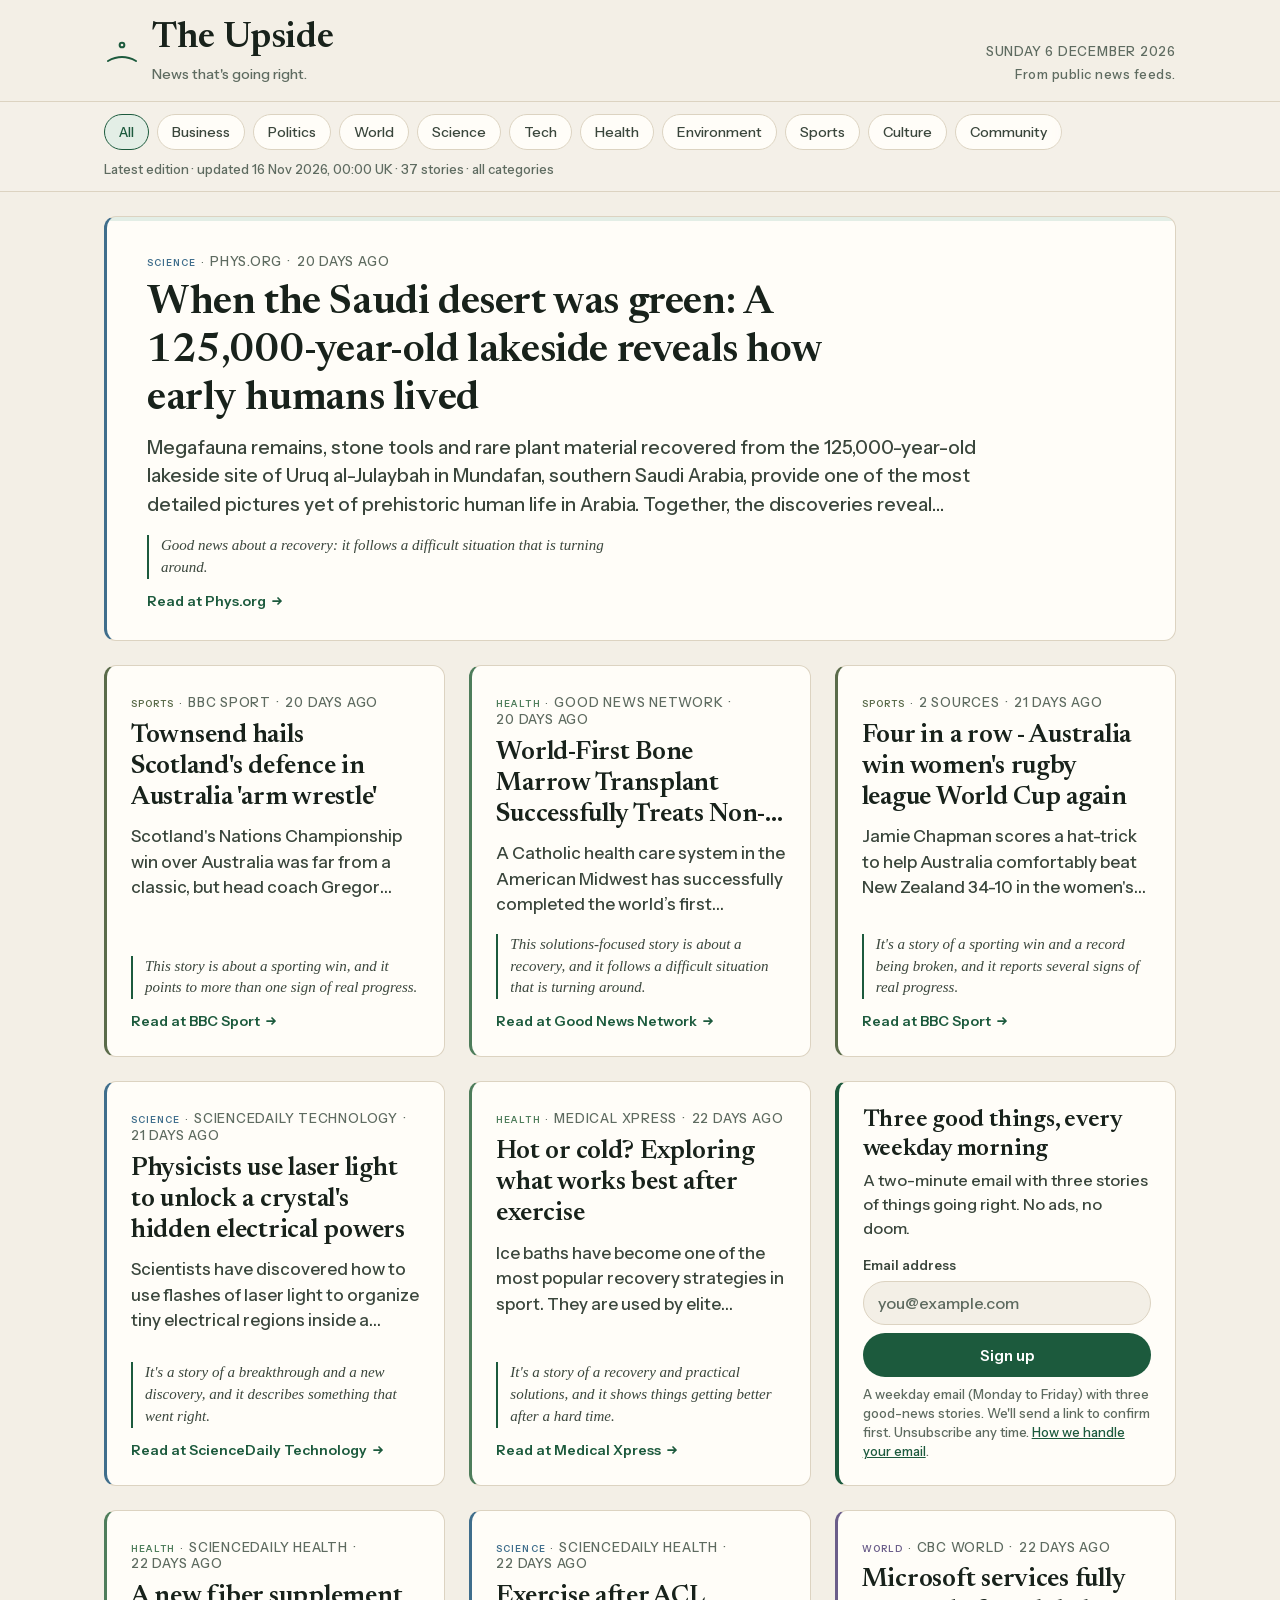
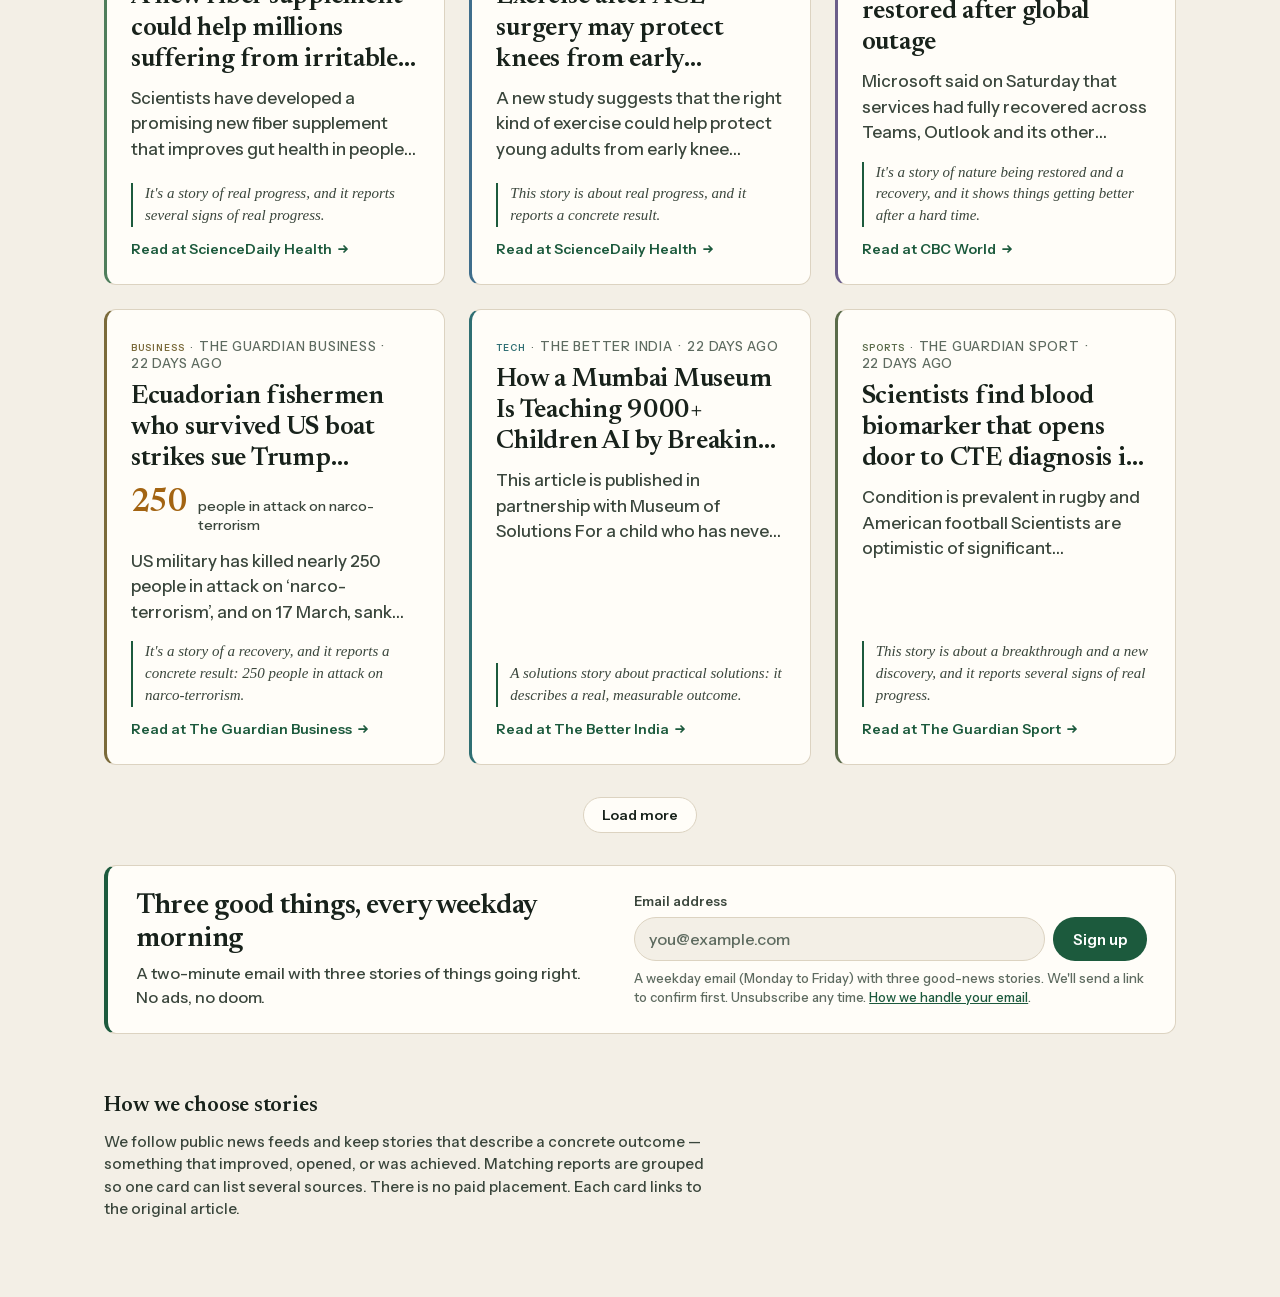
==== index.html @ 928930c7 "Update The Upside public feed" ====
<!DOCTYPE html>
<html lang="en">
<head>
  <meta charset="utf-8">
  <meta name="viewport" content="width=device-width, initial-scale=1">
  <meta name="description" content="The Upside is a good-news-only feed. Headlines, short summaries, and links to original reporting.">
  <title>The Upside - news that's going right</title>
  <link rel="stylesheet" href="fonts/fonts.css">
  <link rel="stylesheet" href="styles.css">
  <link rel="stylesheet" href="signup.css">
  <link rel="icon" href="data:image/svg+xml,%3Csvg xmlns='http://www.w3.org/2000/svg' viewBox='0 0 32 32' fill='none' stroke='%231C5A3D' stroke-width='2' stroke-linecap='round' stroke-linejoin='round'%3E%3Cpath d='M6 22c5-9 15-9 20 0'/%3E%3Ccircle cx='16' cy='11' r='2.25'/%3E%3C/svg%3E">
</head>
<body>
  <a class="skip" href="#feed">Skip to stories</a>

  <header class="masthead">
    <div class="masthead-inner">
      <div class="brand">
        <svg class="mark" width="36" height="36" viewBox="0 0 36 36" aria-hidden="true" focusable="false">
          <path d="M4 27c9-5 19-5 28 0" fill="none" stroke="currentColor" stroke-width="2" stroke-linecap="round"/>
          <circle cx="18" cy="11" r="2.35" fill="none" stroke="currentColor" stroke-width="2"/>
        </svg>
        <div>
          <p class="title"><a href="./">The Upside</a></p>
          <p class="tag">News that's going right.</p>
        </div>
      </div>
      <div class="masthead-meta">
        <p class="dateline" id="dateline"></p>
        <p class="edition" id="edition-label">From public news feeds.</p>
      </div>
    </div>
  </header>

  <div class="filter-bar">
    <div class="filter-bar-inner">
      <nav class="filters" aria-label="Categories" id="filters"></nav>
      <p class="status" id="status" aria-live="polite">Loading today's feed</p>
    </div>
  </div>

  <main>
    <p class="sample-banner" id="sample-banner" hidden>
      This is a <strong>sample</strong> feed. Live stories could not be loaded, so every card below is labelled Sample and is not real news.
    </p>

    <!-- Email signup. app.js places one copy after the 6th card and one at the
         end of the feed; __S__ becomes a per-copy id suffix so ids stay unique. -->
    <template id="signup-template">
      <section class="signup" data-slot="__SLOT__" id="signup__S__" aria-labelledby="signup-title__S__">
        <div class="signup-copy">
          <h2 id="signup-title__S__">Three good things, every weekday morning</h2>
          <p class="signup-lede">A two-minute email with three stories of things going right. No ads, no doom.</p>
        </div>
        <form class="signup-form" id="signup-form__S__" action="https://assets.mailerlite.com/jsonp/2798749/forms/204243387640972358/subscribe" method="post" novalidate>
          <label class="signup-label" for="signup-email__S__">Email address</label>
          <div class="signup-row">
            <input class="signup-input" id="signup-email__S__" name="fields[email]" type="email" autocomplete="email" inputmode="email" required placeholder="you@example.com" aria-describedby="signup-consent__S__ signup-msg__S__">
            <input type="hidden" name="ml-submit" value="1">
            <input type="hidden" name="anticsrf" value="true">
            <button class="signup-button" type="submit">Sign up</button>
          </div>
          <p class="signup-consent" id="signup-consent__S__">A weekday email (Monday to Friday) with three good-news stories. We'll send a link to confirm first. Unsubscribe any time. <a href="privacy.html">How we handle your email</a>.</p>
          <p class="signup-msg" id="signup-msg__S__" role="status" aria-live="polite"></p>
        </form>
      </section>
    </template>

    <section id="feed" class="feed" aria-label="Good news stories"></section>
    <p class="empty" id="empty" hidden></p>
    <div class="more-wrap" id="more-wrap" hidden>
      <button type="button" class="load-more" id="load-more">Load more</button>
    </div>
    <div class="feed-end" id="feed-end" hidden>
      <p class="feed-end-note" id="feed-end-note" hidden><span class="feed-end-mark" aria-hidden="true"></span>You're up to date. Next edition tomorrow.</p>
      <div id="signup-end-slot"></div>
    </div>
  </main>

  <footer class="method" id="method">
    <h2>How we choose stories</h2>
    <p>
      We follow public news feeds and keep stories that describe a concrete outcome — something that improved, opened, or was achieved.
      Matching reports are grouped so one card can list several sources. There is no paid placement. Each card links to the original article.
    </p>
  </footer>

  <script src="app.js"></script>
  <script src="signup.js" defer></script>
</body>
</html>
---- fonts/fonts.css ----
/* latin-ext */
@font-face {
  font-family: 'Instrument Sans';
  font-style: italic;
  font-weight: 500;
  font-stretch: 100%;
  font-display: swap;
  src: url(font-0.woff2) format('woff2');
  unicode-range: U+0100-02BA, U+02BD-02C5, U+02C7-02CC, U+02CE-02D7, U+02DD-02FF, U+0304, U+0308, U+0329, U+1D00-1DBF, U+1E00-1E9F, U+1EF2-1EFF, U+2020, U+20A0-20AB, U+20AD-20C4, U+2113, U+2C60-2C7F, U+A720-A7FF;
}
/* latin */
@font-face {
  font-family: 'Instrument Sans';
  font-style: italic;
  font-weight: 500;
  font-stretch: 100%;
  font-display: swap;
  src: url(font-1.woff2) format('woff2');
  unicode-range: U+0000-00FF, U+0131, U+0152-0153, U+02BB-02BC, U+02C6, U+02DA, U+02DC, U+0304, U+0308, U+0329, U+2000-206F, U+20AC, U+2122, U+2191, U+2193, U+2212, U+2215, U+FEFF, U+FFFD;
}
/* latin-ext */
@font-face {
  font-family: 'Instrument Sans';
  font-style: normal;
  font-weight: 500;
  font-stretch: 100%;
  font-display: swap;
  src: url(font-2.woff2) format('woff2');
  unicode-range: U+0100-02BA, U+02BD-02C5, U+02C7-02CC, U+02CE-02D7, U+02DD-02FF, U+0304, U+0308, U+0329, U+1D00-1DBF, U+1E00-1E9F, U+1EF2-1EFF, U+2020, U+20A0-20AB, U+20AD-20C4, U+2113, U+2C60-2C7F, U+A720-A7FF;
}
/* latin */
@font-face {
  font-family: 'Instrument Sans';
  font-style: normal;
  font-weight: 500;
  font-stretch: 100%;
  font-display: swap;
  src: url(font-3.woff2) format('woff2');
  unicode-range: U+0000-00FF, U+0131, U+0152-0153, U+02BB-02BC, U+02C6, U+02DA, U+02DC, U+0304, U+0308, U+0329, U+2000-206F, U+20AC, U+2122, U+2191, U+2193, U+2212, U+2215, U+FEFF, U+FFFD;
}
/* latin-ext */
@font-face {
  font-family: 'Instrument Sans';
  font-style: normal;
  font-weight: 600;
  font-stretch: 100%;
  font-display: swap;
  src: url(font-2.woff2) format('woff2');
  unicode-range: U+0100-02BA, U+02BD-02C5, U+02C7-02CC, U+02CE-02D7, U+02DD-02FF, U+0304, U+0308, U+0329, U+1D00-1DBF, U+1E00-1E9F, U+1EF2-1EFF, U+2020, U+20A0-20AB, U+20AD-20C4, U+2113, U+2C60-2C7F, U+A720-A7FF;
}
/* latin */
@font-face {
  font-family: 'Instrument Sans';
  font-style: normal;
  font-weight: 600;
  font-stretch: 100%;
  font-display: swap;
  src: url(font-3.woff2) format('woff2');
  unicode-range: U+0000-00FF, U+0131, U+0152-0153, U+02BB-02BC, U+02C6, U+02DA, U+02DC, U+0304, U+0308, U+0329, U+2000-206F, U+20AC, U+2122, U+2191, U+2193, U+2212, U+2215, U+FEFF, U+FFFD;
}
/* vietnamese */
@font-face {
  font-family: 'Newsreader';
  font-style: normal;
  font-weight: 400;
  font-display: swap;
  src: url(font-4.woff2) format('woff2');
  unicode-range: U+0102-0103, U+0110-0111, U+0128-0129, U+0168-0169, U+01A0-01A1, U+01AF-01B0, U+0300-0301, U+0303-0304, U+0308-0309, U+0323, U+0329, U+1EA0-1EF9, U+20AB;
}
/* latin-ext */
@font-face {
  font-family: 'Newsreader';
  font-style: normal;
  font-weight: 400;
  font-display: swap;
  src: url(font-5.woff2) format('woff2');
  unicode-range: U+0100-02BA, U+02BD-02C5, U+02C7-02CC, U+02CE-02D7, U+02DD-02FF, U+0304, U+0308, U+0329, U+1D00-1DBF, U+1E00-1E9F, U+1EF2-1EFF, U+2020, U+20A0-20AB, U+20AD-20C4, U+2113, U+2C60-2C7F, U+A720-A7FF;
}
/* latin */
@font-face {
  font-family: 'Newsreader';
  font-style: normal;
  font-weight: 400;
  font-display: swap;
  src: url(font-6.woff2) format('woff2');
  unicode-range: U+0000-00FF, U+0131, U+0152-0153, U+02BB-02BC, U+02C6, U+02DA, U+02DC, U+0304, U+0308, U+0329, U+2000-206F, U+20AC, U+2122, U+2191, U+2193, U+2212, U+2215, U+FEFF, U+FFFD;
}
/* vietnamese */
@font-face {
  font-family: 'Newsreader';
  font-style: normal;
  font-weight: 500;
  font-display: swap;
  src: url(font-4.woff2) format('woff2');
  unicode-range: U+0102-0103, U+0110-0111, U+0128-0129, U+0168-0169, U+01A0-01A1, U+01AF-01B0, U+0300-0301, U+0303-0304, U+0308-0309, U+0323, U+0329, U+1EA0-1EF9, U+20AB;
}
/* latin-ext */
@font-face {
  font-family: 'Newsreader';
  font-style: normal;
  font-weight: 500;
  font-display: swap;
  src: url(font-5.woff2) format('woff2');
  unicode-range: U+0100-02BA, U+02BD-02C5, U+02C7-02CC, U+02CE-02D7, U+02DD-02FF, U+0304, U+0308, U+0329, U+1D00-1DBF, U+1E00-1E9F, U+1EF2-1EFF, U+2020, U+20A0-20AB, U+20AD-20C4, U+2113, U+2C60-2C7F, U+A720-A7FF;
}
/* latin */
@font-face {
  font-family: 'Newsreader';
  font-style: normal;
  font-weight: 500;
  font-display: swap;
  src: url(font-6.woff2) format('woff2');
  unicode-range: U+0000-00FF, U+0131, U+0152-0153, U+02BB-02BC, U+02C6, U+02DA, U+02DC, U+0304, U+0308, U+0329, U+2000-206F, U+20AC, U+2122, U+2191, U+2193, U+2212, U+2215, U+FEFF, U+FFFD;
}
/* vietnamese */
@font-face {
  font-family: 'Newsreader';
  font-style: normal;
  font-weight: 600;
  font-display: swap;
  src: url(font-4.woff2) format('woff2');
  unicode-range: U+0102-0103, U+0110-0111, U+0128-0129, U+0168-0169, U+01A0-01A1, U+01AF-01B0, U+0300-0301, U+0303-0304, U+0308-0309, U+0323, U+0329, U+1EA0-1EF9, U+20AB;
}
/* latin-ext */
@font-face {
  font-family: 'Newsreader';
  font-style: normal;
  font-weight: 600;
  font-display: swap;
  src: url(font-5.woff2) format('woff2');
  unicode-range: U+0100-02BA, U+02BD-02C5, U+02C7-02CC, U+02CE-02D7, U+02DD-02FF, U+0304, U+0308, U+0329, U+1D00-1DBF, U+1E00-1E9F, U+1EF2-1EFF, U+2020, U+20A0-20AB, U+20AD-20C4, U+2113, U+2C60-2C7F, U+A720-A7FF;
}
/* latin */
@font-face {
  font-family: 'Newsreader';
  font-style: normal;
  font-weight: 600;
  font-display: swap;
  src: url(font-6.woff2) format('woff2');
  unicode-range: U+0000-00FF, U+0131, U+0152-0153, U+02BB-02BC, U+02C6, U+02DA, U+02DC, U+0304, U+0308, U+0329, U+2000-206F, U+20AC, U+2122, U+2191, U+2193, U+2212, U+2215, U+FEFF, U+FFFD;
}
/* vietnamese */
@font-face {
  font-family: 'Newsreader';
  font-style: normal;
  font-weight: 700;
  font-display: swap;
  src: url(font-4.woff2) format('woff2');
  unicode-range: U+0102-0103, U+0110-0111, U+0128-0129, U+0168-0169, U+01A0-01A1, U+01AF-01B0, U+0300-0301, U+0303-0304, U+0308-0309, U+0323, U+0329, U+1EA0-1EF9, U+20AB;
}
/* latin-ext */
@font-face {
  font-family: 'Newsreader';
  font-style: normal;
  font-weight: 700;
  font-display: swap;
  src: url(font-5.woff2) format('woff2');
  unicode-range: U+0100-02BA, U+02BD-02C5, U+02C7-02CC, U+02CE-02D7, U+02DD-02FF, U+0304, U+0308, U+0329, U+1D00-1DBF, U+1E00-1E9F, U+1EF2-1EFF, U+2020, U+20A0-20AB, U+20AD-20C4, U+2113, U+2C60-2C7F, U+A720-A7FF;
}
/* latin */
@font-face {
  font-family: 'Newsreader';
  font-style: normal;
  font-weight: 700;
  font-display: swap;
  src: url(font-6.woff2) format('woff2');
  unicode-range: U+0000-00FF, U+0131, U+0152-0153, U+02BB-02BC, U+02C6, U+02DA, U+02DC, U+0304, U+0308, U+0329, U+2000-206F, U+20AC, U+2122, U+2191, U+2193, U+2212, U+2215, U+FEFF, U+FFFD;
}

/* Newsreader italic 400 for the margin note */
@font-face {
  font-family: 'Newsreader';
  font-style: italic;
  font-weight: 400;
  font-display: swap;
  src: url(newsreader-italic-400-latin-ext.woff2) format('woff2');
  unicode-range: U+0100-02BA, U+02BD-02C5, U+02C7-02CC, U+02CE-02D7, U+02DD-02FF, U+0304, U+0308, U+0329, U+1D00-1DBF, U+1E00-1E9F, U+1EF2-1EFF, U+2020, U+20A0-20AB, U+20AD-20C4, U+2113, U+2C60-2C7F, U+A720-A7FF;
}
@font-face {
  font-family: 'Newsreader';
  font-style: italic;
  font-weight: 400;
  font-display: swap;
  src: url(newsreader-italic-400-latin.woff2) format('woff2');
  unicode-range: U+0000-00FF, U+0131, U+0152-0153, U+02BB-02BC, U+02C6, U+02DA, U+02DC, U+0304, U+0308, U+0329, U+2000-206F, U+20AC, U+2122, U+2191, U+2193, U+2212, U+2215, U+FEFF, U+FFFD;
}
---- styles.css ----
:root {
  --paper: #F3EFE6;
  --paper-raised: #FFFDF8;
  --ink: #18221B;
  --ink-soft: #3A463C;
  --muted: #5E6B60;
  --line: #DCD3C1;
  --accent: #1C5A3D;
  --accent-hover: #154A32;
  --accent-soft: #E3EEE6;
  --sunrise: #E8A33D;
  --sunrise-ink: #A36412;
  --cat-science: #3F6E8C;
  --cat-health: #4E7D5B;
  --cat-world: #6B5E8A;
  --cat-tech: #2F6F73;
  --cat-business: #7A6A3A;
  --cat-politics: #8A5A4A;
  --cat-environment: #4F7A3A;
  --cat-sports: #5A6B4A;
  --cat-culture: #7A5A6A;
  --cat-community: #5A6E5C;
  --radius: 12px;
  --gap: 24px;
  --pad-x: 20px;
  --pad-y: 20px;
  --serif: "Newsreader", "Iowan Old Style", Palatino, "Palatino Linotype", Georgia, serif;
  --sans: "Instrument Sans", "Avenir Next", "Segoe UI", system-ui, sans-serif;
  --ease-out: cubic-bezier(0.23, 1, 0.32, 1);
  --shadow-hover: 0 6px 18px rgba(24, 34, 27, 0.08);
  --measure: 680px;
}

*,
*::before,
*::after { box-sizing: border-box; }

html {
  color-scheme: light;
  scroll-padding-top: 4.5rem;
}

[hidden] { display: none !important; }

body {
  margin: 0;
  background: var(--paper);
  color: var(--ink);
  font-family: var(--sans);
  font-weight: 500;
  font-size: 16px;
  line-height: 1.5;
  min-height: 100vh;
  text-rendering: optimizeLegibility;
  -webkit-font-smoothing: antialiased;
}

::selection {
  background: var(--accent-soft);
  color: var(--ink);
}

:focus-visible {
  outline: 2px solid var(--accent);
  outline-offset: 3px;
}

.skip {
  position: absolute;
  left: 1rem;
  top: -3.5rem;
  background: var(--ink);
  color: var(--paper);
  padding: 0.4rem 0.7rem;
  z-index: 20;
  text-decoration: none;
  border-radius: 6px;
}
.skip:focus { top: 0.6rem; }

/* Masthead */
.masthead {
  background: var(--paper);
  border-bottom: 1px solid var(--line);
}

.masthead-inner {
  max-width: 1120px;
  margin: 0 auto;
  padding: 20px var(--gap) 16px;
  display: flex;
  align-items: flex-end;
  justify-content: space-between;
  gap: 16px;
}

.brand {
  display: flex;
  align-items: center;
  gap: 12px;
}

.mark {
  display: block;
  color: var(--accent);
  flex: none;
}

.title {
  margin: 0;
  font-family: var(--serif);
  font-weight: 600;
  font-size: 28px;
  line-height: 1.1;
  letter-spacing: -0.01em;
  font-optical-sizing: auto;
}

.title a {
  color: inherit;
  text-decoration: none;
}

.tag {
  margin: 4px 0 0;
  color: var(--muted);
  font-size: 14px;
  font-weight: 500;
}

.masthead-meta {
  text-align: right;
}

.dateline,
.edition {
  margin: 0;
  color: var(--muted);
  font-size: 13px;
  letter-spacing: 0.06em;
  text-transform: uppercase;
}

.edition { margin-top: 4px; letter-spacing: 0.04em; text-transform: none; }

/* Sticky filters */
.filter-bar {
  position: sticky;
  top: 0;
  z-index: 8;
  background: color-mix(in srgb, var(--paper) 92%, white);
  border-bottom: 1px solid var(--line);
  backdrop-filter: none;
}

.filter-bar-inner {
  max-width: 1120px;
  margin: 0 auto;
  padding: 12px var(--gap) 12px;
}

.filters {
  display: flex;
  flex-wrap: nowrap;
  gap: 8px;
  overflow-x: auto;
  scrollbar-width: thin;
  scrollbar-color: var(--line) transparent;
  padding-bottom: 2px;
  padding-right: 28px;
  mask-image: linear-gradient(to right, #000 88%, transparent);
}

.filters:focus-within,
.filters:hover {
  mask-image: none;
}

.filters button {
  appearance: none;
  flex: none;
  height: 36px;
  padding: 0 14px;
  border-radius: 999px;
  border: 1px solid var(--line);
  background: var(--paper-raised);
  color: var(--ink-soft);
  font-family: var(--sans);
  font-weight: 500;
  font-size: 14px;
  line-height: 1;
  cursor: pointer;
  transition: background-color 150ms ease, border-color 150ms ease, color 150ms ease, transform 150ms var(--ease-out);
}

.filters button[aria-pressed="true"] {
  background: var(--accent-soft);
  border-color: var(--accent);
  color: var(--accent);
}

/* Category with no published stories yet: greyed, not clickable. */
.filters button:disabled,
.filters button[aria-disabled="true"] {
  opacity: 0.45;
  cursor: not-allowed;
  background: transparent;
}

.status {
  margin: 8px 0 0;
  color: var(--muted);
  font-size: 13px;
}

main {
  max-width: var(--measure);
  margin: 0 auto;
  padding: 24px var(--gap) 48px;
}

@media (min-width: 720px) {
  :root { --pad-x: 24px; --pad-y: 24px; }
  .title { font-size: 36px; }
  main { max-width: 1120px; }
}

.sample-banner {
  background: color-mix(in srgb, var(--sunrise) 18%, var(--paper-raised));
  color: var(--ink);
  border: 1px solid var(--line);
  border-radius: var(--radius);
  padding: 12px 16px;
  margin: 0 0 24px;
  font-size: 15px;
}

/* Feed grid */
.feed {
  display: grid;
  grid-template-columns: 1fr;
  gap: var(--gap);
}

@media (min-width: 720px) {
  .feed { grid-template-columns: 1fr 1fr; }
}

@media (min-width: 1100px) {
  .feed { grid-template-columns: 1fr 1fr 1fr; }
}

.card.lead {
  grid-column: 1 / -1;
}


.thumb {
  position: relative;
  margin: 0 0 12px;
  aspect-ratio: 16 / 9;
  width: 100%;
  border-radius: 8px;
  overflow: hidden;
  background: color-mix(in srgb, var(--line) 70%, var(--paper));
  flex: 0 0 auto;
}

.card[data-category="Science"] .thumb { background: color-mix(in srgb, var(--cat-science) 18%, var(--paper)); }
.card[data-category="Health"] .thumb { background: color-mix(in srgb, var(--cat-health) 18%, var(--paper)); }
.card[data-category="World"] .thumb { background: color-mix(in srgb, var(--cat-world) 18%, var(--paper)); }
.card[data-category="Tech"] .thumb { background: color-mix(in srgb, var(--cat-tech) 18%, var(--paper)); }
.card[data-category="Business"] .thumb { background: color-mix(in srgb, var(--cat-business) 18%, var(--paper)); }
.card[data-category="Politics"] .thumb { background: color-mix(in srgb, var(--cat-politics) 18%, var(--paper)); }
.card[data-category="Environment"] .thumb { background: color-mix(in srgb, var(--cat-environment) 18%, var(--paper)); }
.card[data-category="Sports"] .thumb { background: color-mix(in srgb, var(--cat-sports) 18%, var(--paper)); }
.card[data-category="Culture"] .thumb { background: color-mix(in srgb, var(--cat-culture) 18%, var(--paper)); }
.card[data-category="Community"] .thumb { background: color-mix(in srgb, var(--cat-community) 18%, var(--paper)); }

.thumb img {
  display: block;
  width: 100%;
  height: 100%;
  object-fit: cover;
  filter: saturate(0.85);
}

.thumb.is-fallback img {
  display: none;
}


.card {
  position: relative;
  background: var(--paper-raised);
  border: 1px solid var(--line);
  border-radius: var(--radius);
  padding: var(--pad-y) var(--pad-x);
  border-left-width: 3px;
  border-left-color: var(--line);
  display: flex;
  flex-direction: column;
  min-width: 0;
  transition: box-shadow 150ms ease, transform 150ms var(--ease-out);
}

.card[data-category="Science"] { border-left-color: var(--cat-science); }
.card[data-category="Health"] { border-left-color: var(--cat-health); }
.card[data-category="World"] { border-left-color: var(--cat-world); }
.card[data-category="Tech"] { border-left-color: var(--cat-tech); }
.card[data-category="Business"] { border-left-color: var(--cat-business); }
.card[data-category="Politics"] { border-left-color: var(--cat-politics); }
.card[data-category="Environment"] { border-left-color: var(--cat-environment); }
.card[data-category="Sports"] { border-left-color: var(--cat-sports); }
.card[data-category="Culture"] { border-left-color: var(--cat-culture); }
.card[data-category="Community"] { border-left-color: var(--cat-community); }

.card .cat {
  color: var(--muted);
}
.card[data-category="Science"] .cat { color: var(--cat-science); }
.card[data-category="Health"] .cat { color: var(--cat-health); }
.card[data-category="World"] .cat { color: var(--cat-world); }
.card[data-category="Tech"] .cat { color: var(--cat-tech); }
.card[data-category="Business"] .cat { color: var(--cat-business); }
.card[data-category="Politics"] .cat { color: var(--cat-politics); }
.card[data-category="Environment"] .cat { color: var(--cat-environment); }
.card[data-category="Sports"] .cat { color: var(--cat-sports); }
.card[data-category="Culture"] .cat { color: var(--cat-culture); }
.card[data-category="Community"] .cat { color: var(--cat-community); }

.meta {
  display: flex;
  flex-wrap: wrap;
  align-items: center;
  gap: 0;
  margin: 0 0 8px;
  padding: 0;
  list-style: none;
  font-size: 13px;
  line-height: 1.3;
  letter-spacing: 0.06em;
  text-transform: uppercase;
  color: var(--muted);
  font-weight: 500;
}

.meta li { display: inline; }
.meta li:not(:last-child)::after {
  content: "·";
  margin: 0 0.45em;
  color: var(--muted);
}

.meta .cat {
  font-variant-caps: all-small-caps;
  letter-spacing: 0.08em;
  font-weight: 600;
}

.new-dot {
  display: inline-block;
  width: 8px;
  height: 8px;
  margin-left: 8px;
  border-radius: 50%;
  background: var(--sunrise);
  vertical-align: middle;
}

.card h2 {
  margin: 0 0 12px;
  font-family: var(--serif);
  font-weight: 600;
  font-size: 22px;
  line-height: 1.2;
  letter-spacing: -0.01em;
  font-optical-sizing: auto;
  display: -webkit-box;
  -webkit-box-orient: vertical;
  -webkit-line-clamp: 3;
  line-clamp: 3;
  overflow: hidden;
}

.card.lead h2 {
  font-size: 32px;
  -webkit-line-clamp: 6;
  line-clamp: 6;
}

.card h2 a {
  color: inherit;
  text-decoration: none;
}

.impact {
  display: flex;
  align-items: baseline;
  gap: 12px;
  margin: 0 0 12px;
}

.impact-value {
  font-family: var(--serif);
  font-weight: 600;
  font-size: 32px;
  line-height: 1;
  letter-spacing: -0.02em;
  font-variant-numeric: tabular-nums;
  font-feature-settings: "tnum" 1, "lnum" 1;
  color: var(--sunrise-ink);
  font-optical-sizing: auto;
}

.card.lead .impact-value { font-size: 48px; }

.impact-label {
  color: var(--ink-soft);
  font-size: 15px;
  line-height: 1.35;
  max-width: 22ch;
}

.summary {
  margin: 0 0 16px;
  color: var(--ink-soft);
  font-size: 16px;
  line-height: 1.5;
  display: -webkit-box;
  -webkit-box-orient: vertical;
  -webkit-line-clamp: 3;
  line-clamp: 3;
  overflow: hidden;
  flex: 1;
}

.card.lead .summary { -webkit-line-clamp: 4; }

.card-foot {
  display: flex;
  flex-wrap: wrap;
  align-items: baseline;
  gap: 8px 16px;
  margin-top: auto;
}

.card-foot a.read {
  color: var(--accent);
  font-weight: 600;
  font-size: 14px;
  text-decoration: none;
}

.card-foot a.read:hover,
.card h2 a:hover {
  color: var(--accent-hover);
  text-decoration: underline;
  text-underline-offset: 3px;
}

.why {
  appearance: none;
  border: 0;
  background: none;
  padding: 8px 0;
  min-height: 36px;
  color: var(--muted);
  font: inherit;
  font-size: 14px;
  font-weight: 500;
  cursor: pointer;
  text-decoration: underline;
  text-underline-offset: 3px;
  text-decoration-color: var(--line);
}

.why:hover { color: var(--ink-soft); }

.reason {
  margin: 10px 0 0;
  color: var(--muted);
  font-size: 14px;
  line-height: 1.45;
}

.reason[hidden] { display: none; }

.pill-sample {
  display: inline-block;
  margin-left: 6px;
  font-size: 11px;
  letter-spacing: 0.08em;
  text-transform: uppercase;
  font-weight: 600;
  color: var(--ink-soft);
}

.pace {
  grid-column: 1 / -1;
  margin: 0;
  padding: 8px 0;
  text-align: center;
  color: var(--muted);
  font-size: 13px;
  letter-spacing: 0.06em;
  text-transform: uppercase;
  border-top: 1px solid var(--line);
  border-bottom: 1px solid var(--line);
}

.empty {
  margin: 48px 0;
  color: var(--ink-soft);
  font-size: 17px;
  max-width: 36ch;
}

.more-wrap {
  display: flex;
  justify-content: center;
  margin: 32px 0 8px;
}

.load-more {
  appearance: none;
  height: 36px;
  padding: 0 18px;
  border-radius: 999px;
  border: 1px solid var(--line);
  background: var(--paper-raised);
  color: var(--ink);
  font-family: var(--sans);
  font-weight: 600;
  font-size: 14px;
  cursor: pointer;
  transition: background-color 150ms ease, transform 150ms var(--ease-out);
}

/* Skeletons */
.card.skeleton {
  min-height: 180px;
  border-left-color: var(--line);
  background:
    linear-gradient(90deg, transparent, color-mix(in srgb, var(--line) 40%, transparent), transparent) 0 0 / 200% 100%,
    var(--paper-raised);
  animation: shimmer 1.2s linear infinite;
}

.card.skeleton.lead { min-height: 220px; }

@keyframes shimmer {
  to { background-position: -200% 0; }
}

/* Footer */
.method {
  max-width: 1120px;
  margin: 0 auto;
  padding: 0 var(--gap) 64px;
  color: var(--ink-soft);
  font-size: 15px;
}

.method h2 {
  font-family: var(--serif);
  font-weight: 600;
  font-size: 22px;
  letter-spacing: -0.01em;
  color: var(--ink);
  margin: 0 0 8px;
}

.method p { margin: 0 0 12px; max-width: 62ch; }
.method a { color: var(--accent); }

@media (min-width: 720px) {
  .card h2 { font-size: 26px; }
  .card.lead h2 { font-size: 40px; }
  .summary { font-size: 17px; }
}

@media (max-width: 619px) {
  .masthead-inner {
    flex-direction: column;
    align-items: flex-start;
  }
  .masthead-meta { text-align: left; }
}

@media (hover: hover) and (pointer: fine) {
  .filters button:not(:disabled):hover {
    border-color: var(--accent);
    color: var(--accent);
  }
  .filters button:not(:disabled):active,
  .load-more:active {
    transform: scale(0.97);
  }
  .card:hover {
    box-shadow: var(--shadow-hover);
  }
  .load-more:hover {
    background: var(--accent-soft);
  }
}

@media (prefers-reduced-motion: reduce) {
  *,
  *::before,
  *::after {
    animation: none !important;
    transition: none !important;
    scroll-behavior: auto !important;
  }
}

@media (min-width: 720px) and (max-width: 1099px) {
  /* Two-column reading; lead stays full width */
}

.read-arrow {
  display: inline-block;
  width: 12px;
  height: 12px;
  margin-left: 2px;
  vertical-align: -1px;
  stroke: currentColor;
  fill: none;
  stroke-width: 1.75;
  stroke-linecap: round;
  stroke-linejoin: round;
}


/* Editor's margin note for the "why it's good" sentence. Always visible,
   between the summary and the footer. */
.why-note {
  margin: 0 0 12px;
  padding-left: 12px;
  border-left: 2px solid var(--accent);
  font-family: var(--serif);
  font-style: italic;
  font-weight: 400;
  font-size: 16px;
  line-height: 1.45;
  color: var(--ink-soft);
}

@media (min-width: 720px) {
  .why-note { font-size: 15px; }
}

.visually-hidden {
  position: absolute !important;
  width: 1px;
  height: 1px;
  padding: 0;
  margin: -1px;
  overflow: hidden;
  clip: rect(0 0 0 0);
  clip-path: inset(50%);
  white-space: nowrap;
  border: 0;
}

/* Stop the clamped summary stretching to fill equal-height cards
   (it showed a half-cut extra line right above the note). The note and
   footer sit at the bottom of the card instead. */
.card .summary { flex: 0 0 auto; }
.card .why-note { margin-top: auto; }
.card .why-note + .card-foot { margin-top: 0; }

/* ---- Display fixes, 15 Nov 2026: text-only cards, figure slot, feed ending ---- */

/* Text-only cards (images off by default). A thin category rule on top gives
   each card a quiet anchor where the photo used to be. */
.card[data-image="false"] {
  padding-top: calc(var(--pad-y) + 4px);
}
.card[data-image="false"] .meta { margin-bottom: 10px; }
.card[data-image="false"] h2 { margin-bottom: 10px; }

/* Lead card without a photo: bigger type, readable measure, more air. */
.card.lead[data-image="false"] {
  padding: 28px var(--pad-x) 24px;
  background:
    linear-gradient(to bottom, var(--accent-soft), var(--accent-soft)) top / 100% 4px no-repeat,
    var(--paper-raised);
}
.card.lead[data-image="false"] h2 { max-width: 28ch; }
.card.lead[data-image="false"] .summary {
  max-width: 64ch;
  font-size: 18px;
  -webkit-line-clamp: 4;
  line-clamp: 4;
}
.card.lead[data-image="false"] .why-note { max-width: 64ch; }
@media (min-width: 720px) {
  .card.lead[data-image="false"] { padding: 36px 40px 28px; }
  .card.lead[data-image="false"] .summary { font-size: 19px; }
}

/* Fixed figure slot: always directly under the headline, same spacing on
   every card. Cards without a stated figure simply have no slot. */
.card .figure-slot {
  margin: 2px 0 14px;
  padding: 0;
  min-height: 32px;
  align-items: baseline;
}
.card .figure-slot .impact-label {
  font-size: 14px;
  color: var(--ink-soft);
}
.card.lead .figure-slot { min-height: 48px; }

/* "New today" tag (only when ingest sends new_today: true). */
.meta .tag-new {
  display: inline-block;
  padding: 2px 8px;
  border-radius: 999px;
  background: var(--accent-soft);
  color: var(--accent);
  font-size: 11px;
  font-weight: 600;
  letter-spacing: 0.06em;
  line-height: 1.4;
}

/* End of the feed: a calm full stop, then the second signup. */
.feed-end {
  margin: 40px 0 8px;
  display: grid;
  gap: 24px;
}
.feed-end-note {
  margin: 0;
  display: flex;
  align-items: center;
  justify-content: center;
  gap: 10px;
  text-align: center;
  font-family: var(--serif);
  font-style: italic;
  font-weight: 400;
  font-size: 19px;
  color: var(--ink-soft);
}
.feed-end-mark {
  display: inline-block;
  width: 22px;
  height: 11px;
  border: 2px solid var(--accent);
  border-bottom: 0;
  border-radius: 22px 22px 0 0;
  flex: none;
}
.more-wrap + .feed-end { margin-top: 32px; }
---- signup.css ----
/* "Three good things" email signup (MailerLite). Uses variables from styles.css. */
.signup {
  background: var(--paper-raised);
  border: 1px solid var(--line);
  border-left: 4px solid var(--accent);
  border-radius: var(--radius);
  padding: 20px 24px;
  margin: 0 0 32px;
  display: grid;
  gap: 12px 32px;
}
.signup h2 {
  font-family: var(--serif);
  font-weight: 600;
  font-size: 24px;
  line-height: 1.2;
  letter-spacing: -0.01em;
  color: var(--ink);
  margin: 0 0 4px;
}
.signup-lede { margin: 0; color: var(--ink-soft); font-size: 16px; }
.signup-form { margin: 0; }
.signup-label {
  display: block;
  font-size: 13px;
  font-weight: 600;
  color: var(--ink-soft);
  margin: 0 0 6px;
}
.signup-row { display: flex; gap: 8px; }
.signup-input {
  flex: 1 1 auto;
  min-width: 0;
  height: 44px;
  padding: 0 14px;
  border: 1px solid var(--line);
  border-radius: 999px;
  background: var(--paper);
  color: var(--ink);
  font: 500 16px/1 var(--sans);
}
.signup-input::placeholder { color: var(--muted); }
.signup-input:focus-visible { outline: 2px solid var(--accent); outline-offset: 2px; border-color: var(--accent); }
.signup-input[aria-invalid="true"] { border-color: #A3412F; }
.signup-button {
  flex: none;
  appearance: none;
  height: 44px;
  padding: 0 20px;
  border: 0;
  border-radius: 999px;
  background: var(--accent);
  color: #fff;
  font: 600 15px/1 var(--sans);
  cursor: pointer;
  transition: background-color 160ms var(--ease-out), transform 160ms var(--ease-out);
}
.signup-button:hover { background: var(--accent-hover); }
.signup-button:active { transform: scale(0.97); }
.signup-button[disabled] { opacity: 0.6; cursor: progress; }
.signup-consent { margin: 8px 0 0; color: var(--muted); font-size: 13px; line-height: 1.45; }
.signup-consent a { color: var(--accent); }
.signup-msg { margin: 8px 0 0; font-size: 14px; font-weight: 600; min-height: 0; }
.signup-msg:empty { display: none; }
.signup-msg.is-ok { color: var(--accent); }
.signup-msg.is-error { color: #A3412F; }
.signup.is-done .signup-row,
.signup.is-done .signup-label { display: none; }

@media (min-width: 900px) {
  .signup { grid-template-columns: 1fr 1.1fr; align-items: center; padding: 24px 28px; }
  .signup h2 { font-size: 28px; }
}

/* Compact on phones: smaller heading, stacked button */
@media (max-width: 519px) {
  .signup { padding: 16px; margin-bottom: 24px; gap: 8px; }
  .signup h2 { font-size: 20px; }
  .signup-lede { font-size: 15px; }
  .signup-row { flex-direction: column; }
  .signup-button { width: 100%; }
}

@media (prefers-reduced-motion: reduce) {
  .signup-button { transition: none; }
}

/* Placement: one copy sits in the feed after the 6th card, one closes the feed.
   Lead + 5 cards leaves exactly one empty cell in both the 2- and 3-column
   grids, so on wider screens the mid copy fills that cell as a stacked card. */
.feed > .signup { margin: 0; }
.feed-end .signup { margin: 0; }
@media (min-width: 720px) {
  .feed > .signup {
    grid-template-columns: 1fr;
    align-content: center;
    gap: 16px;
    padding: var(--pad-y) var(--pad-x);
  }
  .feed > .signup h2 { font-size: 24px; }
  .feed > .signup .signup-row { flex-direction: column; }
  .feed > .signup .signup-button { width: 100%; }
}
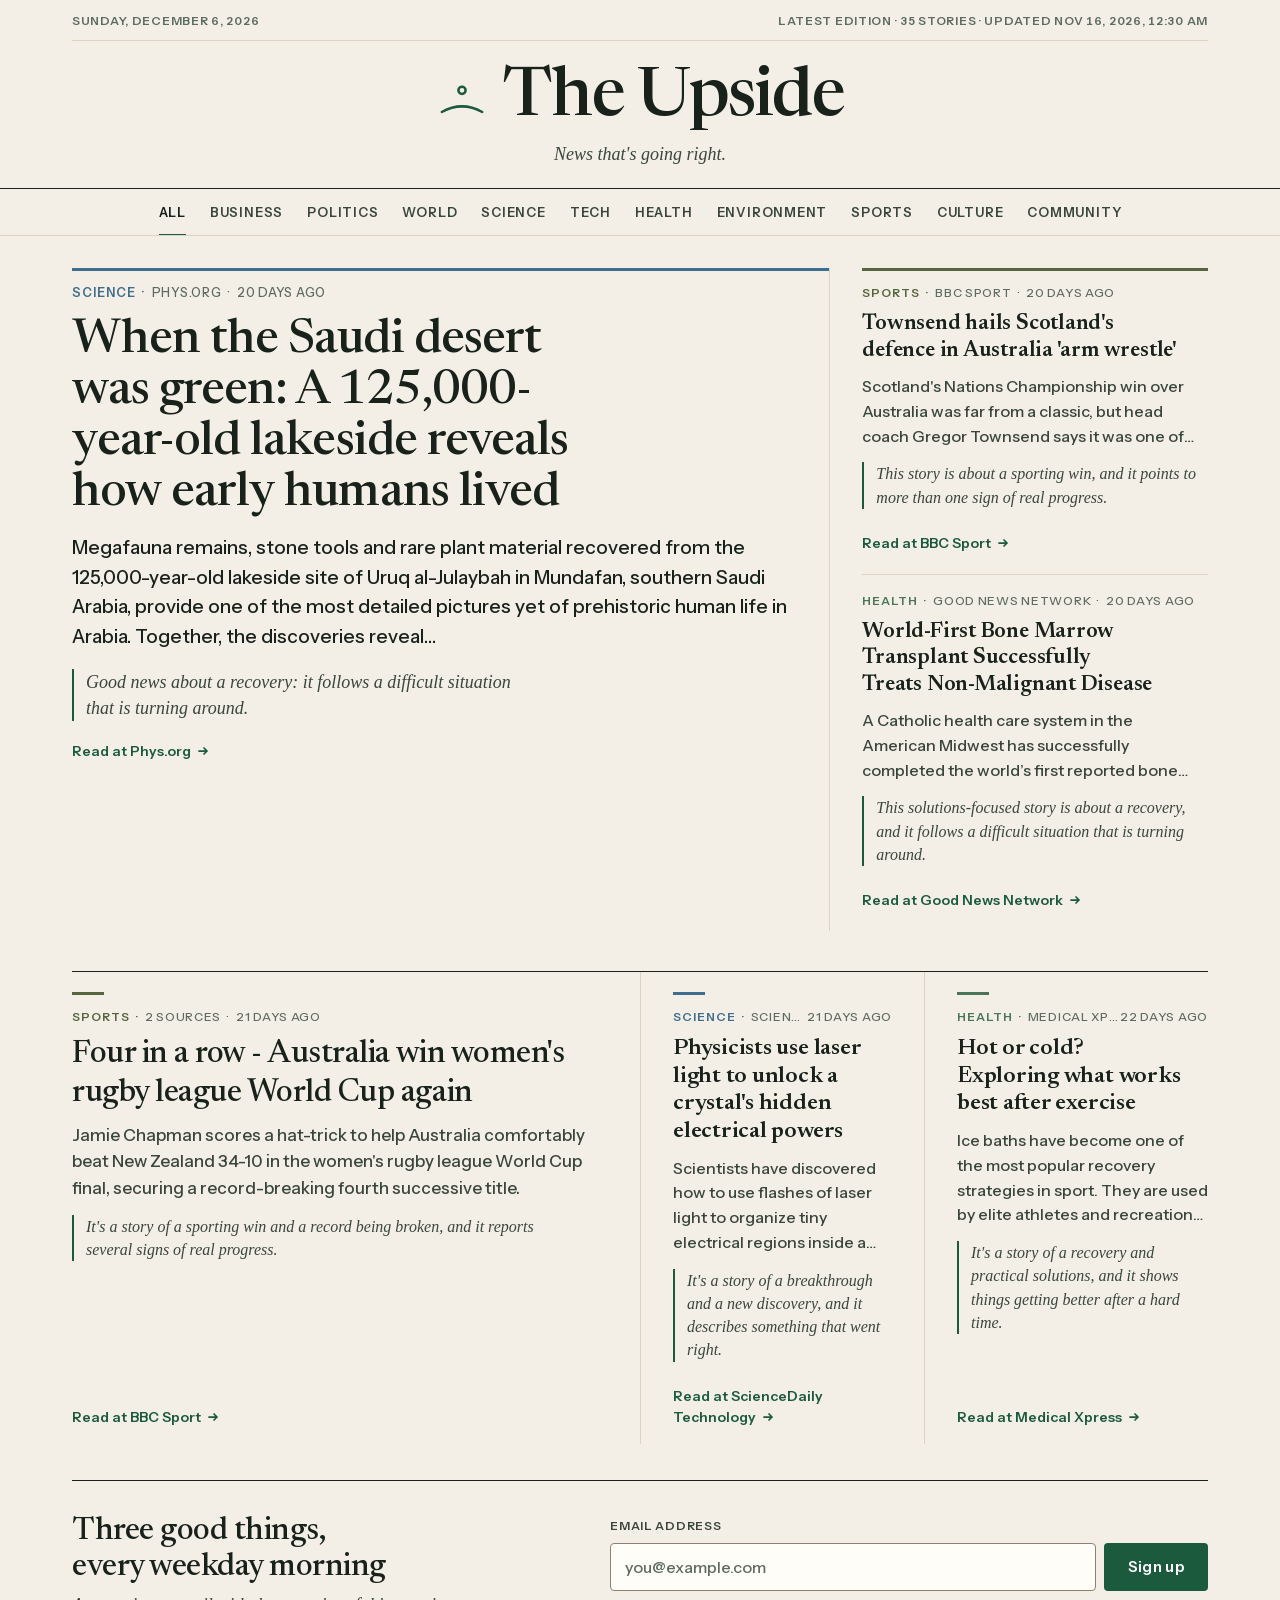
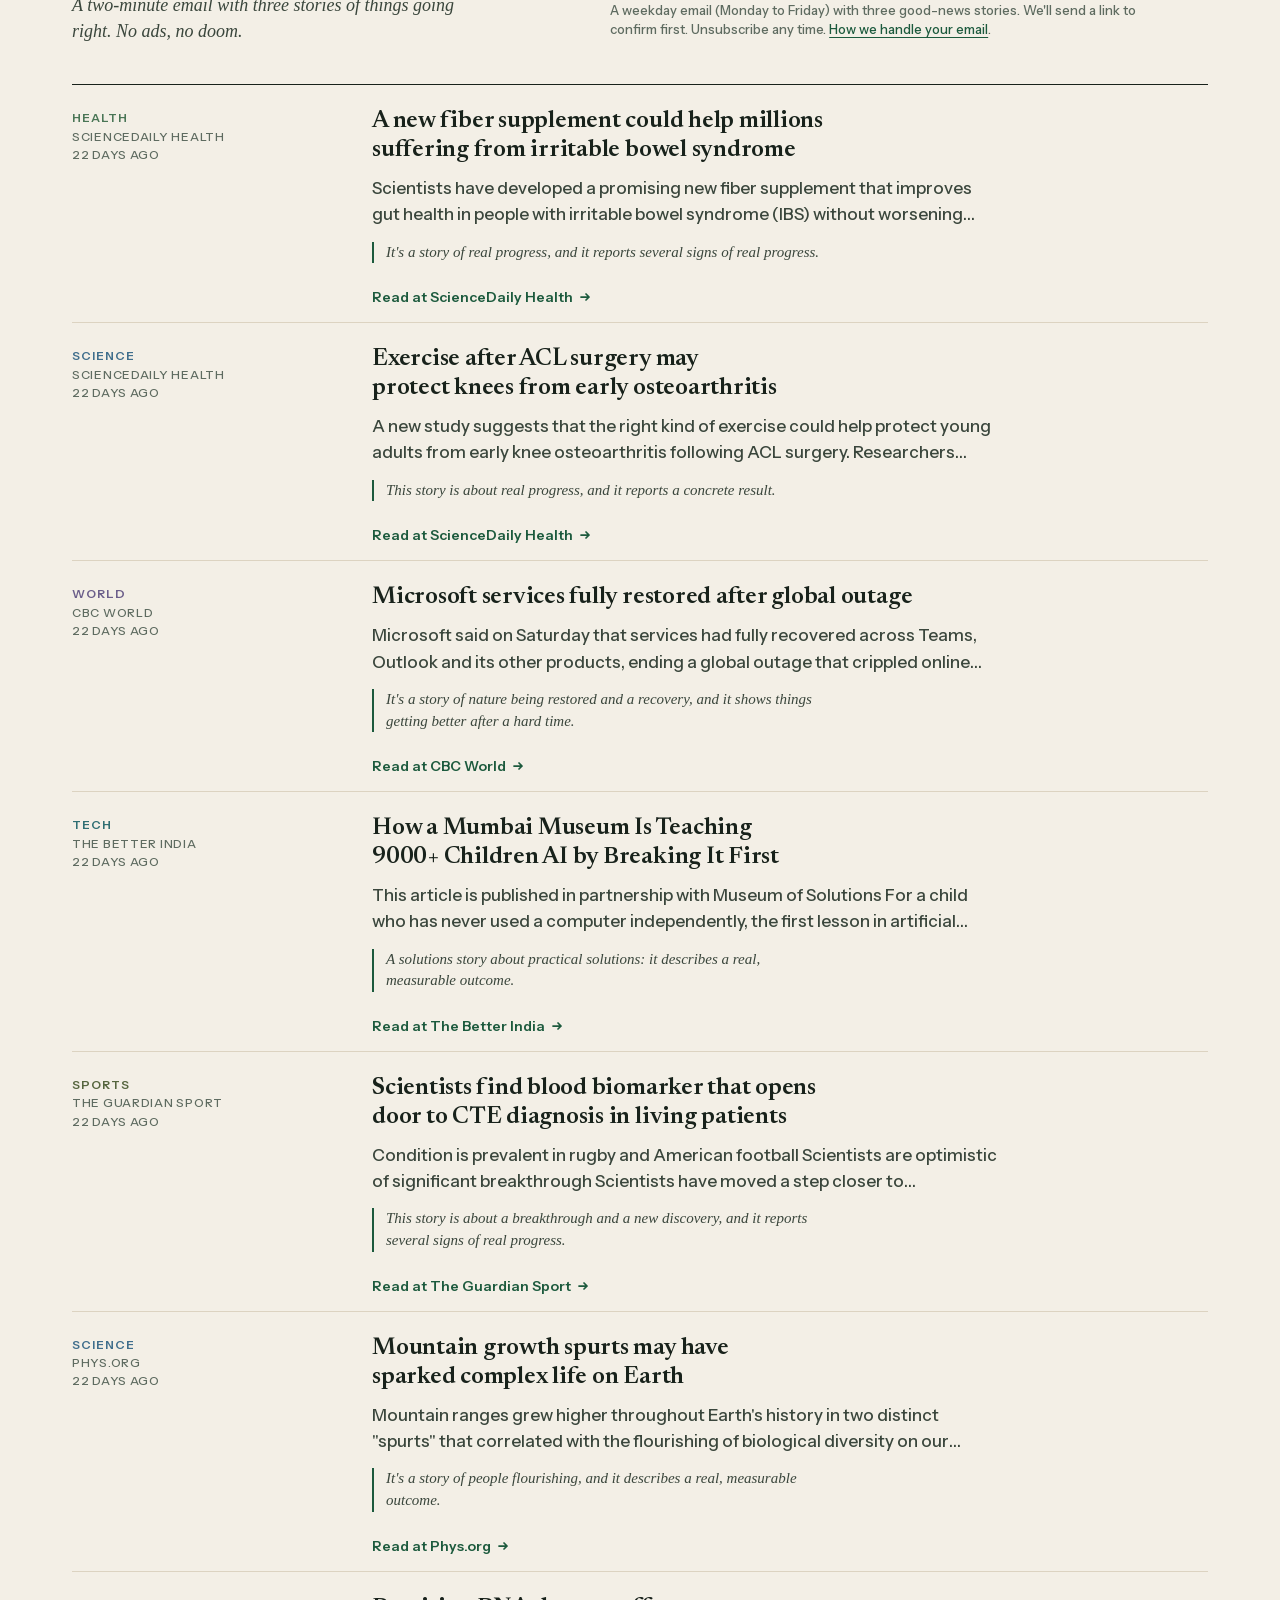
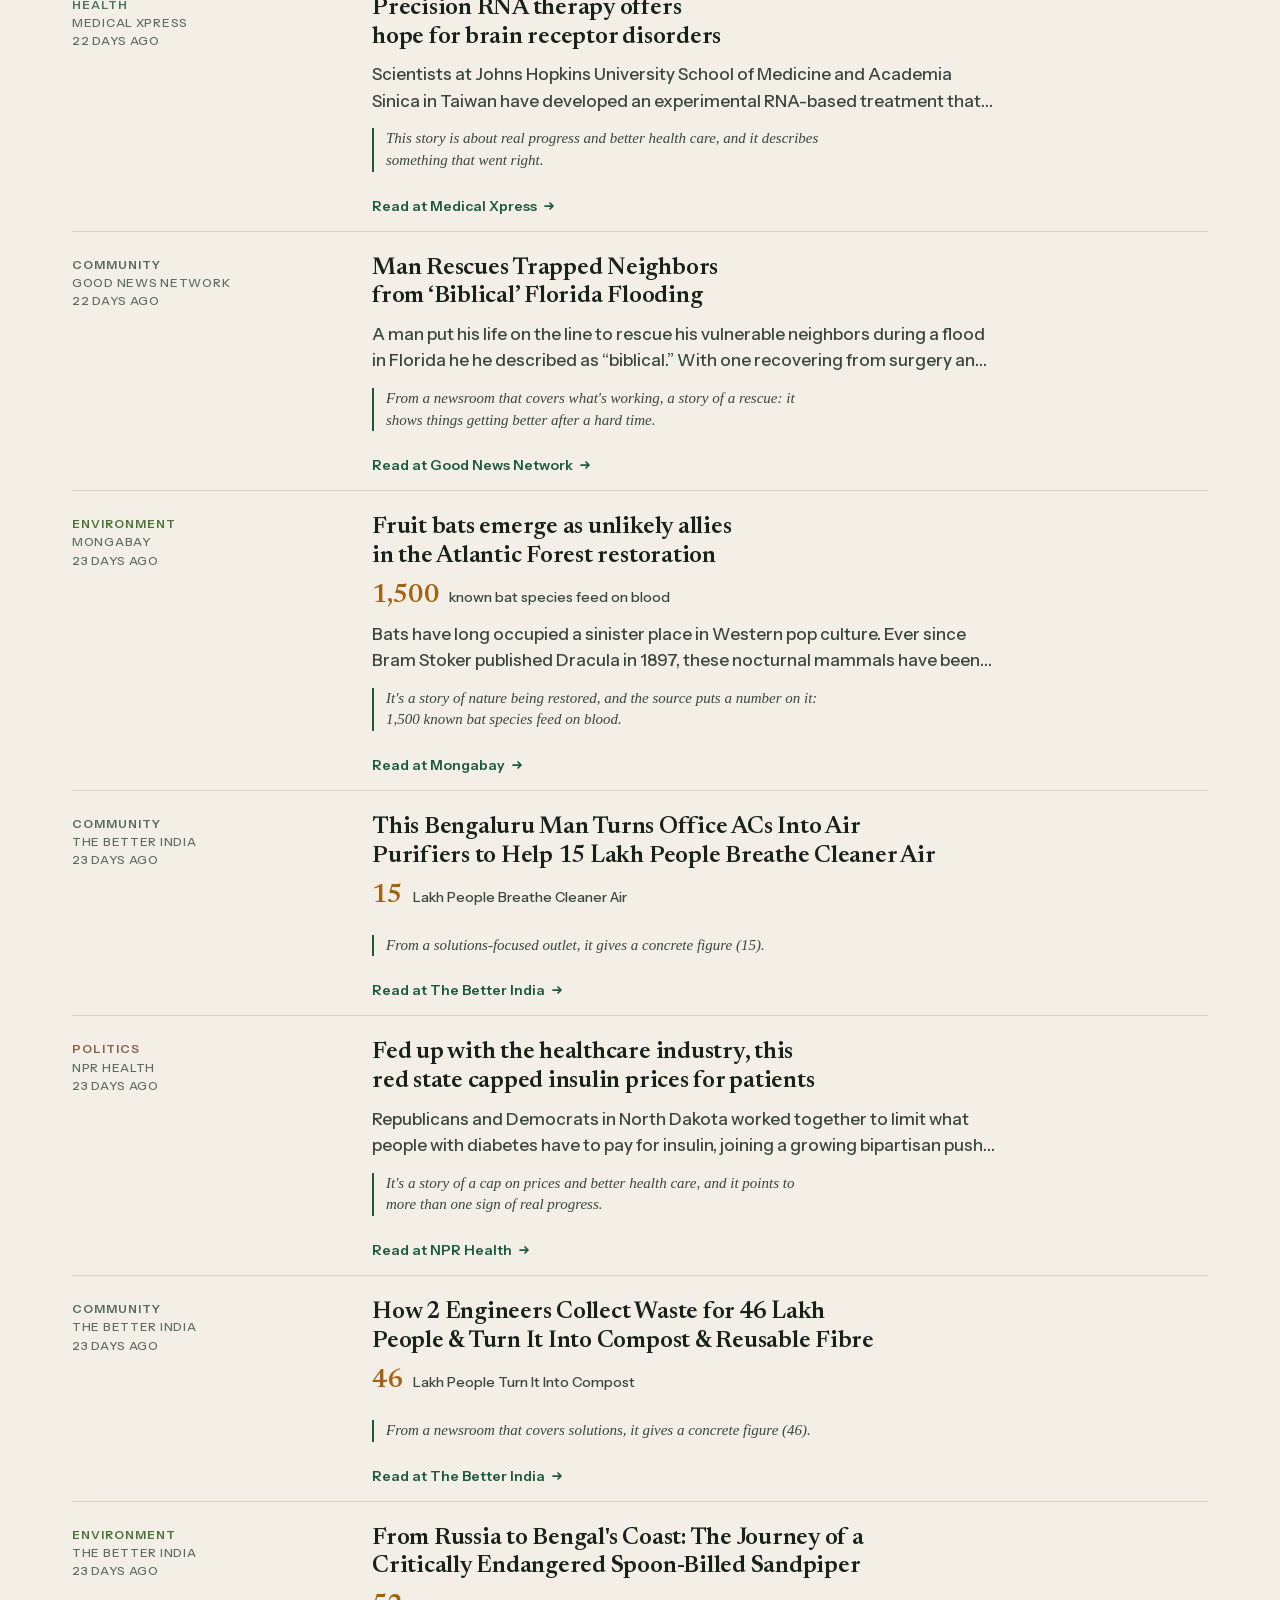
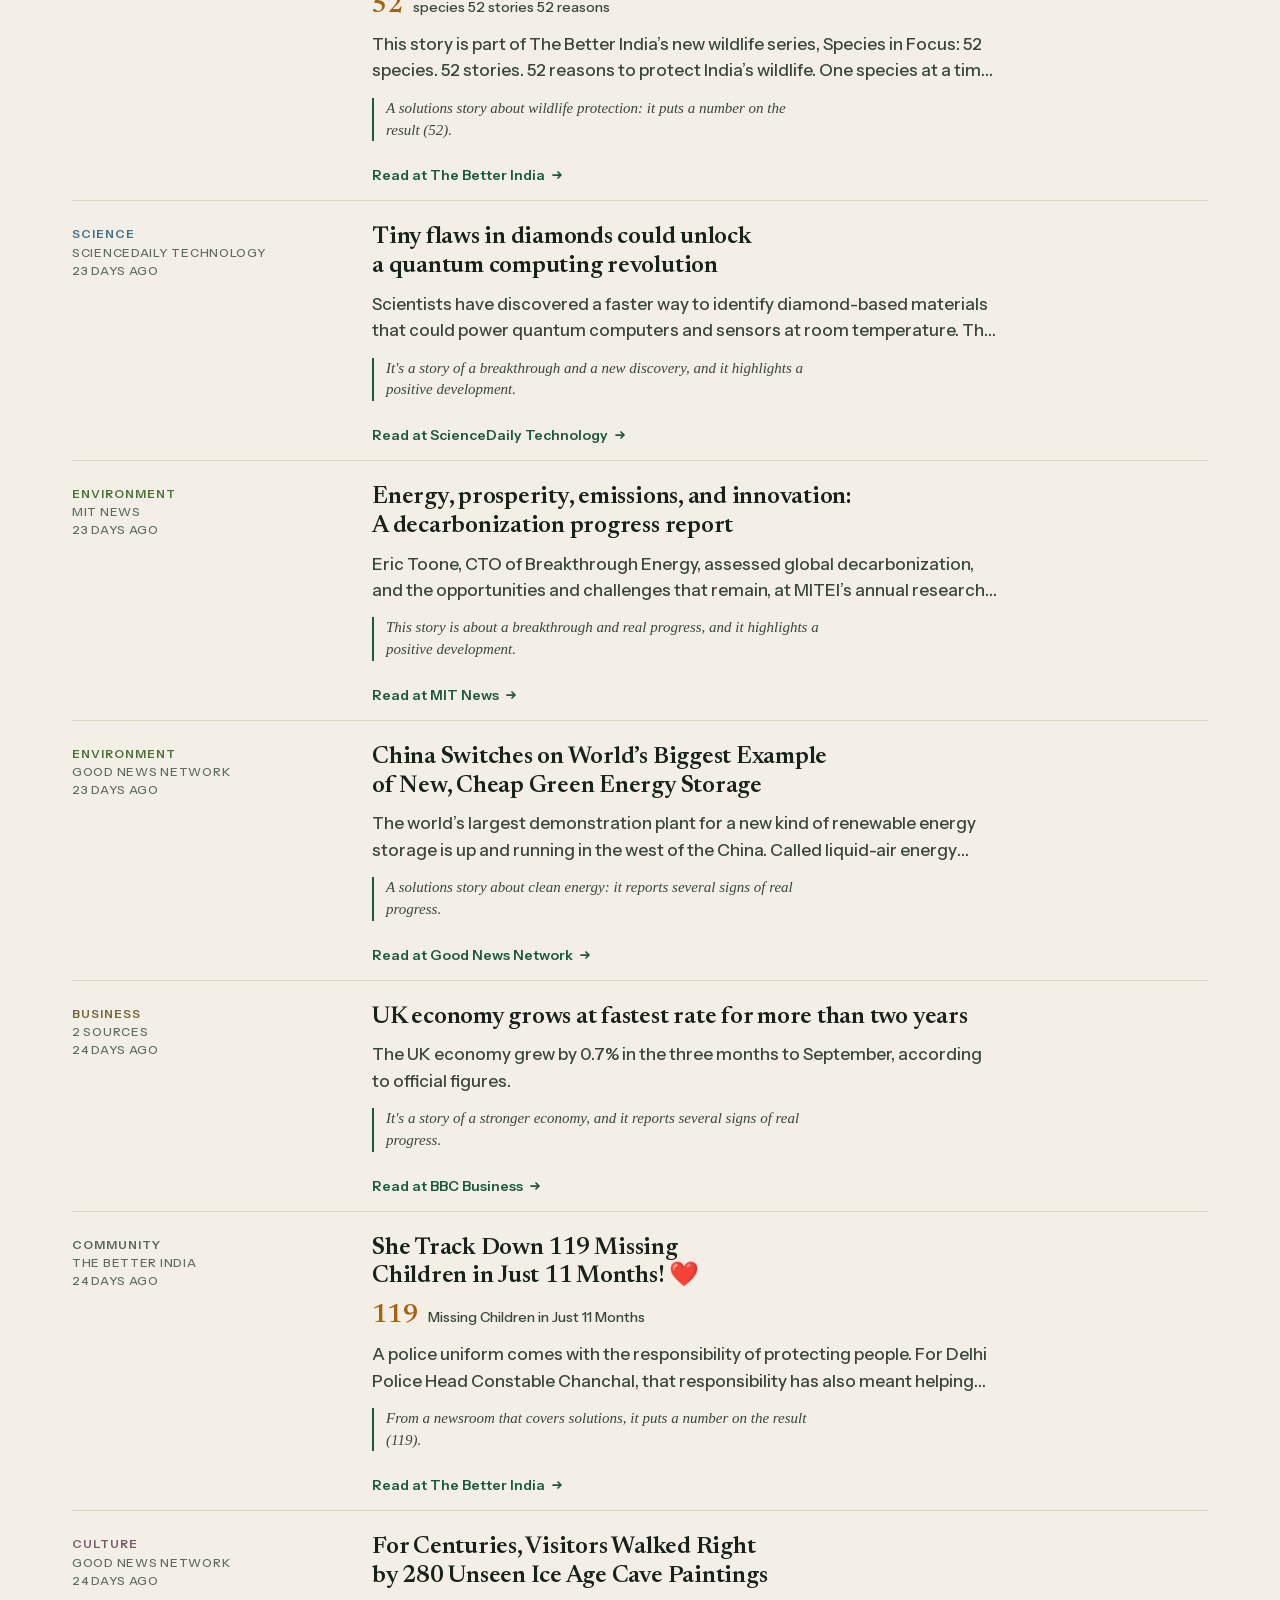
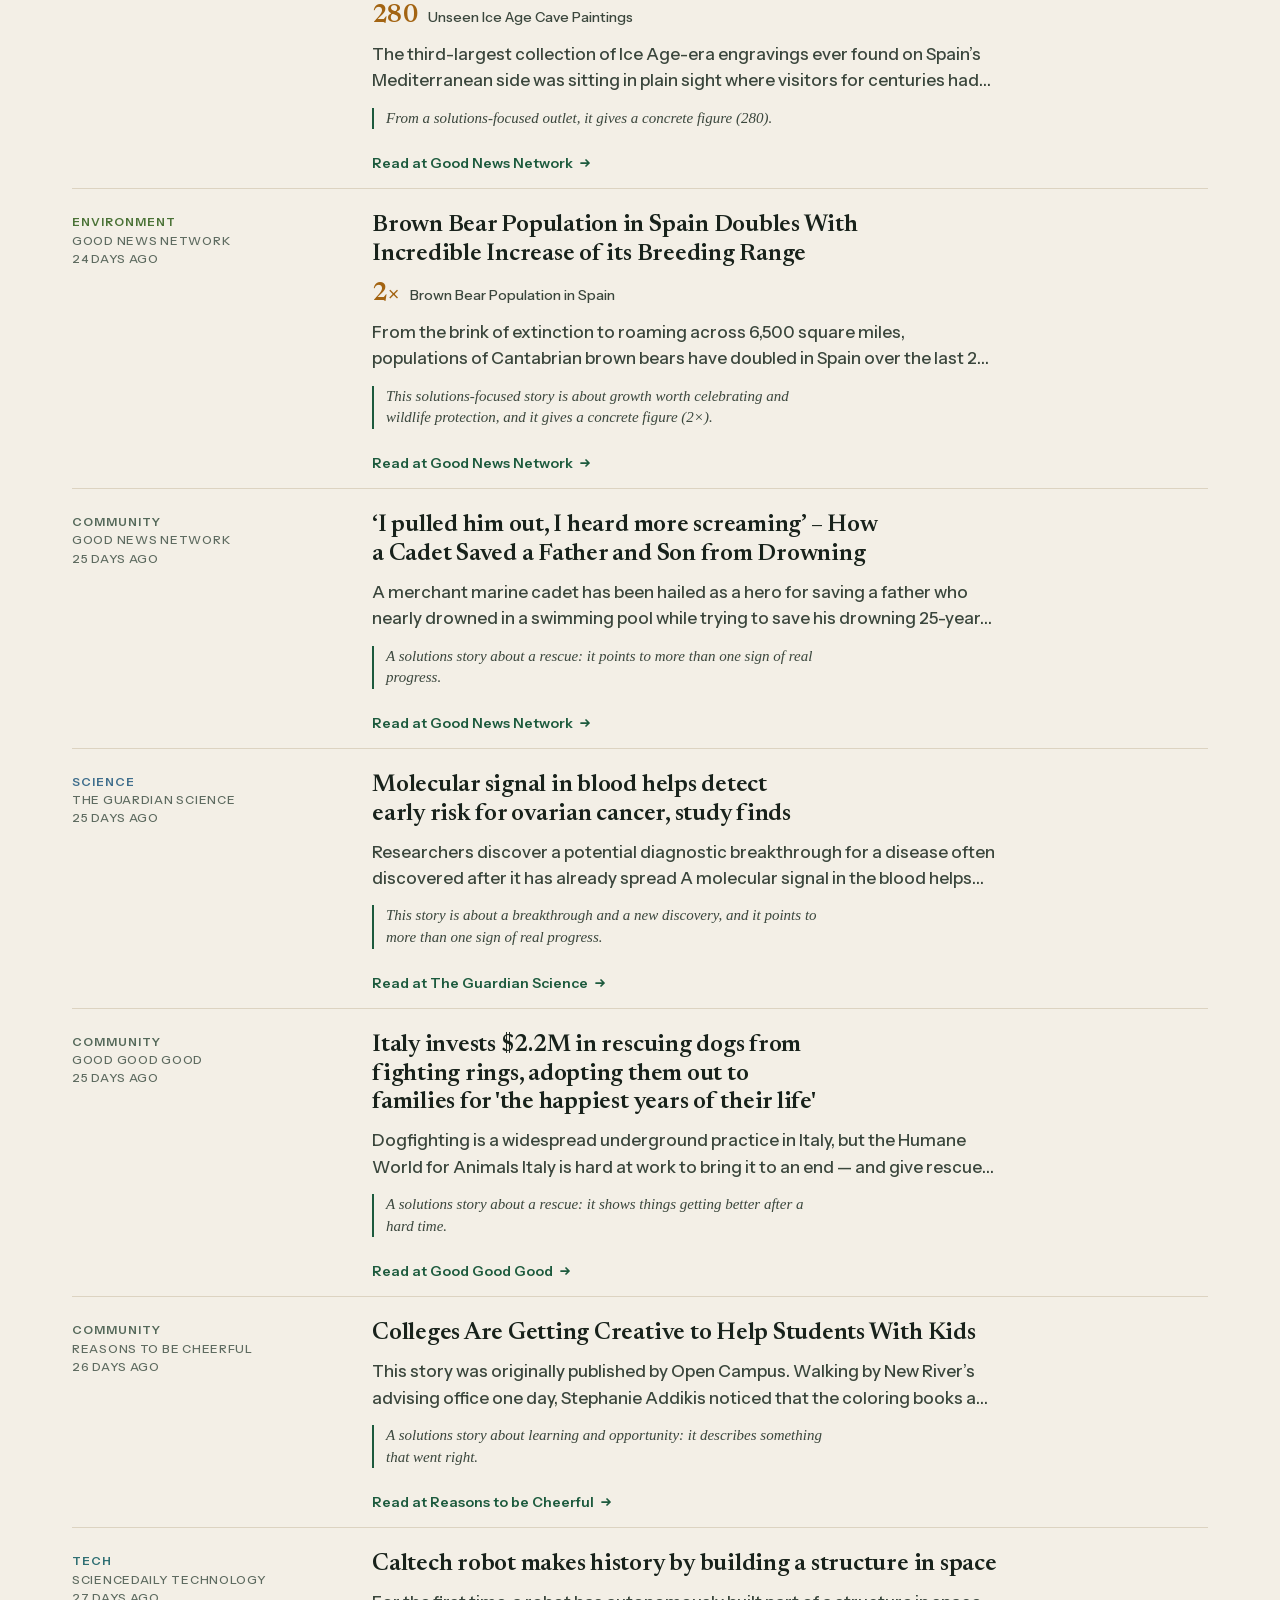
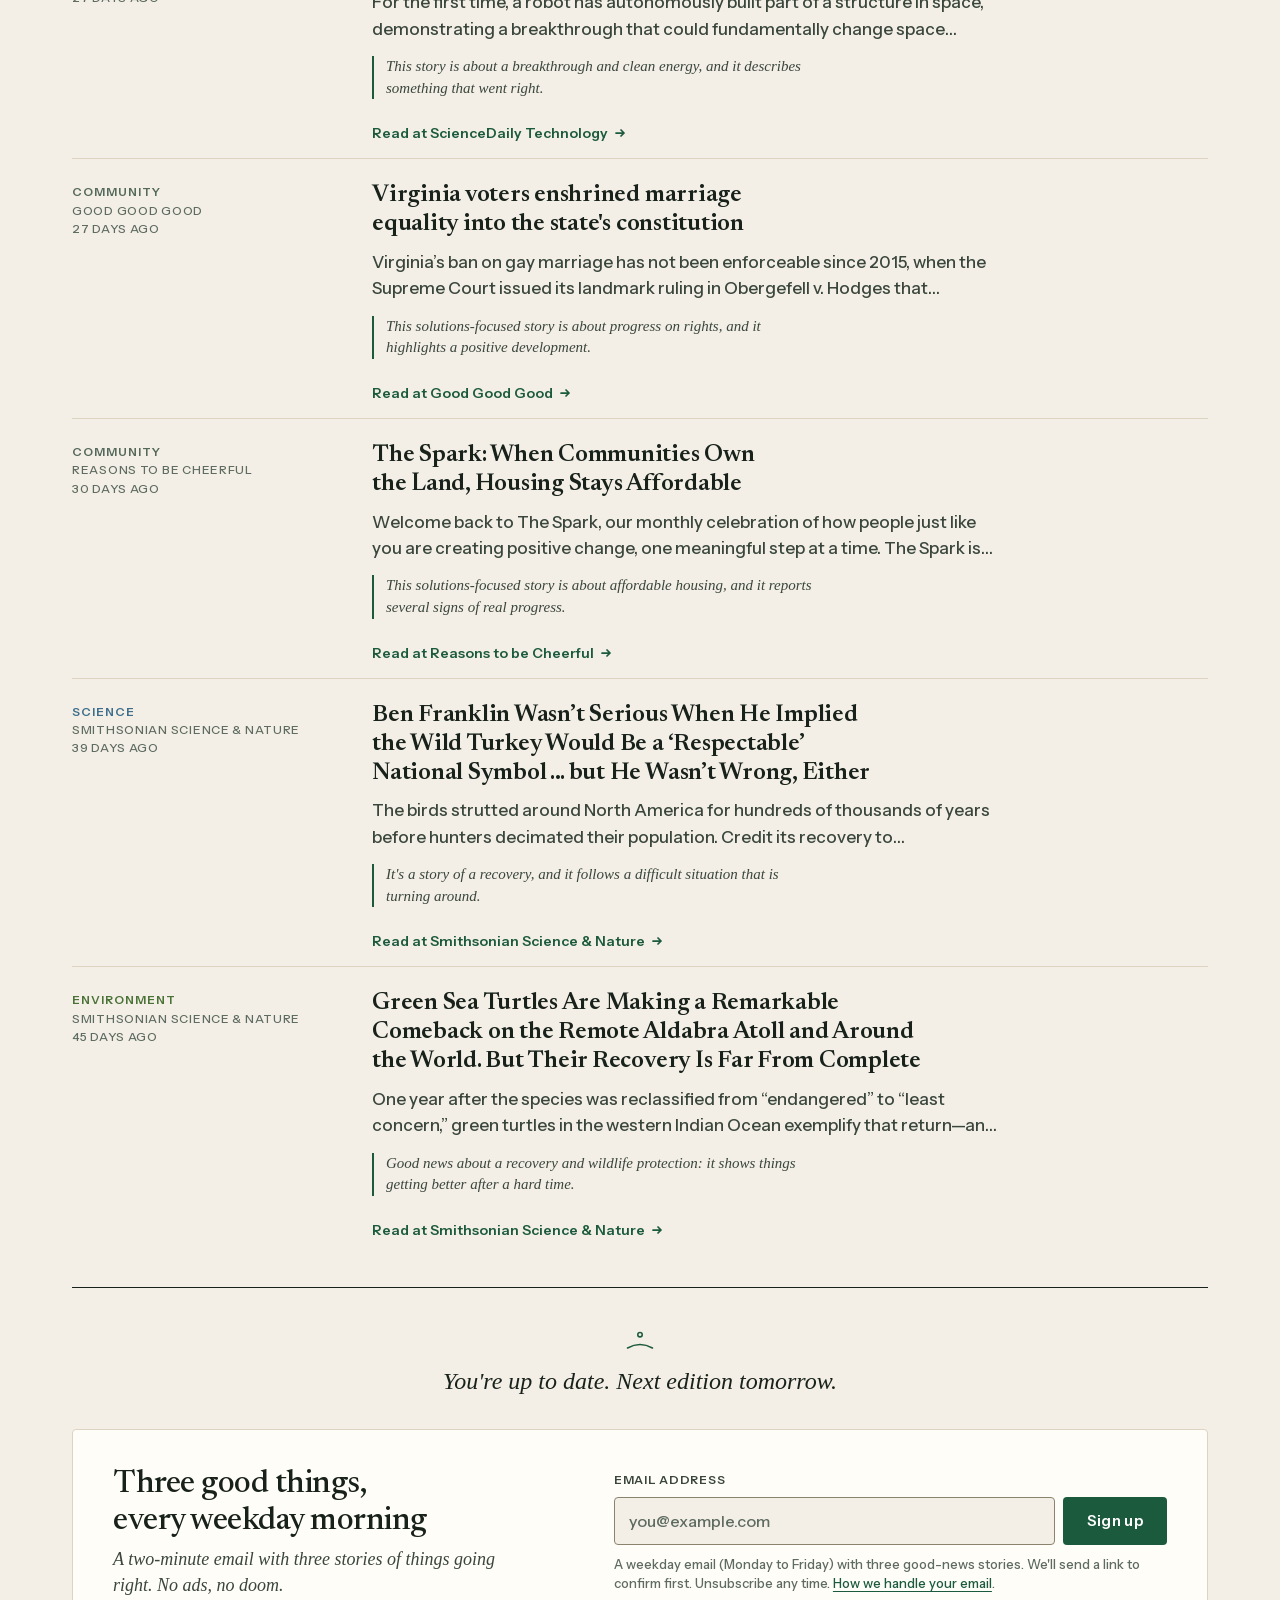
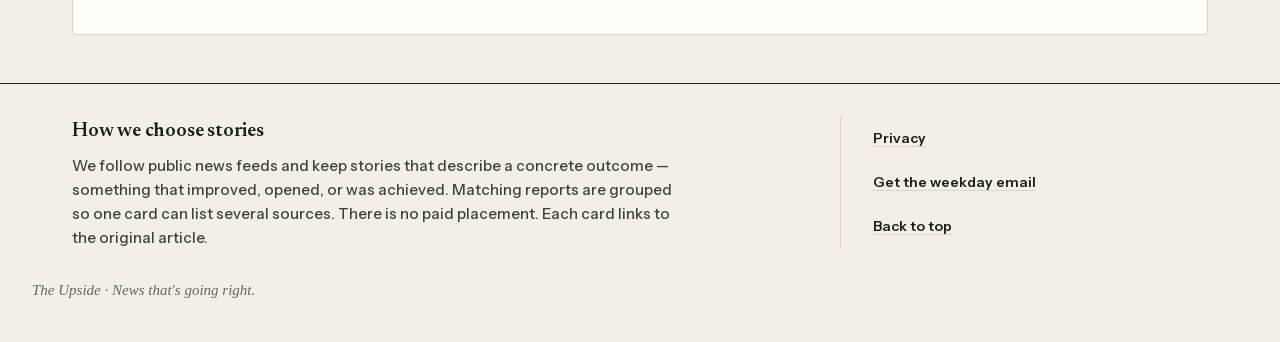
==== commit ab1fae60: "Update The Upside public feed" ====
--- a/index.html
+++ b/index.html
@@ -4,38 +4,38 @@
   <meta charset="utf-8">
   <meta name="viewport" content="width=device-width, initial-scale=1">
   <meta name="description" content="The Upside is a good-news-only feed. Headlines, short summaries, and links to original reporting.">
+  <meta name="theme-color" content="#F3EFE6">
   <title>The Upside - news that's going right</title>
+  <link rel="preload" href="fonts/font-6.woff2" as="font" type="font/woff2" crossorigin>
   <link rel="stylesheet" href="fonts/fonts.css">
   <link rel="stylesheet" href="styles.css">
   <link rel="stylesheet" href="signup.css">
   <link rel="icon" href="data:image/svg+xml,%3Csvg xmlns='http://www.w3.org/2000/svg' viewBox='0 0 32 32' fill='none' stroke='%231C5A3D' stroke-width='2' stroke-linecap='round' stroke-linejoin='round'%3E%3Cpath d='M6 22c5-9 15-9 20 0'/%3E%3Ccircle cx='16' cy='11' r='2.25'/%3E%3C/svg%3E">
 </head>
-<body>
+<body id="top">
   <a class="skip" href="#feed">Skip to stories</a>
 
   <header class="masthead">
     <div class="masthead-inner">
-      <div class="brand">
-        <svg class="mark" width="36" height="36" viewBox="0 0 36 36" aria-hidden="true" focusable="false">
-          <path d="M4 27c9-5 19-5 28 0" fill="none" stroke="currentColor" stroke-width="2" stroke-linecap="round"/>
-          <circle cx="18" cy="11" r="2.35" fill="none" stroke="currentColor" stroke-width="2"/>
-        </svg>
-        <div>
-          <p class="title"><a href="./">The Upside</a></p>
-          <p class="tag">News that's going right.</p>
-        </div>
-      </div>
       <div class="masthead-meta">
         <p class="dateline" id="dateline"></p>
         <p class="edition" id="edition-label">From public news feeds.</p>
       </div>
+      <div class="brand">
+        <svg class="mark" width="36" height="36" viewBox="0 0 36 36" aria-hidden="true" focusable="false">
+          <path d="M4 27c9-5 19-5 28 0" fill="none" stroke="currentColor" stroke-width="1.75" stroke-linecap="round"/>
+          <circle cx="18" cy="12" r="2.5" fill="none" stroke="currentColor" stroke-width="1.75"/>
+        </svg>
+        <p class="title"><a href="./">The Upside</a></p>
+      </div>
+      <p class="tag">News that's going right.</p>
     </div>
   </header>
 
   <div class="filter-bar">
     <div class="filter-bar-inner">
       <nav class="filters" aria-label="Categories" id="filters"></nav>
-      <p class="status" id="status" aria-live="polite">Loading today's feed</p>
+      <p class="status visually-hidden" id="status" aria-live="polite">Loading today's feed</p>
     </div>
   </div>
 
@@ -72,17 +72,27 @@
       <button type="button" class="load-more" id="load-more">Load more</button>
     </div>
     <div class="feed-end" id="feed-end" hidden>
-      <p class="feed-end-note" id="feed-end-note" hidden><span class="feed-end-mark" aria-hidden="true"></span>You're up to date. Next edition tomorrow.</p>
+      <p class="feed-end-note" id="feed-end-note" hidden><svg class="feed-end-mark" width="32" height="32" viewBox="0 0 36 36" aria-hidden="true" focusable="false"><path d="M4 27c9-5 19-5 28 0" fill="none" stroke="currentColor" stroke-width="1.75" stroke-linecap="round"/><circle cx="18" cy="12" r="2.5" fill="none" stroke="currentColor" stroke-width="1.75"/></svg>You're up to date. Next edition tomorrow.</p>
       <div id="signup-end-slot"></div>
     </div>
   </main>
 
   <footer class="method" id="method">
-    <h2>How we choose stories</h2>
-    <p>
-      We follow public news feeds and keep stories that describe a concrete outcome — something that improved, opened, or was achieved.
-      Matching reports are grouped so one card can list several sources. There is no paid placement. Each card links to the original article.
-    </p>
+    <div class="method-inner">
+      <div class="method-note">
+        <h2>How we choose stories</h2>
+        <p>
+          We follow public news feeds and keep stories that describe a concrete outcome — something that improved, opened, or was achieved.
+          Matching reports are grouped so one card can list several sources. There is no paid placement. Each card links to the original article.
+        </p>
+      </div>
+      <ul class="method-links">
+        <li><a href="privacy.html">Privacy</a></li>
+        <li><a href="#signup-end">Get the weekday email</a></li>
+        <li><a href="#top" class="to-top">Back to top</a></li>
+      </ul>
+    </div>
+    <p class="colophon">The Upside · News that's going right.</p>
   </footer>
 
   <script src="app.js"></script>
--- a/styles.css
+++ b/styles.css
@@ -1,3 +1,6 @@
+/* The Upside: front-page layout (SA Design redesign, 15 Nov 2026).
+   Text-only stories are the designed default; images are an optional add-on.
+   One accent (forest), one radius (--radius), rules and whitespace over boxes. */
 :root {
   --paper: #F3EFE6;
   --paper-raised: #FFFDF8;
@@ -5,30 +8,38 @@
   --ink-soft: #3A463C;
   --muted: #5E6B60;
   --line: #DCD3C1;
+  --rule: #18221B;
   --accent: #1C5A3D;
   --accent-hover: #154A32;
   --accent-soft: #E3EEE6;
   --sunrise: #E8A33D;
   --sunrise-ink: #A36412;
   --cat-science: #3F6E8C;
-  --cat-health: #4E7D5B;
+  --cat-health: #4A7656;
   --cat-world: #6B5E8A;
   --cat-tech: #2F6F73;
-  --cat-business: #7A6A3A;
+  --cat-business: #75653A;
   --cat-politics: #8A5A4A;
-  --cat-environment: #4F7A3A;
-  --cat-sports: #5A6B4A;
+  --cat-environment: #4A7236;
+  --cat-sports: #56663F;
   --cat-culture: #7A5A6A;
-  --cat-community: #5A6E5C;
-  --radius: 12px;
-  --gap: 24px;
-  --pad-x: 20px;
-  --pad-y: 20px;
+  --cat-community: #55695A;
+  --radius: 4px;
+  --gutter: 20px;
+  --col-gap: 32px;
+  --max: 1200px;
+  --measure: 680px;
   --serif: "Newsreader", "Iowan Old Style", Palatino, "Palatino Linotype", Georgia, serif;
   --sans: "Instrument Sans", "Avenir Next", "Segoe UI", system-ui, sans-serif;
   --ease-out: cubic-bezier(0.23, 1, 0.32, 1);
-  --shadow-hover: 0 6px 18px rgba(24, 34, 27, 0.08);
-  --measure: 680px;
+  /* Kept for go.html and older selectors */
+  --gap: var(--gutter);
+  --pad-x: 0px;
+  --pad-y: 0px;
+}
+
+@media (min-width: 720px) {
+  :root { --gutter: 32px; }
 }
 
 *,
@@ -37,7 +48,8 @@
 
 html {
   color-scheme: light;
-  scroll-padding-top: 4.5rem;
+  scroll-padding-top: 64px;
+  -webkit-text-size-adjust: 100%;
 }
 
 [hidden] { display: none !important; }
@@ -53,17 +65,20 @@
   min-height: 100vh;
   text-rendering: optimizeLegibility;
   -webkit-font-smoothing: antialiased;
-}
-
-::selection {
-  background: var(--accent-soft);
-  color: var(--ink);
-}
+  font-kerning: normal;
+}
+
+::selection { background: var(--accent-soft); color: var(--ink); }
 
 :focus-visible {
   outline: 2px solid var(--accent);
   outline-offset: 3px;
-}
+  border-radius: 2px;
+}
+
+a { color: var(--accent); text-underline-offset: 3px; text-decoration-thickness: 1px; }
+
+html { scrollbar-color: var(--line) var(--paper); }
 
 .skip {
   position: absolute;
@@ -71,585 +86,13 @@
   top: -3.5rem;
   background: var(--ink);
   color: var(--paper);
-  padding: 0.4rem 0.7rem;
+  padding: 10px 14px;
   z-index: 20;
   text-decoration: none;
-  border-radius: 6px;
+  border-radius: var(--radius);
+  font-weight: 600;
 }
 .skip:focus { top: 0.6rem; }
-
-/* Masthead */
-.masthead {
-  background: var(--paper);
-  border-bottom: 1px solid var(--line);
-}
-
-.masthead-inner {
-  max-width: 1120px;
-  margin: 0 auto;
-  padding: 20px var(--gap) 16px;
-  display: flex;
-  align-items: flex-end;
-  justify-content: space-between;
-  gap: 16px;
-}
-
-.brand {
-  display: flex;
-  align-items: center;
-  gap: 12px;
-}
-
-.mark {
-  display: block;
-  color: var(--accent);
-  flex: none;
-}
-
-.title {
-  margin: 0;
-  font-family: var(--serif);
-  font-weight: 600;
-  font-size: 28px;
-  line-height: 1.1;
-  letter-spacing: -0.01em;
-  font-optical-sizing: auto;
-}
-
-.title a {
-  color: inherit;
-  text-decoration: none;
-}
-
-.tag {
-  margin: 4px 0 0;
-  color: var(--muted);
-  font-size: 14px;
-  font-weight: 500;
-}
-
-.masthead-meta {
-  text-align: right;
-}
-
-.dateline,
-.edition {
-  margin: 0;
-  color: var(--muted);
-  font-size: 13px;
-  letter-spacing: 0.06em;
-  text-transform: uppercase;
-}
-
-.edition { margin-top: 4px; letter-spacing: 0.04em; text-transform: none; }
-
-/* Sticky filters */
-.filter-bar {
-  position: sticky;
-  top: 0;
-  z-index: 8;
-  background: color-mix(in srgb, var(--paper) 92%, white);
-  border-bottom: 1px solid var(--line);
-  backdrop-filter: none;
-}
-
-.filter-bar-inner {
-  max-width: 1120px;
-  margin: 0 auto;
-  padding: 12px var(--gap) 12px;
-}
-
-.filters {
-  display: flex;
-  flex-wrap: nowrap;
-  gap: 8px;
-  overflow-x: auto;
-  scrollbar-width: thin;
-  scrollbar-color: var(--line) transparent;
-  padding-bottom: 2px;
-  padding-right: 28px;
-  mask-image: linear-gradient(to right, #000 88%, transparent);
-}
-
-.filters:focus-within,
-.filters:hover {
-  mask-image: none;
-}
-
-.filters button {
-  appearance: none;
-  flex: none;
-  height: 36px;
-  padding: 0 14px;
-  border-radius: 999px;
-  border: 1px solid var(--line);
-  background: var(--paper-raised);
-  color: var(--ink-soft);
-  font-family: var(--sans);
-  font-weight: 500;
-  font-size: 14px;
-  line-height: 1;
-  cursor: pointer;
-  transition: background-color 150ms ease, border-color 150ms ease, color 150ms ease, transform 150ms var(--ease-out);
-}
-
-.filters button[aria-pressed="true"] {
-  background: var(--accent-soft);
-  border-color: var(--accent);
-  color: var(--accent);
-}
-
-/* Category with no published stories yet: greyed, not clickable. */
-.filters button:disabled,
-.filters button[aria-disabled="true"] {
-  opacity: 0.45;
-  cursor: not-allowed;
-  background: transparent;
-}
-
-.status {
-  margin: 8px 0 0;
-  color: var(--muted);
-  font-size: 13px;
-}
-
-main {
-  max-width: var(--measure);
-  margin: 0 auto;
-  padding: 24px var(--gap) 48px;
-}
-
-@media (min-width: 720px) {
-  :root { --pad-x: 24px; --pad-y: 24px; }
-  .title { font-size: 36px; }
-  main { max-width: 1120px; }
-}
-
-.sample-banner {
-  background: color-mix(in srgb, var(--sunrise) 18%, var(--paper-raised));
-  color: var(--ink);
-  border: 1px solid var(--line);
-  border-radius: var(--radius);
-  padding: 12px 16px;
-  margin: 0 0 24px;
-  font-size: 15px;
-}
-
-/* Feed grid */
-.feed {
-  display: grid;
-  grid-template-columns: 1fr;
-  gap: var(--gap);
-}
-
-@media (min-width: 720px) {
-  .feed { grid-template-columns: 1fr 1fr; }
-}
-
-@media (min-width: 1100px) {
-  .feed { grid-template-columns: 1fr 1fr 1fr; }
-}
-
-.card.lead {
-  grid-column: 1 / -1;
-}
-
-
-.thumb {
-  position: relative;
-  margin: 0 0 12px;
-  aspect-ratio: 16 / 9;
-  width: 100%;
-  border-radius: 8px;
-  overflow: hidden;
-  background: color-mix(in srgb, var(--line) 70%, var(--paper));
-  flex: 0 0 auto;
-}
-
-.card[data-category="Science"] .thumb { background: color-mix(in srgb, var(--cat-science) 18%, var(--paper)); }
-.card[data-category="Health"] .thumb { background: color-mix(in srgb, var(--cat-health) 18%, var(--paper)); }
-.card[data-category="World"] .thumb { background: color-mix(in srgb, var(--cat-world) 18%, var(--paper)); }
-.card[data-category="Tech"] .thumb { background: color-mix(in srgb, var(--cat-tech) 18%, var(--paper)); }
-.card[data-category="Business"] .thumb { background: color-mix(in srgb, var(--cat-business) 18%, var(--paper)); }
-.card[data-category="Politics"] .thumb { background: color-mix(in srgb, var(--cat-politics) 18%, var(--paper)); }
-.card[data-category="Environment"] .thumb { background: color-mix(in srgb, var(--cat-environment) 18%, var(--paper)); }
-.card[data-category="Sports"] .thumb { background: color-mix(in srgb, var(--cat-sports) 18%, var(--paper)); }
-.card[data-category="Culture"] .thumb { background: color-mix(in srgb, var(--cat-culture) 18%, var(--paper)); }
-.card[data-category="Community"] .thumb { background: color-mix(in srgb, var(--cat-community) 18%, var(--paper)); }
-
-.thumb img {
-  display: block;
-  width: 100%;
-  height: 100%;
-  object-fit: cover;
-  filter: saturate(0.85);
-}
-
-.thumb.is-fallback img {
-  display: none;
-}
-
-
-.card {
-  position: relative;
-  background: var(--paper-raised);
-  border: 1px solid var(--line);
-  border-radius: var(--radius);
-  padding: var(--pad-y) var(--pad-x);
-  border-left-width: 3px;
-  border-left-color: var(--line);
-  display: flex;
-  flex-direction: column;
-  min-width: 0;
-  transition: box-shadow 150ms ease, transform 150ms var(--ease-out);
-}
-
-.card[data-category="Science"] { border-left-color: var(--cat-science); }
-.card[data-category="Health"] { border-left-color: var(--cat-health); }
-.card[data-category="World"] { border-left-color: var(--cat-world); }
-.card[data-category="Tech"] { border-left-color: var(--cat-tech); }
-.card[data-category="Business"] { border-left-color: var(--cat-business); }
-.card[data-category="Politics"] { border-left-color: var(--cat-politics); }
-.card[data-category="Environment"] { border-left-color: var(--cat-environment); }
-.card[data-category="Sports"] { border-left-color: var(--cat-sports); }
-.card[data-category="Culture"] { border-left-color: var(--cat-culture); }
-.card[data-category="Community"] { border-left-color: var(--cat-community); }
-
-.card .cat {
-  color: var(--muted);
-}
-.card[data-category="Science"] .cat { color: var(--cat-science); }
-.card[data-category="Health"] .cat { color: var(--cat-health); }
-.card[data-category="World"] .cat { color: var(--cat-world); }
-.card[data-category="Tech"] .cat { color: var(--cat-tech); }
-.card[data-category="Business"] .cat { color: var(--cat-business); }
-.card[data-category="Politics"] .cat { color: var(--cat-politics); }
-.card[data-category="Environment"] .cat { color: var(--cat-environment); }
-.card[data-category="Sports"] .cat { color: var(--cat-sports); }
-.card[data-category="Culture"] .cat { color: var(--cat-culture); }
-.card[data-category="Community"] .cat { color: var(--cat-community); }
-
-.meta {
-  display: flex;
-  flex-wrap: wrap;
-  align-items: center;
-  gap: 0;
-  margin: 0 0 8px;
-  padding: 0;
-  list-style: none;
-  font-size: 13px;
-  line-height: 1.3;
-  letter-spacing: 0.06em;
-  text-transform: uppercase;
-  color: var(--muted);
-  font-weight: 500;
-}
-
-.meta li { display: inline; }
-.meta li:not(:last-child)::after {
-  content: "·";
-  margin: 0 0.45em;
-  color: var(--muted);
-}
-
-.meta .cat {
-  font-variant-caps: all-small-caps;
-  letter-spacing: 0.08em;
-  font-weight: 600;
-}
-
-.new-dot {
-  display: inline-block;
-  width: 8px;
-  height: 8px;
-  margin-left: 8px;
-  border-radius: 50%;
-  background: var(--sunrise);
-  vertical-align: middle;
-}
-
-.card h2 {
-  margin: 0 0 12px;
-  font-family: var(--serif);
-  font-weight: 600;
-  font-size: 22px;
-  line-height: 1.2;
-  letter-spacing: -0.01em;
-  font-optical-sizing: auto;
-  display: -webkit-box;
-  -webkit-box-orient: vertical;
-  -webkit-line-clamp: 3;
-  line-clamp: 3;
-  overflow: hidden;
-}
-
-.card.lead h2 {
-  font-size: 32px;
-  -webkit-line-clamp: 6;
-  line-clamp: 6;
-}
-
-.card h2 a {
-  color: inherit;
-  text-decoration: none;
-}
-
-.impact {
-  display: flex;
-  align-items: baseline;
-  gap: 12px;
-  margin: 0 0 12px;
-}
-
-.impact-value {
-  font-family: var(--serif);
-  font-weight: 600;
-  font-size: 32px;
-  line-height: 1;
-  letter-spacing: -0.02em;
-  font-variant-numeric: tabular-nums;
-  font-feature-settings: "tnum" 1, "lnum" 1;
-  color: var(--sunrise-ink);
-  font-optical-sizing: auto;
-}
-
-.card.lead .impact-value { font-size: 48px; }
-
-.impact-label {
-  color: var(--ink-soft);
-  font-size: 15px;
-  line-height: 1.35;
-  max-width: 22ch;
-}
-
-.summary {
-  margin: 0 0 16px;
-  color: var(--ink-soft);
-  font-size: 16px;
-  line-height: 1.5;
-  display: -webkit-box;
-  -webkit-box-orient: vertical;
-  -webkit-line-clamp: 3;
-  line-clamp: 3;
-  overflow: hidden;
-  flex: 1;
-}
-
-.card.lead .summary { -webkit-line-clamp: 4; }
-
-.card-foot {
-  display: flex;
-  flex-wrap: wrap;
-  align-items: baseline;
-  gap: 8px 16px;
-  margin-top: auto;
-}
-
-.card-foot a.read {
-  color: var(--accent);
-  font-weight: 600;
-  font-size: 14px;
-  text-decoration: none;
-}
-
-.card-foot a.read:hover,
-.card h2 a:hover {
-  color: var(--accent-hover);
-  text-decoration: underline;
-  text-underline-offset: 3px;
-}
-
-.why {
-  appearance: none;
-  border: 0;
-  background: none;
-  padding: 8px 0;
-  min-height: 36px;
-  color: var(--muted);
-  font: inherit;
-  font-size: 14px;
-  font-weight: 500;
-  cursor: pointer;
-  text-decoration: underline;
-  text-underline-offset: 3px;
-  text-decoration-color: var(--line);
-}
-
-.why:hover { color: var(--ink-soft); }
-
-.reason {
-  margin: 10px 0 0;
-  color: var(--muted);
-  font-size: 14px;
-  line-height: 1.45;
-}
-
-.reason[hidden] { display: none; }
-
-.pill-sample {
-  display: inline-block;
-  margin-left: 6px;
-  font-size: 11px;
-  letter-spacing: 0.08em;
-  text-transform: uppercase;
-  font-weight: 600;
-  color: var(--ink-soft);
-}
-
-.pace {
-  grid-column: 1 / -1;
-  margin: 0;
-  padding: 8px 0;
-  text-align: center;
-  color: var(--muted);
-  font-size: 13px;
-  letter-spacing: 0.06em;
-  text-transform: uppercase;
-  border-top: 1px solid var(--line);
-  border-bottom: 1px solid var(--line);
-}
-
-.empty {
-  margin: 48px 0;
-  color: var(--ink-soft);
-  font-size: 17px;
-  max-width: 36ch;
-}
-
-.more-wrap {
-  display: flex;
-  justify-content: center;
-  margin: 32px 0 8px;
-}
-
-.load-more {
-  appearance: none;
-  height: 36px;
-  padding: 0 18px;
-  border-radius: 999px;
-  border: 1px solid var(--line);
-  background: var(--paper-raised);
-  color: var(--ink);
-  font-family: var(--sans);
-  font-weight: 600;
-  font-size: 14px;
-  cursor: pointer;
-  transition: background-color 150ms ease, transform 150ms var(--ease-out);
-}
-
-/* Skeletons */
-.card.skeleton {
-  min-height: 180px;
-  border-left-color: var(--line);
-  background:
-    linear-gradient(90deg, transparent, color-mix(in srgb, var(--line) 40%, transparent), transparent) 0 0 / 200% 100%,
-    var(--paper-raised);
-  animation: shimmer 1.2s linear infinite;
-}
-
-.card.skeleton.lead { min-height: 220px; }
-
-@keyframes shimmer {
-  to { background-position: -200% 0; }
-}
-
-/* Footer */
-.method {
-  max-width: 1120px;
-  margin: 0 auto;
-  padding: 0 var(--gap) 64px;
-  color: var(--ink-soft);
-  font-size: 15px;
-}
-
-.method h2 {
-  font-family: var(--serif);
-  font-weight: 600;
-  font-size: 22px;
-  letter-spacing: -0.01em;
-  color: var(--ink);
-  margin: 0 0 8px;
-}
-
-.method p { margin: 0 0 12px; max-width: 62ch; }
-.method a { color: var(--accent); }
-
-@media (min-width: 720px) {
-  .card h2 { font-size: 26px; }
-  .card.lead h2 { font-size: 40px; }
-  .summary { font-size: 17px; }
-}
-
-@media (max-width: 619px) {
-  .masthead-inner {
-    flex-direction: column;
-    align-items: flex-start;
-  }
-  .masthead-meta { text-align: left; }
-}
-
-@media (hover: hover) and (pointer: fine) {
-  .filters button:not(:disabled):hover {
-    border-color: var(--accent);
-    color: var(--accent);
-  }
-  .filters button:not(:disabled):active,
-  .load-more:active {
-    transform: scale(0.97);
-  }
-  .card:hover {
-    box-shadow: var(--shadow-hover);
-  }
-  .load-more:hover {
-    background: var(--accent-soft);
-  }
-}
-
-@media (prefers-reduced-motion: reduce) {
-  *,
-  *::before,
-  *::after {
-    animation: none !important;
-    transition: none !important;
-    scroll-behavior: auto !important;
-  }
-}
-
-@media (min-width: 720px) and (max-width: 1099px) {
-  /* Two-column reading; lead stays full width */
-}
-
-.read-arrow {
-  display: inline-block;
-  width: 12px;
-  height: 12px;
-  margin-left: 2px;
-  vertical-align: -1px;
-  stroke: currentColor;
-  fill: none;
-  stroke-width: 1.75;
-  stroke-linecap: round;
-  stroke-linejoin: round;
-}
-
-
-/* Editor's margin note for the "why it's good" sentence. Always visible,
-   between the summary and the footer. */
-.why-note {
-  margin: 0 0 12px;
-  padding-left: 12px;
-  border-left: 2px solid var(--accent);
-  font-family: var(--serif);
-  font-style: italic;
-  font-weight: 400;
-  font-size: 16px;
-  line-height: 1.45;
-  color: var(--ink-soft);
-}
-
-@media (min-width: 720px) {
-  .why-note { font-size: 15px; }
-}
 
 .visually-hidden {
   position: absolute !important;
@@ -664,96 +107,727 @@
   border: 0;
 }
 
-/* Stop the clamped summary stretching to fill equal-height cards
-   (it showed a half-cut extra line right above the note). The note and
-   footer sit at the bottom of the card instead. */
-.card .summary { flex: 0 0 auto; }
-.card .why-note { margin-top: auto; }
-.card .why-note + .card-foot { margin-top: 0; }
-
-/* ---- Display fixes, 15 Nov 2026: text-only cards, figure slot, feed ending ---- */
-
-/* Text-only cards (images off by default). A thin category rule on top gives
-   each card a quiet anchor where the photo used to be. */
-.card[data-image="false"] {
-  padding-top: calc(var(--pad-y) + 4px);
-}
-.card[data-image="false"] .meta { margin-bottom: 10px; }
-.card[data-image="false"] h2 { margin-bottom: 10px; }
-
-/* Lead card without a photo: bigger type, readable measure, more air. */
-.card.lead[data-image="false"] {
-  padding: 28px var(--pad-x) 24px;
-  background:
-    linear-gradient(to bottom, var(--accent-soft), var(--accent-soft)) top / 100% 4px no-repeat,
-    var(--paper-raised);
-}
-.card.lead[data-image="false"] h2 { max-width: 28ch; }
-.card.lead[data-image="false"] .summary {
-  max-width: 64ch;
-  font-size: 18px;
-  -webkit-line-clamp: 4;
-  line-clamp: 4;
-}
-.card.lead[data-image="false"] .why-note { max-width: 64ch; }
-@media (min-width: 720px) {
-  .card.lead[data-image="false"] { padding: 36px 40px 28px; }
-  .card.lead[data-image="false"] .summary { font-size: 19px; }
-}
-
-/* Fixed figure slot: always directly under the headline, same spacing on
-   every card. Cards without a stated figure simply have no slot. */
-.card .figure-slot {
-  margin: 2px 0 14px;
-  padding: 0;
-  min-height: 32px;
-  align-items: baseline;
-}
-.card .figure-slot .impact-label {
-  font-size: 14px;
+/* ---------- Masthead ---------- */
+.masthead { background: var(--paper); }
+
+.masthead-inner {
+  max-width: var(--max);
+  margin: 0 auto;
+  padding: 14px var(--gutter) 12px;
+  display: grid;
+  grid-template-columns: 1fr;
+  gap: 2px;
+}
+
+.brand {
+  display: flex;
+  align-items: center;
+  gap: 10px;
+  order: 1;
+}
+
+.mark { display: block; color: var(--accent); flex: none; }
+.brand .mark { width: 30px; height: 30px; }
+
+.title {
+  margin: 0;
+  font-family: var(--serif);
+  font-weight: 500;
+  font-size: 32px;
+  line-height: 1;
+  letter-spacing: -0.02em;
+  font-optical-sizing: auto;
+}
+.title a { color: var(--ink); text-decoration: none; }
+
+.tag {
+  order: 2;
+  margin: 0;
+  font-family: var(--serif);
+  font-style: italic;
+  font-weight: 400;
+  font-size: 16px;
   color: var(--ink-soft);
 }
-.card.lead .figure-slot { min-height: 48px; }
-
-/* "New today" tag (only when ingest sends new_today: true). */
-.meta .tag-new {
-  display: inline-block;
-  padding: 2px 8px;
-  border-radius: 999px;
-  background: var(--accent-soft);
-  color: var(--accent);
-  font-size: 11px;
+
+.masthead-meta {
+  order: 3;
+  display: flex;
+  flex-wrap: wrap;
+  gap: 0 6px;
+  margin-top: 6px;
+}
+
+.dateline,
+.edition {
+  margin: 0;
+  color: var(--muted);
+  font-size: 12px;
   font-weight: 600;
   letter-spacing: 0.06em;
+  text-transform: uppercase;
+  font-variant-numeric: tabular-nums;
+}
+.dateline:not(:empty)::after { content: "·"; margin-left: 6px; }
+
+@media (min-width: 720px) {
+  .masthead-inner {
+    padding-top: 0;
+    padding-bottom: 20px;
+    justify-items: center;
+    text-align: center;
+    gap: 0;
+  }
+  .masthead-meta {
+    order: 0;
+    justify-self: stretch;
+    justify-content: space-between;
+    margin: 0 0 24px;
+    padding: 12px 0 10px;
+    border-bottom: 1px solid var(--line);
+  }
+  .dateline:not(:empty)::after { content: none; }
+  .brand { gap: 14px; }
+  .brand .mark { width: 44px; height: 44px; }
+  .title { font-size: 56px; }
+  .tag { margin-top: 8px; font-size: 18px; }
+}
+
+@media (min-width: 1024px) {
+  .title { font-size: 68px; letter-spacing: -0.025em; }
+  .brand .mark { width: 52px; height: 52px; }
+}
+
+/* ---------- Category tabs (sticky) ---------- */
+.filter-bar {
+  position: sticky;
+  top: 0;
+  z-index: 8;
+  background: var(--paper);
+  border-top: 1px solid var(--rule);
+  border-bottom: 1px solid var(--line);
+}
+
+.filter-bar-inner {
+  max-width: var(--max);
+  margin: 0 auto;
+  padding: 0 calc(var(--gutter) - 12px);
+}
+
+.filters {
+  display: flex;
+  flex-wrap: nowrap;
+  justify-content: flex-start;
+  overflow-x: auto;
+  scrollbar-width: none;
+  mask-image: linear-gradient(to right, #000 calc(100% - 32px), transparent);
+}
+.filters::-webkit-scrollbar { display: none; }
+
+@media (min-width: 1024px) {
+  .filters { justify-content: safe center; mask-image: none; }
+}
+
+.filters button {
+  appearance: none;
+  position: relative;
+  flex: none;
+  height: 46px;
+  padding: 0 12px;
+  border: 0;
+  border-radius: 0;
+  background: transparent;
+  color: var(--ink-soft);
+  font-family: var(--sans);
+  font-weight: 600;
+  font-size: 13px;
+  letter-spacing: 0.06em;
+  text-transform: uppercase;
+  line-height: 1;
+  cursor: pointer;
+  transition: color 150ms ease;
+}
+
+.filters button::after {
+  content: "";
+  position: absolute;
+  left: 12px;
+  right: 12px;
+  bottom: -1px;
+  height: 2px;
+  background: var(--accent);
+  transform: scaleX(0);
+  transition: transform 200ms var(--ease-out);
+}
+
+.filters button[aria-pressed="true"] { color: var(--ink); }
+.filters button[aria-pressed="true"]::after { transform: scaleX(1); }
+.filters button:focus-visible { outline-offset: -4px; }
+
+/* A category with no stories this edition is kept in the DOM (disabled, for
+   tests and old links) but not shown, so the bar never looks broken. */
+.filters button[data-empty="true"] { display: none; }
+
+.status { margin: 0; color: var(--muted); font-size: 13px; }
+
+/* ---------- Page ---------- */
+main {
+  max-width: var(--max);
+  margin: 0 auto;
+  padding: 20px var(--gutter) 48px;
+}
+
+@media (min-width: 720px) {
+  main { padding-top: 32px; }
+}
+
+.feed:focus { outline: none; }
+
+.sample-banner {
+  background: color-mix(in srgb, var(--sunrise) 16%, var(--paper-raised));
+  color: var(--ink);
+  border: 1px solid var(--line);
+  border-radius: var(--radius);
+  padding: 12px 16px;
+  margin: 0 0 24px;
+  font-size: 15px;
+}
+
+/* ---------- Story: shared anatomy ---------- */
+.card {
+  position: relative;
+  min-width: 0;
+  display: flex;
+  flex-direction: column;
+}
+
+.body {
+  display: flex;
+  flex-direction: column;
+  flex: 1 1 auto;
+  min-width: 0;
+}
+
+.meta {
+  display: flex;
+  flex-wrap: nowrap;
+  min-width: 0;
+  white-space: nowrap;
+  align-items: center;
+  margin: 0 0 10px;
+  padding: 0;
+  list-style: none;
+  font-size: 12px;
+  line-height: 1.35;
+  letter-spacing: 0.06em;
+  text-transform: uppercase;
+  color: var(--muted);
+  font-weight: 500;
+}
+.meta li { flex: none; }
+/* Fix 3: the source gives way (ellipsis) so category and time stay on one line. */
+.meta .src {
+  flex: 0 1 auto;
+  min-width: 0;
+  overflow: hidden;
+  text-overflow: ellipsis;
+}
+.meta li:not(:last-child)::after { content: "·"; margin: 0 0.5em; }
+.meta .cat { font-weight: 700; letter-spacing: 0.08em; color: var(--cat, var(--ink-soft)); }
+
+.card[data-category="Science"] { --cat: var(--cat-science); }
+.card[data-category="Health"] { --cat: var(--cat-health); }
+.card[data-category="World"] { --cat: var(--cat-world); }
+.card[data-category="Tech"] { --cat: var(--cat-tech); }
+.card[data-category="Business"] { --cat: var(--cat-business); }
+.card[data-category="Politics"] { --cat: var(--cat-politics); }
+.card[data-category="Environment"] { --cat: var(--cat-environment); }
+.card[data-category="Sports"] { --cat: var(--cat-sports); }
+.card[data-category="Culture"] { --cat: var(--cat-culture); }
+.card[data-category="Community"] { --cat: var(--cat-community); }
+
+.new-dot {
+  display: inline-block;
+  width: 7px;
+  height: 7px;
+  margin-left: 7px;
+  border-radius: 50%;
+  background: var(--accent);
+  vertical-align: 1px;
+}
+
+/* "New today" tag (when ingest sends new_today: true). Green, never the
+   amber reserved for figures. */
+.meta .tag-new { color: var(--accent); font-weight: 700; }
+
+.pill-sample {
+  display: inline-block;
+  margin-left: 8px;
+  padding: 1px 6px;
+  border: 1px solid currentColor;
+  border-radius: var(--radius);
+  font-size: 10px;
+  letter-spacing: 0.08em;
+  color: var(--ink-soft);
+}
+
+.card h2 {
+  margin: 0 0 10px;
+  font-family: var(--serif);
+  font-weight: 600;
+  font-size: 21px;
+  line-height: 1.2;
+  letter-spacing: -0.01em;
+  font-optical-sizing: auto;
+  text-wrap: balance;
+  overflow-wrap: anywhere;
+}
+.card h2 a { color: var(--ink); text-decoration: none; }
+
+/* Figure slot: always directly under the headline, only when the source states
+   it. Fix 4: no reserved height, so a card without a figure has no gap. */
+.card .figure-slot { min-height: 0; }
+.impact {
+  display: flex;
+  align-items: baseline;
+  gap: 10px;
+  margin: 2px 0 12px;
+}
+.impact-value {
+  font-family: var(--serif);
+  font-weight: 600;
+  font-size: 30px;
+  line-height: 1;
+  letter-spacing: -0.02em;
+  font-variant-numeric: tabular-nums lining-nums;
+  font-feature-settings: "tnum" 1, "lnum" 1;
+  color: var(--sunrise-ink);
+  font-optical-sizing: auto;
+  white-space: nowrap;
+}
+.impact-label {
+  color: var(--ink-soft);
+  font-size: 14px;
+  font-weight: 500;
+  line-height: 1.35;
+  max-width: 26ch;
+}
+
+.summary {
+  margin: 0 0 14px;
+  color: var(--ink-soft);
+  font-size: 16px;
+  line-height: 1.55;
+  display: -webkit-box;
+  -webkit-box-orient: vertical;
+  -webkit-line-clamp: 3;
+  line-clamp: 3;
+  overflow: hidden;
+  max-width: 68ch;
+}
+
+/* Editor's margin note: the reason a story is good. */
+.why-note {
+  margin: 0 0 12px;
+  padding-left: 12px;
+  border-left: 2px solid var(--accent);
+  font-family: var(--serif);
+  font-style: italic;
+  font-weight: 400;
+  font-size: 16px;
+  line-height: 1.45;
+  color: var(--ink-soft);
+  max-width: 60ch;
+}
+
+.card-foot { margin-top: auto; }
+
+.card-foot a.read {
+  display: inline-block;
+  padding: 12px 0;
+  color: var(--accent);
+  font-weight: 600;
+  font-size: 14px;
+  text-decoration: none;
+}
+
+.read-arrow {
+  display: inline-block;
+  vertical-align: -1px;
+  margin-left: 3px;
+  width: 12px;
+  height: 12px;
+  stroke: currentColor;
+  fill: none;
+  stroke-width: 1.75;
+  stroke-linecap: round;
+  stroke-linejoin: round;
+  transition: transform 160ms var(--ease-out);
+}
+
+/* Images (SHOW_IMAGES in app.js). One treatment everywhere: fixed aspect
+   box (no layout shift), cover crop, slight desaturation, 1px hairline. */
+.thumb {
+  position: relative;
+  margin: 0 0 14px;
+  aspect-ratio: 16 / 9;
+  width: 100%;
+  overflow: hidden;
+  border-radius: var(--radius);
+  background: color-mix(in srgb, var(--cat, var(--line)) 12%, var(--paper));
+}
+.thumb::after {
+  content: "";
+  position: absolute;
+  inset: 0;
+  border: 1px solid rgba(24, 34, 27, 0.08);
+  border-radius: inherit;
+  pointer-events: none;
+}
+.thumb img {
+  display: block;
+  width: 100%;
+  height: 100%;
+  object-fit: cover;
+  object-position: center 30%;
+  filter: saturate(0.8) contrast(0.95);
+}
+/* A failed or missing image drops out: the text layout is the fallback. */
+.thumb.is-fallback { display: none; }
+.card.is-lead .thumb { margin-bottom: 16px; }
+
+/* Licence credit under every image. Static text rendered with the card, so it
+   never shifts layout; muted #5E6B60 on paper is 4.9:1 (AA). */
+.credit {
+  margin: -8px 0 14px;
+  font-size: 11.5px;
   line-height: 1.4;
-}
-
-/* End of the feed: a calm full stop, then the second signup. */
-.feed-end {
-  margin: 40px 0 8px;
+  font-weight: 500;
+  color: var(--muted);
+  overflow-wrap: anywhere;
+}
+.credit a { color: inherit; text-decoration: underline; text-decoration-color: var(--line); }
+.card.is-lead .credit { margin-top: -10px; }
+
+/* ---------- Front: lead + rail ---------- */
+.front {
   display: grid;
-  gap: 24px;
-}
+  grid-template-columns: minmax(0, 1fr);
+}
+
+.card.is-lead {
+  padding-top: 14px;
+  border-top: 3px solid var(--cat, var(--ink));
+}
+.card.is-lead .meta { font-size: 12.5px; margin-bottom: 14px; }
+.card.is-lead h2 {
+  font-weight: 500;
+  font-size: 34px;
+  line-height: 1.08;
+  letter-spacing: -0.02em;
+  margin-bottom: 14px;
+  max-width: 22ch;
+}
+.card.is-lead .impact-value { font-size: 52px; }
+.card.is-lead .impact-label { font-size: 16px; }
+.card.is-lead .summary {
+  font-size: 18px;
+  line-height: 1.55;
+  color: var(--ink);
+  -webkit-line-clamp: 5;
+  line-clamp: 5;
+  margin-bottom: 18px;
+  max-width: 60ch;
+}
+.card.is-lead .why-note { font-size: 18px; max-width: 52ch; margin-bottom: 8px; }
+
+.rail .card {
+  padding: 18px 0 4px;
+  border-top: 1px solid var(--line);
+}
+.rail .card h2 { font-size: 22px; }
+
+/* ---------- Second row ---------- */
+.second {
+  display: grid;
+  grid-template-columns: minmax(0, 1fr);
+  margin-top: 28px;
+  border-top: 1px solid var(--rule);
+}
+.second .card {
+  padding: 16px 0 4px;
+  border-top: 1px solid var(--line);
+}
+.second .card:first-child { border-top: 0; }
+.second .card[data-image="true"]::before { display: none; }
+.second .card::before {
+  content: "";
+  display: block;
+  width: 32px;
+  height: 3px;
+  margin: 0 0 14px;
+  background: var(--cat, var(--ink));
+}
+.second .card h2 { font-size: 23px; }
+
+/* ---------- River ---------- */
+.river {
+  margin-top: 8px;
+  border-top: 1px solid var(--rule);
+}
+.river .card {
+  padding: 18px 0 2px;
+  border-bottom: 1px solid var(--line);
+}
+.river .card[data-image="true"] {
+  display: grid;
+  grid-template-columns: minmax(0, 1fr) 80px;
+  grid-template-areas: "meta meta" "body thumb" "credit credit";
+  column-gap: 16px;
+}
+.river .card > .meta { grid-area: meta; }
+.river .card > .credit { grid-area: credit; margin: 0 0 12px; text-align: right; }
+.river .card > .body { grid-area: body; }
+.river .thumb {
+  grid-area: thumb;
+  aspect-ratio: 1 / 1;
+  width: 80px;
+  margin: 4px 0 0;
+}
+.river .card:last-child { border-bottom: 0; }
+.river .card h2 { font-size: 20px; }
+.river .summary { -webkit-line-clamp: 2; line-clamp: 2; }
+.river .impact-value { font-size: 26px; }
+.river .why-note { font-size: 15px; }
+
+/* ---------- Tablet ---------- */
+@media (min-width: 720px) {
+  .card.is-lead h2 { font-size: 42px; }
+  .second { grid-template-columns: repeat(2, minmax(0, 1fr)); column-gap: var(--col-gap); }
+  .second .card { border-top: 0; }
+  .second.count-3 .card:first-child { grid-column: 1 / -1; padding-bottom: 20px; border-bottom: 1px solid var(--line); }
+  .second.count-3 .card:first-child h2 { font-size: 30px; font-weight: 500; letter-spacing: -0.015em; max-width: 28ch; }
+  .second.count-1 { grid-template-columns: minmax(0, 1fr); }
+  .river .card,
+  .river .card[data-image="true"] {
+    display: grid;
+    grid-template-columns: minmax(0, 3fr) minmax(0, 9fr) 104px;
+    grid-template-rows: auto 1fr;
+    grid-template-areas: "meta body thumb" "meta body credit";
+    column-gap: var(--col-gap);
+    padding-top: 22px;
+  }
+  .river .thumb { width: 104px; margin: 0; }
+  .river .card > .meta { align-self: start; }
+  .river .card > .credit { margin: 6px 0 14px; justify-self: end; max-width: 160px; }
+  .river .meta { flex-direction: column; align-items: stretch; margin: 3px 0 0; gap: 2px; }
+  .river .meta .src { max-width: 100%; }
+  .river .meta li:not(:last-child)::after { content: none; }
+  .river .card h2 { font-size: 22px; }
+}
+
+/* ---------- Desktop: 12-col front page ---------- */
+@media (min-width: 1024px) {
+  .front {
+    grid-template-columns: minmax(0, 8fr) minmax(0, 4fr);
+    column-gap: 0;
+  }
+  .front.solo { grid-template-columns: minmax(0, 1fr); }
+  .card.is-lead { padding-right: 40px; align-self: start; }
+  .card.is-lead .card-foot { margin-top: 0; }
+  .card.is-lead h2 { font-size: 48px; line-height: 1.06; }
+  .card.is-lead .summary { font-size: 19px; }
+  .rail {
+    border-left: 1px solid var(--line);
+    padding-left: var(--col-gap);
+  }
+  .rail .card:first-child { border-top: 3px solid var(--cat, var(--ink)); padding-top: 14px; }
+  .rail .card:first-child { border-top-width: 3px; }
+  .rail .card { padding-bottom: 8px; }
+
+  .second { margin-top: 40px; column-gap: 0; }
+  .second .card { padding: 20px var(--col-gap) 4px; border-left: 1px solid var(--line); border-bottom: 0 !important; }
+  .second .card:first-child { padding-left: 0; border-left: 0; }
+  .second .card:last-child { padding-right: 0; }
+  .second.count-3 { grid-template-columns: minmax(0, 6fr) minmax(0, 3fr) minmax(0, 3fr); }
+  .second.count-3 .card:first-child { grid-column: auto; padding-bottom: 4px; }
+  .second.count-3 .card:first-child h2 { font-size: 32px; }
+  .second.count-3 .card:first-child .summary { font-size: 17px; -webkit-line-clamp: 4; line-clamp: 4; }
+  .second.count-3 .card:not(:first-child) .summary { -webkit-line-clamp: 4; line-clamp: 4; }
+
+  .river .card,
+  .river .card[data-image="true"] { grid-template-columns: minmax(0, 3fr) minmax(0, 7fr) minmax(0, 2fr); }
+  .river .thumb { width: 120px; justify-self: end; }
+  .river .card h2 { font-size: 24px; }
+  .river .summary { font-size: 17px; }
+}
+
+/* ---------- Pacing, empty, more, end ---------- */
+.empty {
+  margin: 48px 0;
+  font-family: var(--serif);
+  color: var(--ink-soft);
+  font-size: 22px;
+  max-width: 36ch;
+}
+
+.more-wrap {
+  display: flex;
+  justify-content: center;
+  margin: 24px 0 0;
+  border-top: 1px solid var(--rule);
+  padding-top: 24px;
+}
+
+.load-more {
+  appearance: none;
+  min-height: 44px;
+  padding: 0 22px;
+  border-radius: var(--radius);
+  border: 1px solid var(--ink);
+  background: transparent;
+  color: var(--ink);
+  font-family: var(--sans);
+  font-weight: 600;
+  font-size: 14px;
+  letter-spacing: 0.04em;
+  cursor: pointer;
+  transition: background-color 150ms ease, color 150ms ease, transform 160ms var(--ease-out);
+}
+.load-more:active { transform: scale(0.97); }
+
+.feed-end { margin: 32px 0 0; }
 .feed-end-note {
-  margin: 0;
-  display: flex;
-  align-items: center;
-  justify-content: center;
-  gap: 10px;
+  margin: 0 0 32px;
+  padding: 36px 0 0;
+  border-top: 1px solid var(--rule);
   text-align: center;
   font-family: var(--serif);
   font-style: italic;
   font-weight: 400;
-  font-size: 19px;
+  font-size: 24px;
+  line-height: 1.3;
+  color: var(--ink);
+  text-wrap: balance;
+}
+.feed-end-mark { display: block; margin: 0 auto 10px; color: var(--accent); }
+
+/* ---------- Footer ---------- */
+.method {
+  border-top: 1px solid var(--rule);
+  background: var(--paper);
   color: var(--ink-soft);
-}
-.feed-end-mark {
-  display: inline-block;
-  width: 22px;
-  height: 11px;
-  border: 2px solid var(--accent);
-  border-bottom: 0;
-  border-radius: 22px 22px 0 0;
-  flex: none;
-}
-.more-wrap + .feed-end { margin-top: 32px; }
+  font-size: 15px;
+}
+.method-inner {
+  max-width: var(--max);
+  margin: 0 auto;
+  padding: 32px var(--gutter) 16px;
+  display: grid;
+  gap: 20px;
+}
+.method h2 {
+  font-family: var(--serif);
+  font-weight: 600;
+  font-size: 20px;
+  letter-spacing: -0.01em;
+  color: var(--ink);
+  margin: 0 0 8px;
+}
+.method p { margin: 0; max-width: 62ch; line-height: 1.6; }
+.method-links {
+  list-style: none;
+  margin: 0;
+  padding: 0;
+  display: flex;
+  flex-wrap: wrap;
+  gap: 0 24px;
+}
+.method-links a {
+  display: inline-flex;
+  align-items: center;
+  min-height: 44px;
+  color: var(--ink);
+  font-weight: 600;
+  font-size: 14px;
+  text-decoration: underline;
+  text-decoration-color: var(--line);
+}
+.colophon {
+  max-width: var(--max);
+  margin: 0 auto;
+  padding: 12px var(--gutter) 40px;
+  font-family: var(--serif);
+  font-style: italic;
+  font-size: 15px;
+  color: var(--muted);
+}
+
+@media (min-width: 1024px) {
+  .method-inner { grid-template-columns: minmax(0, 8fr) minmax(0, 4fr); column-gap: var(--col-gap); align-items: start; }
+  .method-links { flex-direction: column; padding-left: var(--col-gap); border-left: 1px solid var(--line); }
+}
+
+/* ---------- Hover (pointer devices only) ---------- */
+@media (hover: hover) and (pointer: fine) {
+  .filters button:not(:disabled):hover { color: var(--ink); }
+  .card h2 a:hover { text-decoration: underline; text-decoration-thickness: 1px; text-decoration-color: var(--line); }
+  .card-foot a.read:hover { color: var(--accent-hover); }
+  .card-foot a.read:hover .read-arrow { transform: translateX(3px); }
+  .load-more:hover { background: var(--ink); color: var(--paper); }
+  .method-links a:hover { text-decoration-color: currentColor; }
+}
+
+@media (prefers-reduced-motion: reduce) {
+  *,
+  *::before,
+  *::after {
+    animation: none !important;
+    transition: none !important;
+    scroll-behavior: auto !important;
+  }
+}
+
+/* ---------- Compact masthead (go.html, privacy.html) ---------- */
+.masthead--compact { border-bottom: 1px solid var(--rule); }
+.masthead--compact .masthead-inner {
+  max-width: var(--measure);
+  padding: 16px var(--gutter) 14px;
+  justify-items: start;
+  text-align: left;
+  grid-template-columns: auto 1fr;
+  align-items: baseline;
+  column-gap: 16px;
+}
+.masthead--compact .title { font-size: 30px; }
+.masthead--compact .brand .mark { width: 30px; height: 30px; }
+.masthead--compact .tag { margin: 0; font-size: 16px; }
+@media (max-width: 519px) {
+  .masthead--compact .masthead-inner { grid-template-columns: 1fr; }
+}
+
+/* Phones: keep the top calm. Lead and the first second-row story keep the
+   large 16:9 image; the other rail and second-row stories use the river's
+   right-hand thumbnail. */
+@media (max-width: 719px) {
+  .rail .card[data-image="true"],
+  .second .card[data-image="true"]:not(:first-child) {
+    display: grid;
+    grid-template-columns: minmax(0, 1fr) 80px;
+    grid-template-areas: "meta meta" "body thumb" "credit credit";
+    column-gap: 16px;
+  }
+  .rail .card > .credit,
+  .second .card:not(:first-child) > .credit { grid-area: credit; margin: 0 0 12px; text-align: right; }
+  .rail .card > .meta,
+  .second .card:not(:first-child) > .meta { grid-area: meta; }
+  .rail .card > .body,
+  .second .card:not(:first-child) > .body { grid-area: body; }
+  .rail .thumb,
+  .second .card:not(:first-child) .thumb {
+    grid-area: thumb;
+    aspect-ratio: 1 / 1;
+    width: 80px;
+    margin: 4px 0 0;
+  }
+}
--- a/signup.css
+++ b/signup.css
@@ -1,103 +1,111 @@
-/* "Three good things" email signup (MailerLite). Uses variables from styles.css. */
+/* "Three good things" email signup (MailerLite). Uses variables from styles.css.
+   One <template> in index.html, two copies placed by app.js:
+   [data-slot="mid"] after the 6th story, [data-slot="end"] closing the feed. */
 .signup {
+  display: grid;
+  gap: 14px 40px;
+  margin: 32px 0;
+  padding: 24px 0;
+  border-top: 1px solid var(--rule);
+}
+.signup[data-slot="end"] {
+  margin: 32px 0 0;
+  padding: 28px 24px;
   background: var(--paper-raised);
   border: 1px solid var(--line);
-  border-left: 4px solid var(--accent);
   border-radius: var(--radius);
-  padding: 20px 24px;
-  margin: 0 0 32px;
-  display: grid;
-  gap: 12px 32px;
 }
 .signup h2 {
   font-family: var(--serif);
-  font-weight: 600;
-  font-size: 24px;
-  line-height: 1.2;
-  letter-spacing: -0.01em;
+  font-weight: 500;
+  font-size: 26px;
+  line-height: 1.15;
+  letter-spacing: -0.015em;
   color: var(--ink);
-  margin: 0 0 4px;
+  margin: 0 0 6px;
+  text-wrap: balance;
 }
-.signup-lede { margin: 0; color: var(--ink-soft); font-size: 16px; }
+.signup-lede {
+  margin: 0;
+  color: var(--ink-soft);
+  font-family: var(--serif);
+  font-style: italic;
+  font-size: 18px;
+  line-height: 1.45;
+  max-width: 44ch;
+}
 .signup-form { margin: 0; }
 .signup-label {
   display: block;
-  font-size: 13px;
+  font-size: 12px;
   font-weight: 600;
+  letter-spacing: 0.06em;
+  text-transform: uppercase;
   color: var(--ink-soft);
-  margin: 0 0 6px;
+  margin: 0 0 8px;
 }
 .signup-row { display: flex; gap: 8px; }
 .signup-input {
   flex: 1 1 auto;
   min-width: 0;
-  height: 44px;
+  height: 48px;
   padding: 0 14px;
-  border: 1px solid var(--line);
-  border-radius: 999px;
-  background: var(--paper);
+  border: 1px solid #8C836F;
+  border-radius: var(--radius);
+  background: var(--paper-raised);
   color: var(--ink);
   font: 500 16px/1 var(--sans);
+  caret-color: var(--accent);
 }
+.signup[data-slot="end"] .signup-input { background: var(--paper); }
 .signup-input::placeholder { color: var(--muted); }
 .signup-input:focus-visible { outline: 2px solid var(--accent); outline-offset: 2px; border-color: var(--accent); }
 .signup-input[aria-invalid="true"] { border-color: #A3412F; }
 .signup-button {
   flex: none;
   appearance: none;
-  height: 44px;
-  padding: 0 20px;
+  height: 48px;
+  padding: 0 24px;
   border: 0;
-  border-radius: 999px;
+  border-radius: var(--radius);
   background: var(--accent);
   color: #fff;
   font: 600 15px/1 var(--sans);
+  letter-spacing: 0.02em;
   cursor: pointer;
-  transition: background-color 160ms var(--ease-out), transform 160ms var(--ease-out);
+  transition: background-color 160ms ease, transform 160ms var(--ease-out);
 }
-.signup-button:hover { background: var(--accent-hover); }
 .signup-button:active { transform: scale(0.97); }
 .signup-button[disabled] { opacity: 0.6; cursor: progress; }
-.signup-consent { margin: 8px 0 0; color: var(--muted); font-size: 13px; line-height: 1.45; }
+.signup-consent { margin: 10px 0 0; color: var(--muted); font-size: 13px; line-height: 1.5; max-width: 62ch; }
 .signup-consent a { color: var(--accent); }
-.signup-msg { margin: 8px 0 0; font-size: 14px; font-weight: 600; min-height: 0; }
+.signup-msg { margin: 10px 0 0; font-size: 14px; font-weight: 600; }
 .signup-msg:empty { display: none; }
 .signup-msg.is-ok { color: var(--accent); }
 .signup-msg.is-error { color: #A3412F; }
 .signup.is-done .signup-row,
 .signup.is-done .signup-label { display: none; }
 
-@media (min-width: 900px) {
-  .signup { grid-template-columns: 1fr 1.1fr; align-items: center; padding: 24px 28px; }
-  .signup h2 { font-size: 28px; }
+@media (hover: hover) and (pointer: fine) {
+  .signup-button:hover { background: var(--accent-hover); }
 }
 
-/* Compact on phones: smaller heading, stacked button */
+.feed > .signup { margin: 36px 0 0; }
+
+@media (min-width: 900px) {
+  .signup { grid-template-columns: minmax(0, 5fr) minmax(0, 6fr); align-items: center; padding: 32px 0; }
+  .signup[data-slot="end"] { padding: 36px 40px; }
+  .signup h2 { font-size: 32px; }
+}
+
 @media (max-width: 519px) {
-  .signup { padding: 16px; margin-bottom: 24px; gap: 8px; }
-  .signup h2 { font-size: 20px; }
-  .signup-lede { font-size: 15px; }
+  .signup h2 { font-size: 23px; }
+  .signup-lede { font-size: 17px; }
   .signup-row { flex-direction: column; }
   .signup-button { width: 100%; }
+  .signup[data-slot="end"] { padding: 22px 18px; }
 }
 
 @media (prefers-reduced-motion: reduce) {
   .signup-button { transition: none; }
 }
-
-/* Placement: one copy sits in the feed after the 6th card, one closes the feed.
-   Lead + 5 cards leaves exactly one empty cell in both the 2- and 3-column
-   grids, so on wider screens the mid copy fills that cell as a stacked card. */
-.feed > .signup { margin: 0; }
-.feed-end .signup { margin: 0; }
-@media (min-width: 720px) {
-  .feed > .signup {
-    grid-template-columns: 1fr;
-    align-content: center;
-    gap: 16px;
-    padding: var(--pad-y) var(--pad-x);
-  }
-  .feed > .signup h2 { font-size: 24px; }
-  .feed > .signup .signup-row { flex-direction: column; }
-  .feed > .signup .signup-button { width: 100%; }
-}
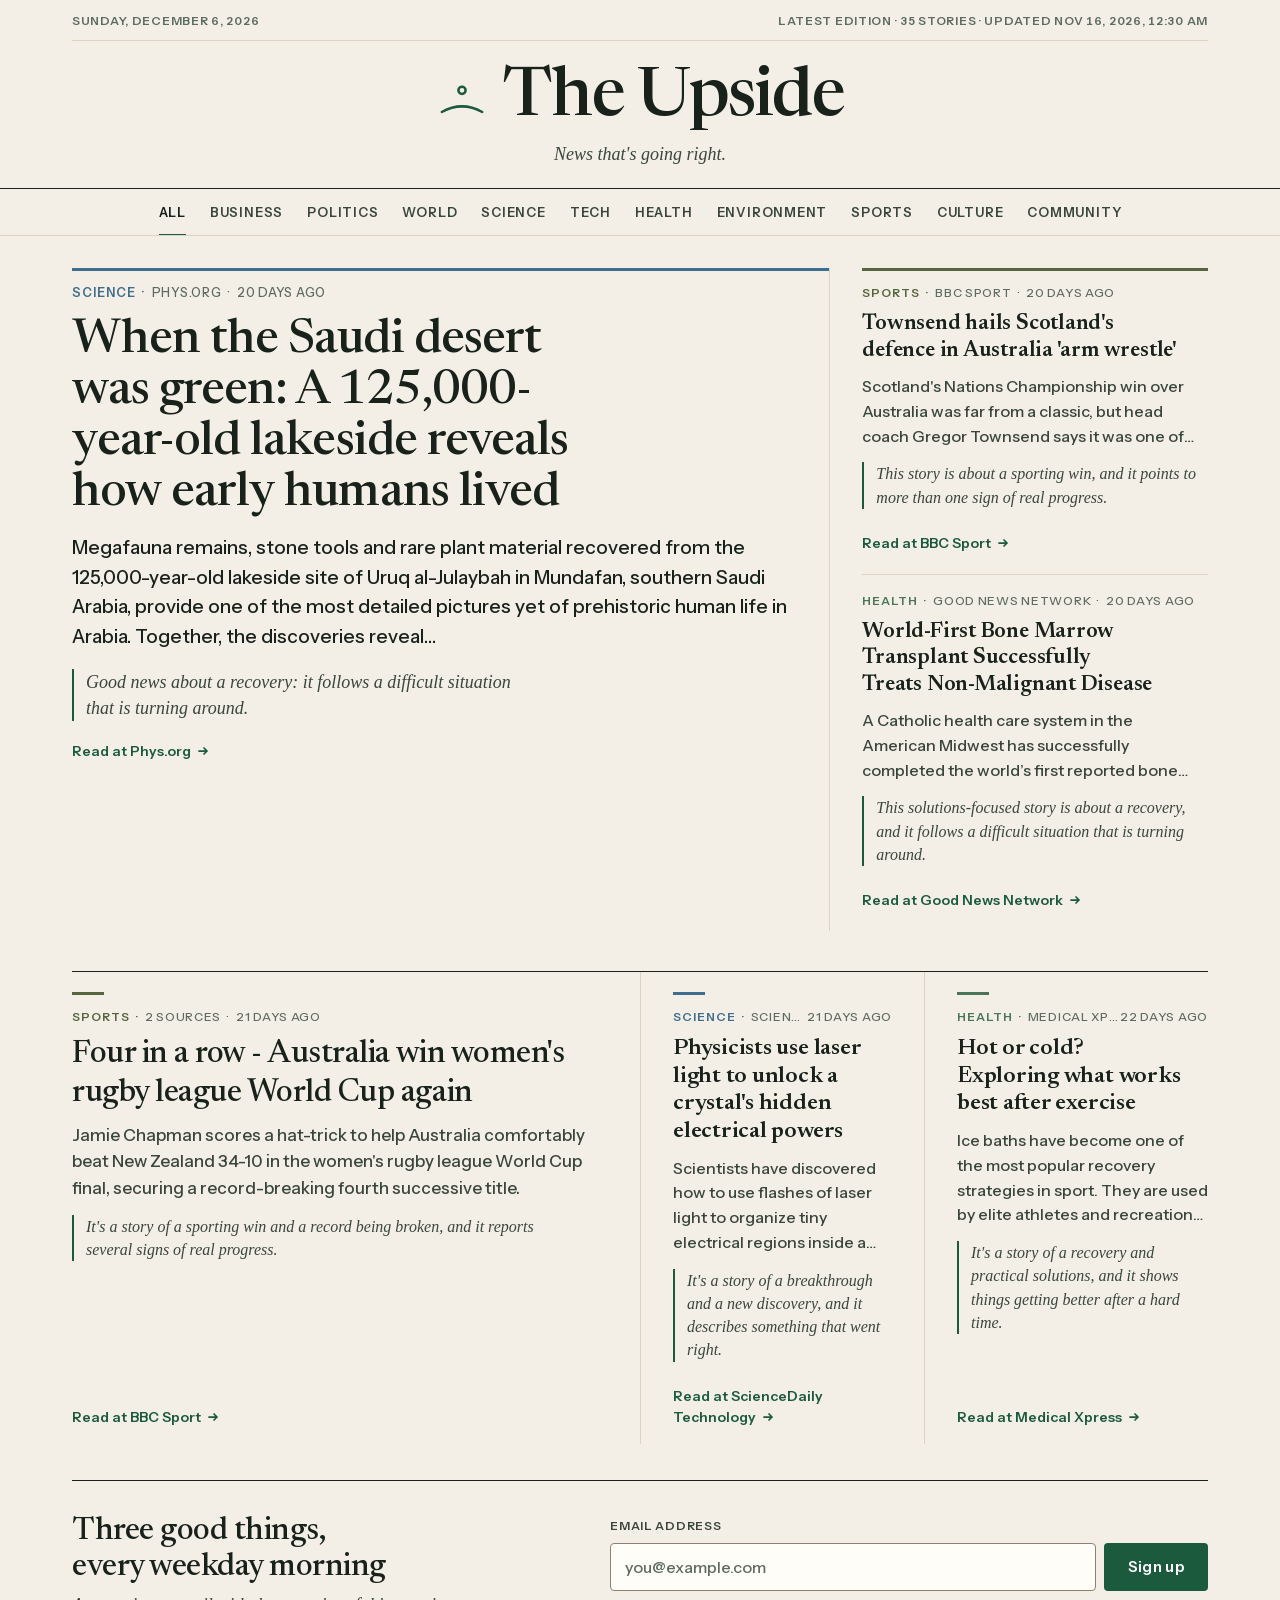
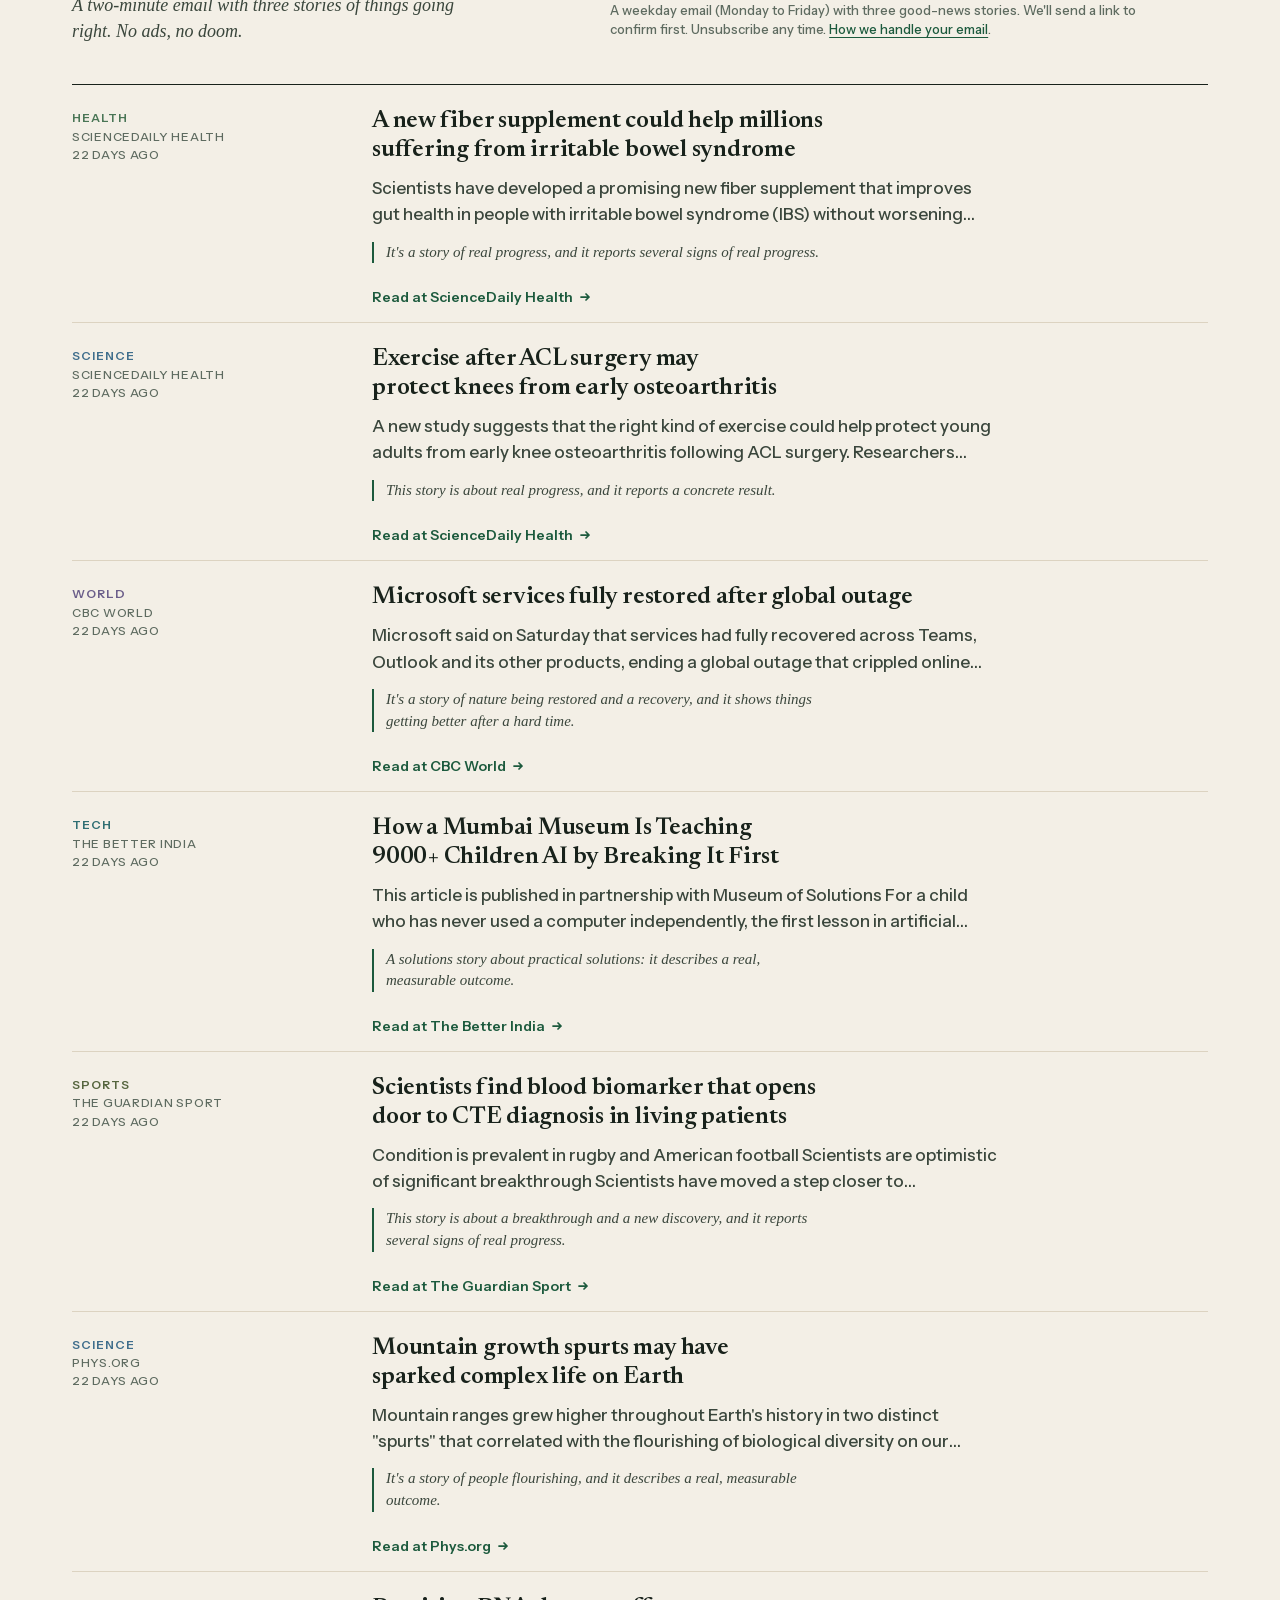
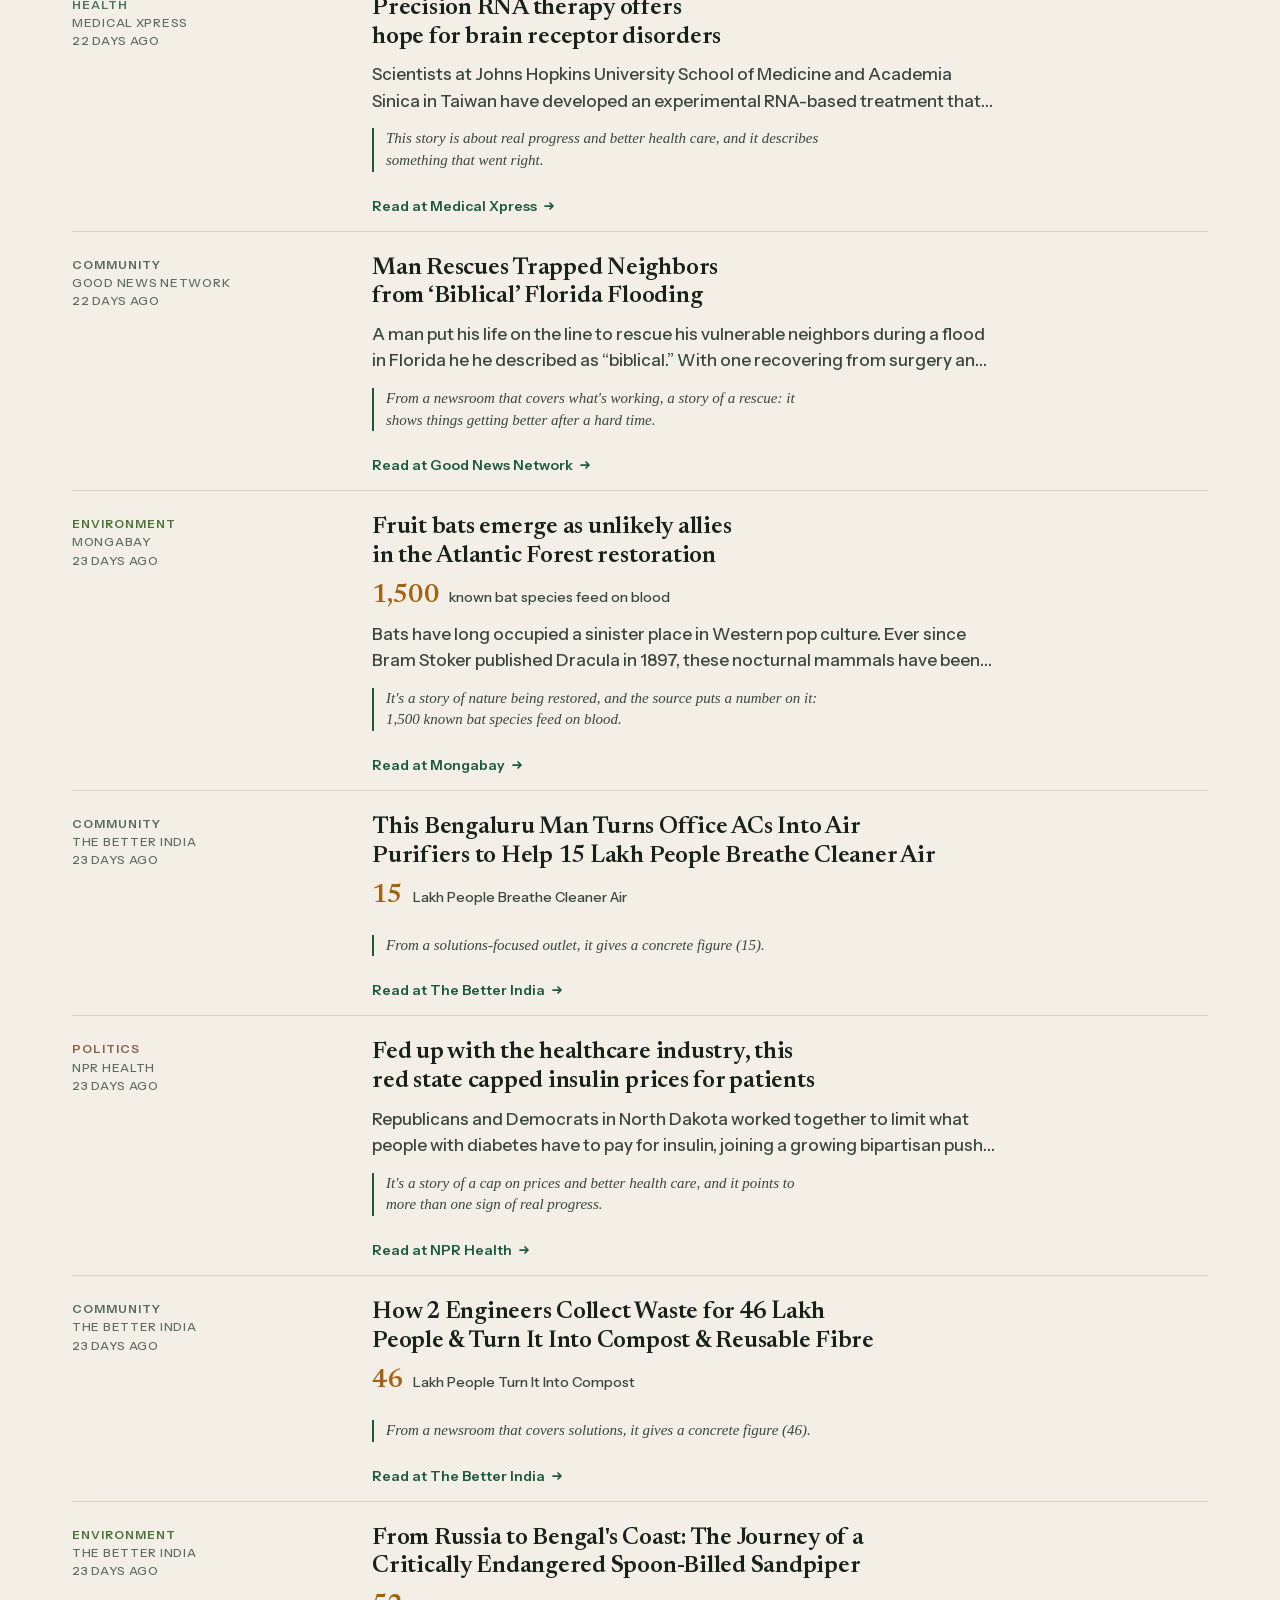
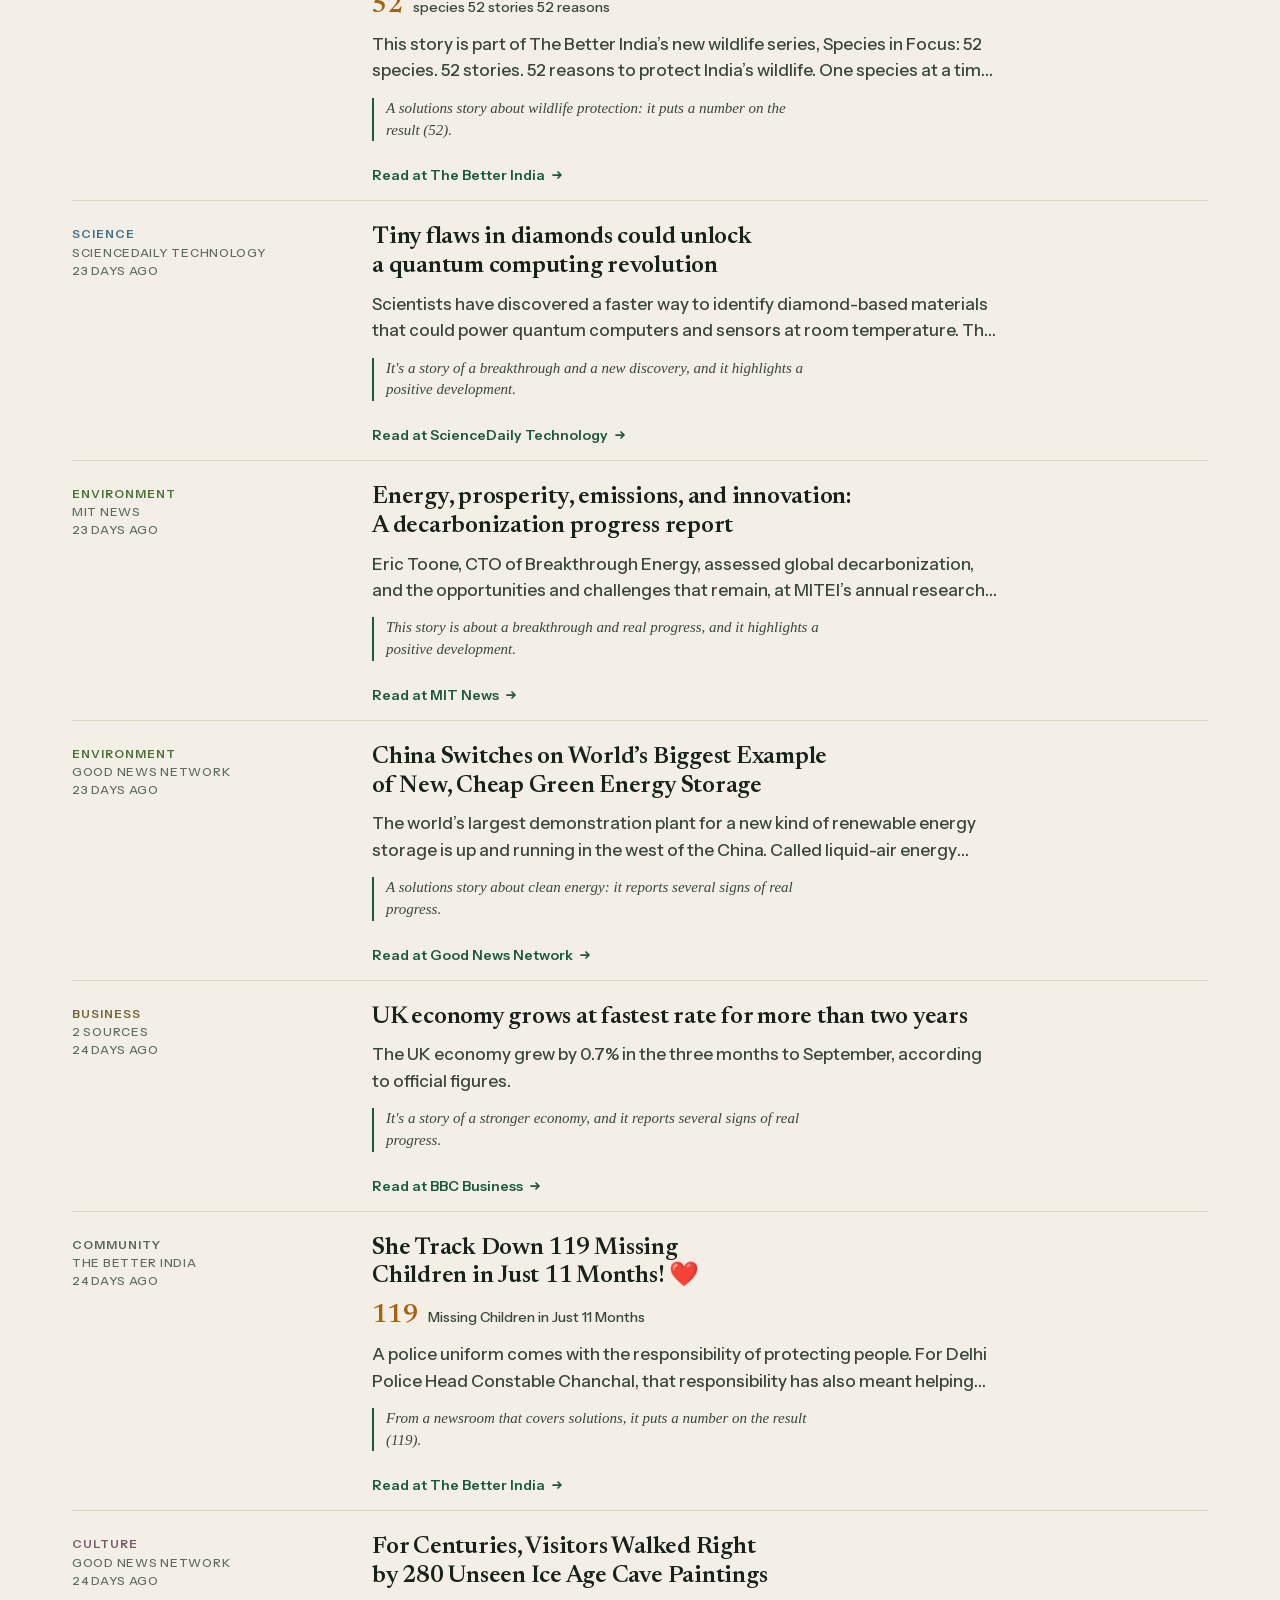
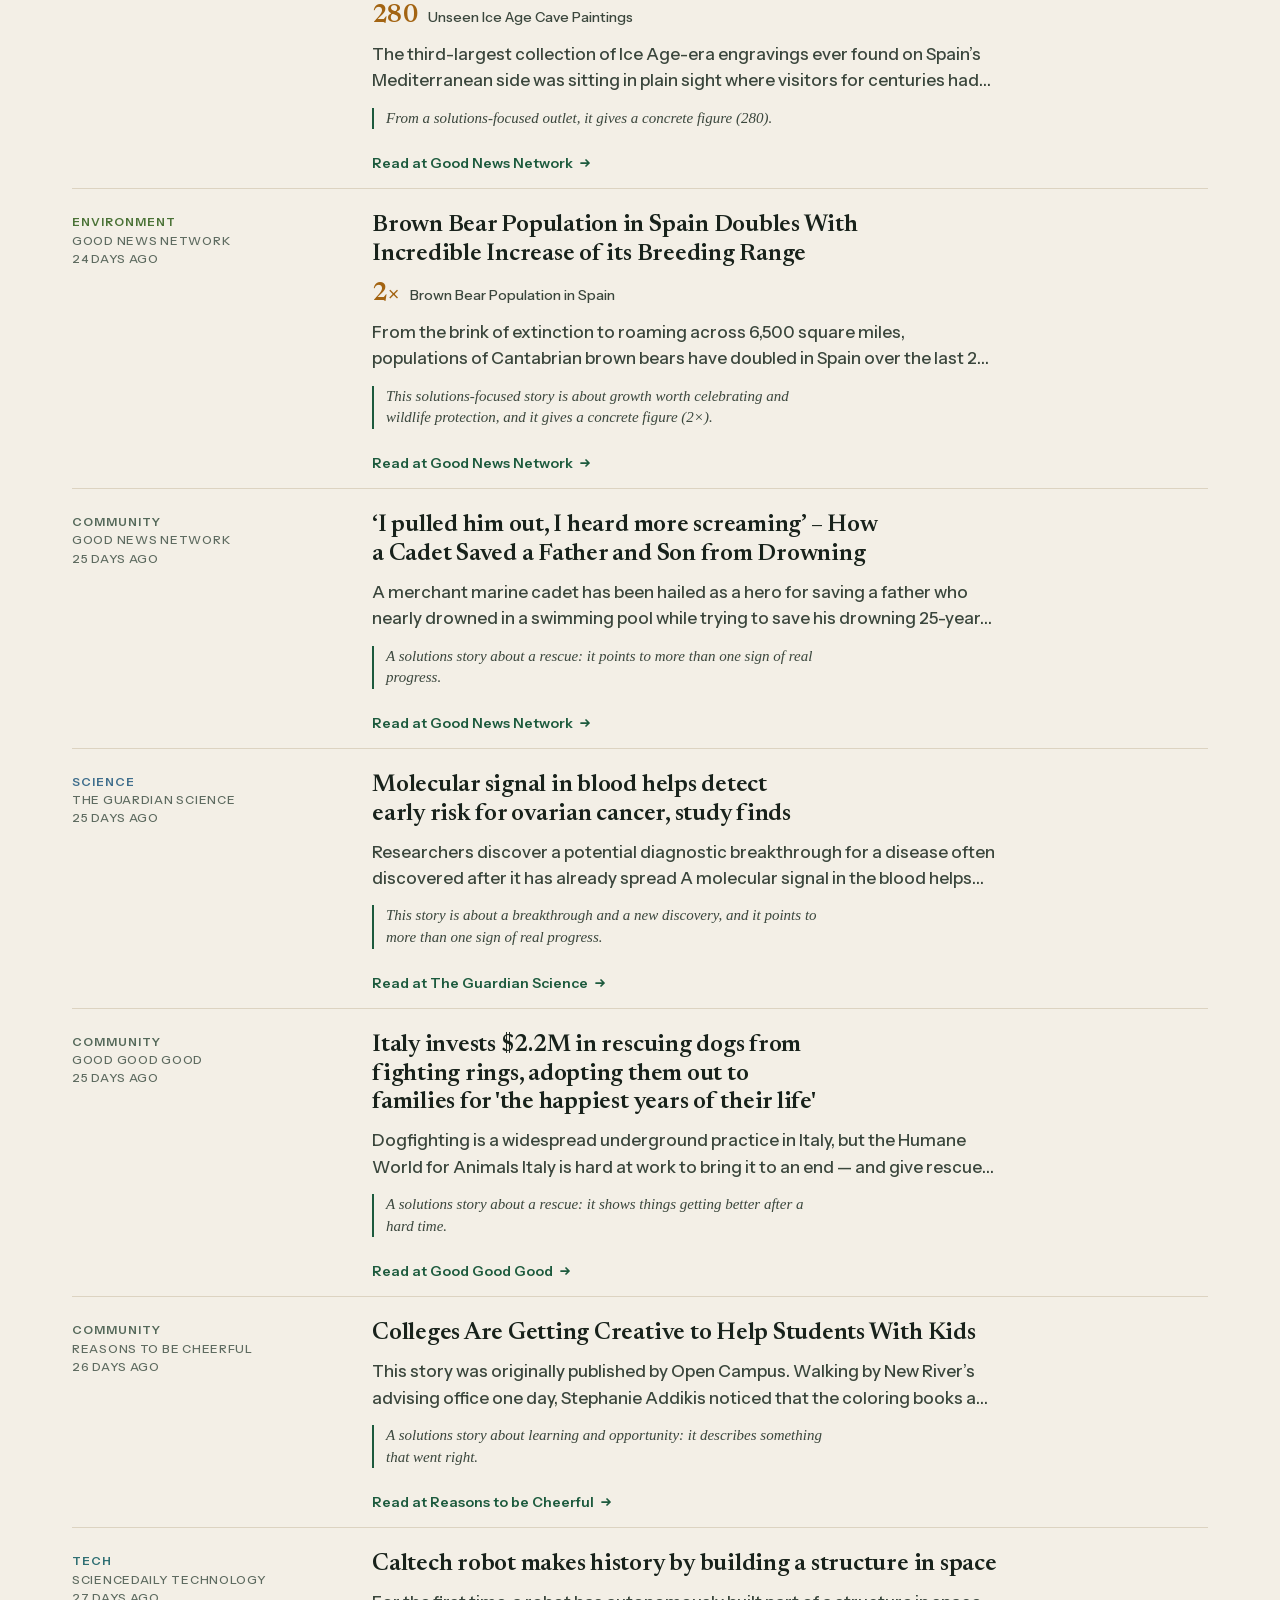
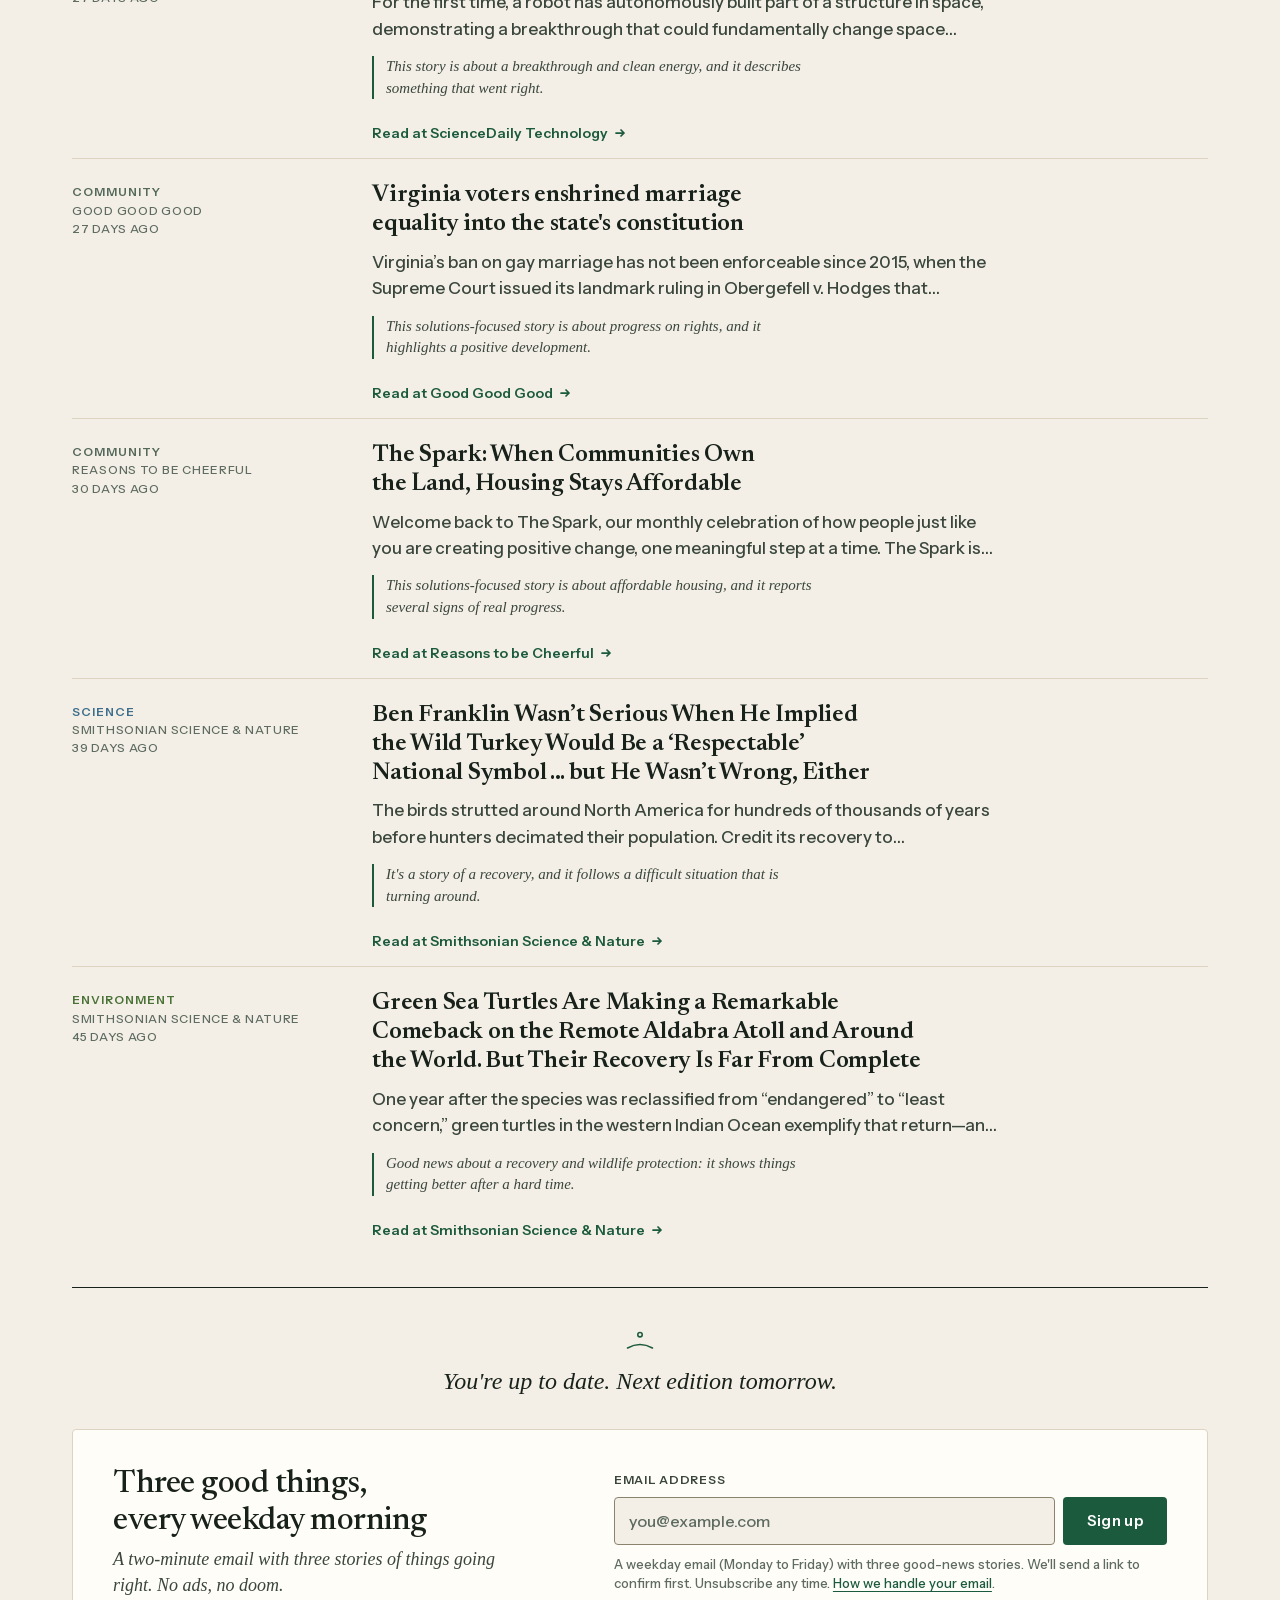
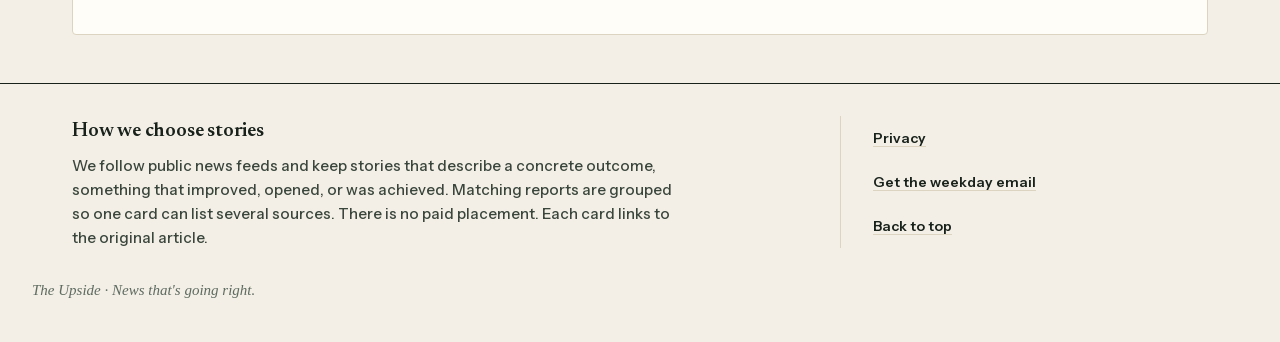
==== commit 79e331d3: "Update The Upside public feed" ====
--- a/index.html
+++ b/index.html
@@ -82,7 +82,7 @@
       <div class="method-note">
         <h2>How we choose stories</h2>
         <p>
-          We follow public news feeds and keep stories that describe a concrete outcome — something that improved, opened, or was achieved.
+          We follow public news feeds and keep stories that describe a concrete outcome, something that improved, opened, or was achieved.
           Matching reports are grouped so one card can list several sources. There is no paid placement. Each card links to the original article.
         </p>
       </div>
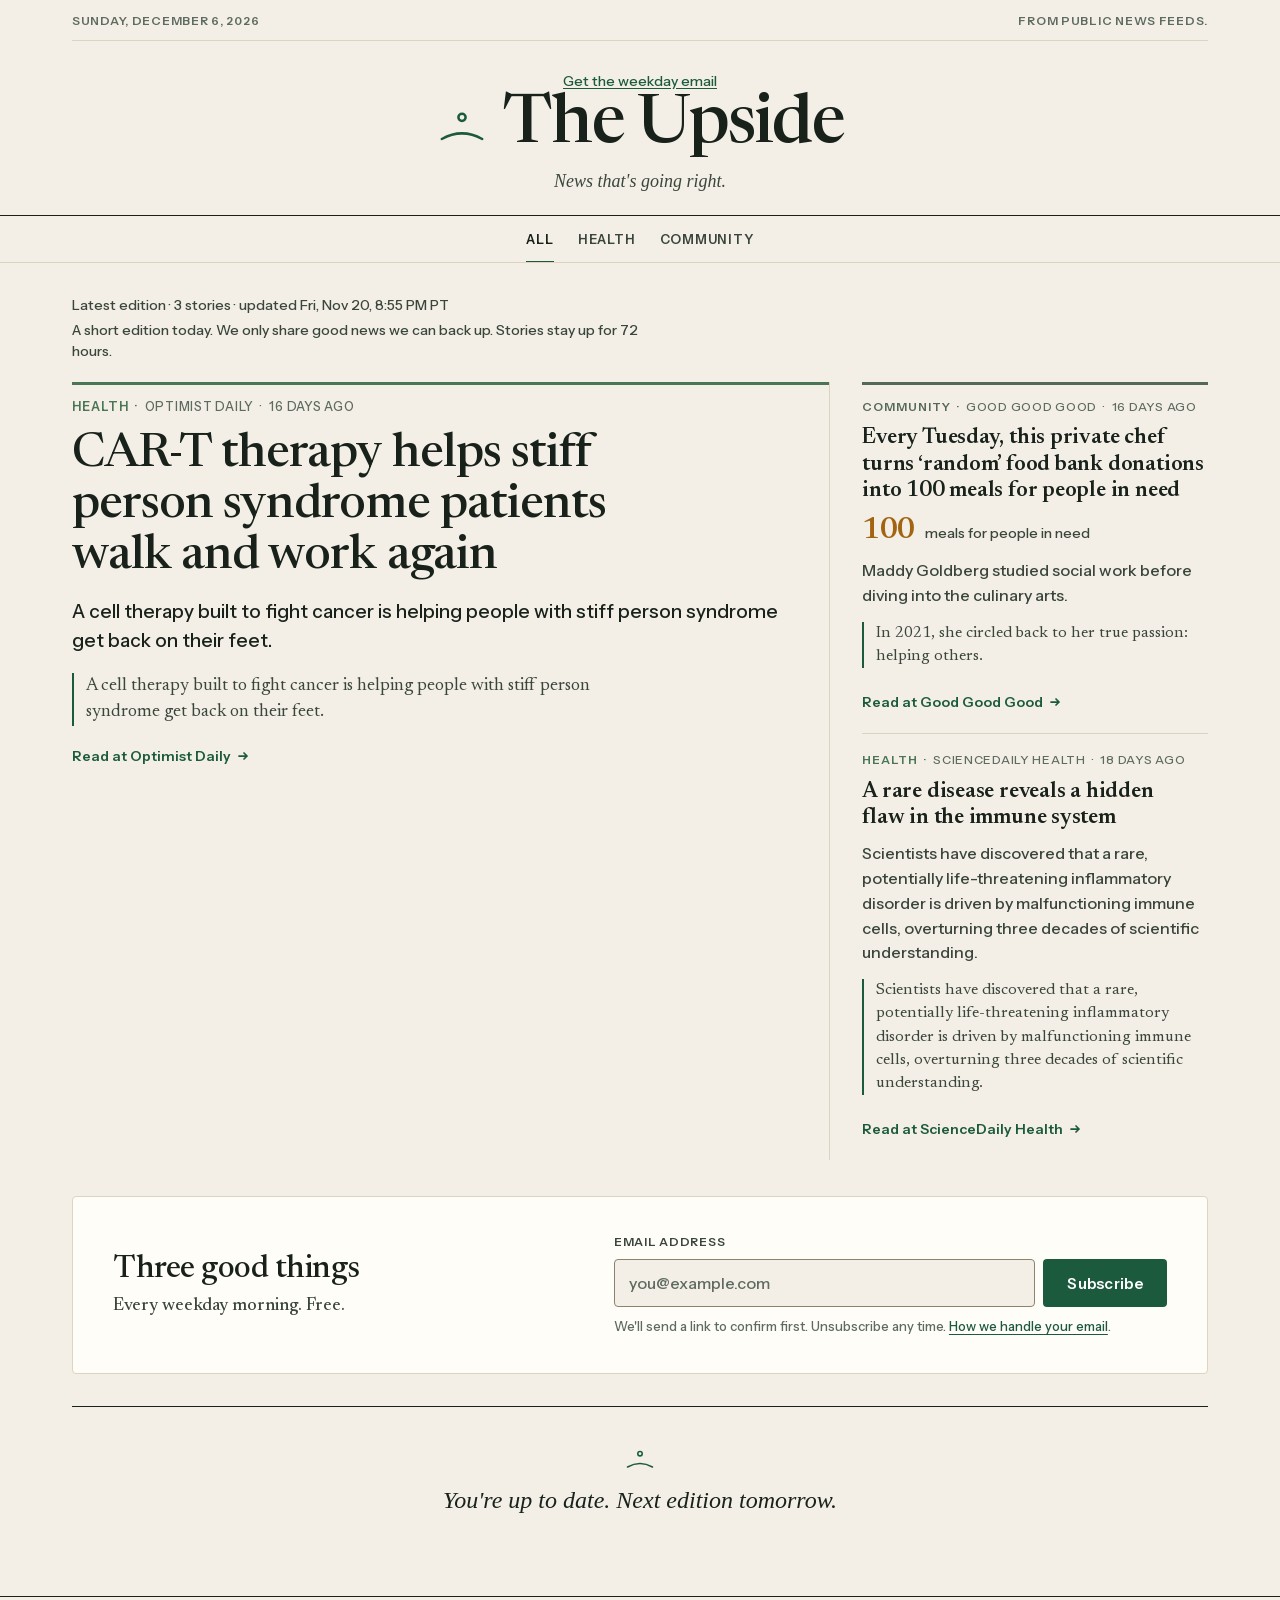
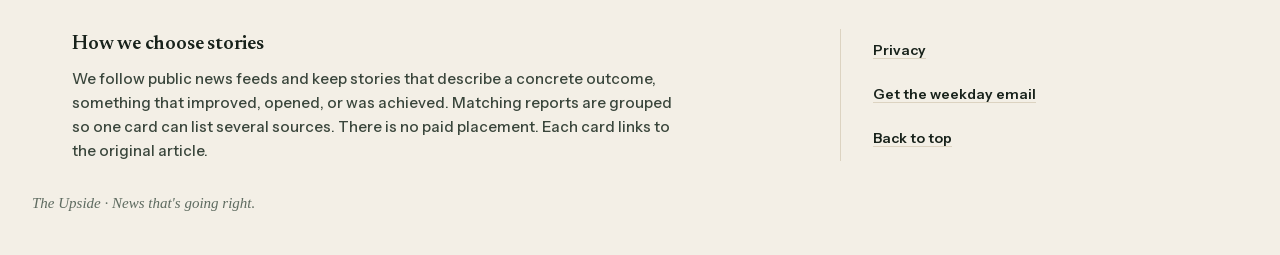
==== commit 7215a639: "Update The Upside public feed" ====
--- a/index.html
+++ b/index.html
@@ -29,6 +29,7 @@
         <p class="title"><a href="./">The Upside</a></p>
       </div>
       <p class="tag">News that's going right.</p>
+      <p class="masthead-email"><a href="#signup-end">Get the weekday email</a></p>
     </div>
   </header>
 
@@ -44,13 +45,19 @@
       This is a <strong>sample</strong> feed. Live stories could not be loaded, so every card below is labelled Sample and is not real news.
     </p>
 
-    <!-- Email signup. app.js places one copy after the 6th card and one at the
-         end of the feed; __S__ becomes a per-copy id suffix so ids stay unique. -->
+    <!-- D4 edition bar (20 Nov 2026). Facts only: count and update time. -->
+    <div class="edition-bar" id="edition-bar-wrap">
+      <p class="edition-bar-text" id="edition-bar"></p>
+      <p class="edition-note" id="edition-note" hidden></p>
+    </div>
+
+    <!-- Email signup (D5/G1, 20 Nov 2026). app.js places the one copy after
+         card 3, or after the last card when there are fewer; id signup-end. -->
     <template id="signup-template">
       <section class="signup" data-slot="__SLOT__" id="signup__S__" aria-labelledby="signup-title__S__">
         <div class="signup-copy">
-          <h2 id="signup-title__S__">Three good things, every weekday morning</h2>
-          <p class="signup-lede">A two-minute email with three stories of things going right. No ads, no doom.</p>
+          <h2 id="signup-title__S__">Three good things</h2>
+          <p class="signup-lede">Every weekday morning. Free.</p>
         </div>
         <form class="signup-form" id="signup-form__S__" action="https://assets.mailerlite.com/jsonp/2798749/forms/204243387640972358/subscribe" method="post" novalidate>
           <label class="signup-label" for="signup-email__S__">Email address</label>
@@ -58,9 +65,9 @@
             <input class="signup-input" id="signup-email__S__" name="fields[email]" type="email" autocomplete="email" inputmode="email" required placeholder="you@example.com" aria-describedby="signup-consent__S__ signup-msg__S__">
             <input type="hidden" name="ml-submit" value="1">
             <input type="hidden" name="anticsrf" value="true">
-            <button class="signup-button" type="submit">Sign up</button>
+            <button class="signup-button" type="submit">Subscribe</button>
           </div>
-          <p class="signup-consent" id="signup-consent__S__">A weekday email (Monday to Friday) with three good-news stories. We'll send a link to confirm first. Unsubscribe any time. <a href="privacy.html">How we handle your email</a>.</p>
+          <p class="signup-consent" id="signup-consent__S__">We'll send a link to confirm first. Unsubscribe any time. <a href="privacy.html">How we handle your email</a>.</p>
           <p class="signup-msg" id="signup-msg__S__" role="status" aria-live="polite"></p>
         </form>
       </section>
@@ -68,12 +75,8 @@
 
     <section id="feed" class="feed" aria-label="Good news stories"></section>
     <p class="empty" id="empty" hidden></p>
-    <div class="more-wrap" id="more-wrap" hidden>
-      <button type="button" class="load-more" id="load-more">Load more</button>
-    </div>
     <div class="feed-end" id="feed-end" hidden>
       <p class="feed-end-note" id="feed-end-note" hidden><svg class="feed-end-mark" width="32" height="32" viewBox="0 0 36 36" aria-hidden="true" focusable="false"><path d="M4 27c9-5 19-5 28 0" fill="none" stroke="currentColor" stroke-width="1.75" stroke-linecap="round"/><circle cx="18" cy="12" r="2.5" fill="none" stroke="currentColor" stroke-width="1.75"/></svg>You're up to date. Next edition tomorrow.</p>
-      <div id="signup-end-slot"></div>
     </div>
   </main>
 
--- a/styles.css
+++ b/styles.css
@@ -383,6 +383,14 @@
   overflow-wrap: anywhere;
 }
 .card h2 a { color: var(--ink); text-decoration: none; }
+/* Title links: ink, no underline at rest; 1px underline on hover/focus and the
+   same green focus ring as the tabs. */
+.card h2 a:focus-visible {
+  text-decoration: underline;
+  text-decoration-thickness: 1px;
+  text-underline-offset: 3px;
+  outline: 2px solid var(--accent);
+}
 
 /* Figure slot: always directly under the headline, only when the source states
    it. Fix 4: no reserved height, so a card without a figure has no gap. */
@@ -432,7 +440,7 @@
   padding-left: 12px;
   border-left: 2px solid var(--accent);
   font-family: var(--serif);
-  font-style: italic;
+  font-style: normal; /* roman, 20 Nov 2026 */
   font-weight: 400;
   font-size: 16px;
   line-height: 1.45;
@@ -697,6 +705,14 @@
 .load-more:active { transform: scale(0.97); }
 
 .feed-end { margin: 32px 0 0; }
+
+/* D4 edition bar and short-edition note (20 Nov 2026). */
+.edition-bar { margin: 0 0 20px; font-family: var(--sans, "Instrument Sans", sans-serif); }
+.edition-bar-text { margin: 0; font-size: 14px; line-height: 1.5; color: var(--ink-soft); }
+.edition-note { margin: 4px 0 0; font-size: 14px; line-height: 1.5; color: var(--ink-soft); max-width: 60ch; }
+/* D5/G1 masthead link to the signup (no modal, no sticky bar). */
+.masthead-email { margin: 6px 0 0; font-size: 14px; }
+.masthead-email a { color: var(--accent); text-decoration: underline; text-underline-offset: 2px; }
 .feed-end-note {
   margin: 0 0 32px;
   padding: 36px 0 0;
@@ -771,7 +787,7 @@
 /* ---------- Hover (pointer devices only) ---------- */
 @media (hover: hover) and (pointer: fine) {
   .filters button:not(:disabled):hover { color: var(--ink); }
-  .card h2 a:hover { text-decoration: underline; text-decoration-thickness: 1px; text-decoration-color: var(--line); }
+  .card h2 a:hover { text-decoration: underline; text-decoration-thickness: 1px; text-underline-offset: 3px; }
   .card-foot a.read:hover { color: var(--accent-hover); }
   .card-foot a.read:hover .read-arrow { transform: translateX(3px); }
   .load-more:hover { background: var(--ink); color: var(--paper); }
@@ -831,3 +847,12 @@
     margin: 4px 0 0;
   }
 }
+
+/* summary-unclamp (20 Nov 2026): the card shows one exact publisher sentence,
+   never clipped with an ellipsis, on any layout or screen size. */
+.card .summary {
+  display: block !important;
+  -webkit-line-clamp: none !important;
+  line-clamp: none !important;
+  overflow: visible !important;
+}
--- a/signup.css
+++ b/signup.css
@@ -29,7 +29,7 @@
   margin: 0;
   color: var(--ink-soft);
   font-family: var(--serif);
-  font-style: italic;
+  font-style: normal; /* roman, 20 Nov 2026 */
   font-size: 18px;
   line-height: 1.45;
   max-width: 44ch;
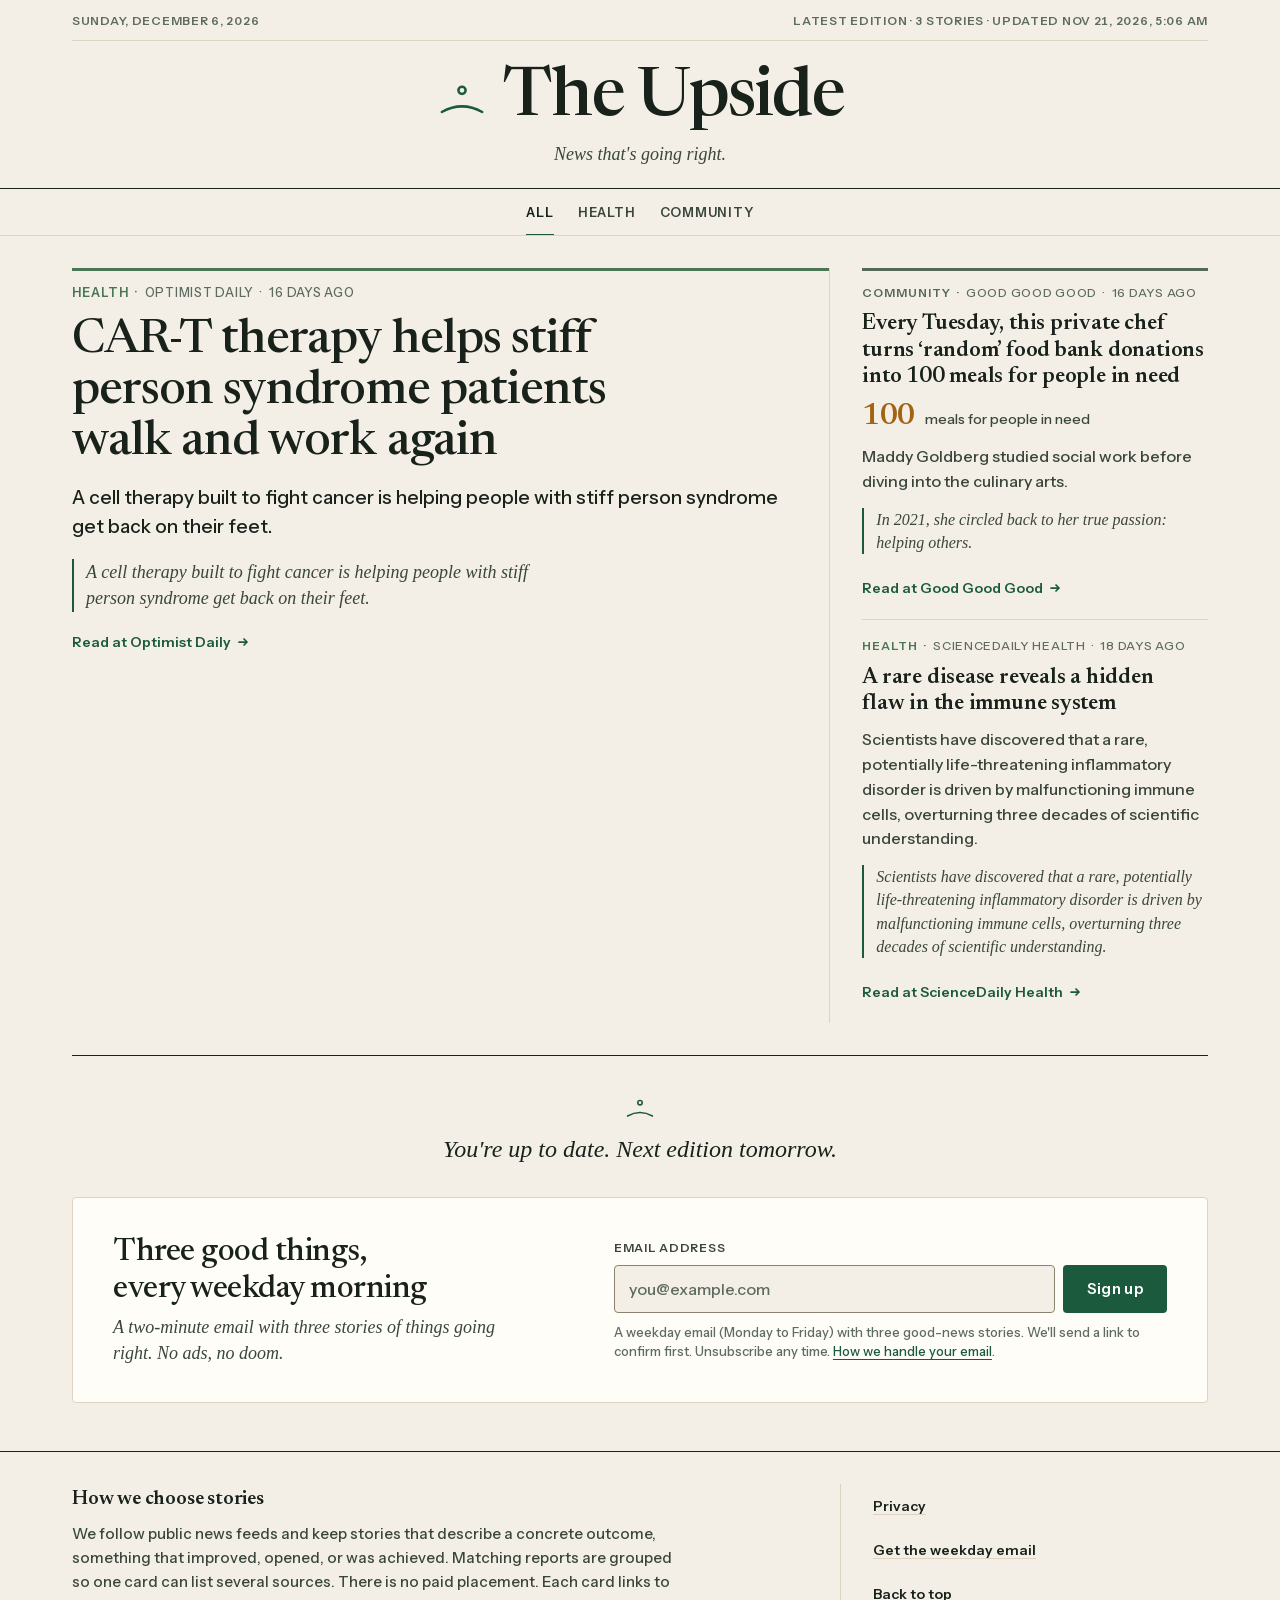
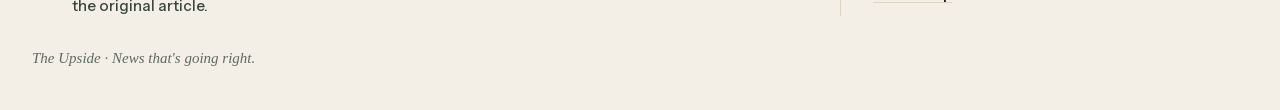
==== commit a2903cab: "Update The Upside public feed" ====
--- a/index.html
+++ b/index.html
@@ -29,7 +29,6 @@
         <p class="title"><a href="./">The Upside</a></p>
       </div>
       <p class="tag">News that's going right.</p>
-      <p class="masthead-email"><a href="#signup-end">Get the weekday email</a></p>
     </div>
   </header>
 
@@ -45,19 +44,13 @@
       This is a <strong>sample</strong> feed. Live stories could not be loaded, so every card below is labelled Sample and is not real news.
     </p>
 
-    <!-- D4 edition bar (20 Nov 2026). Facts only: count and update time. -->
-    <div class="edition-bar" id="edition-bar-wrap">
-      <p class="edition-bar-text" id="edition-bar"></p>
-      <p class="edition-note" id="edition-note" hidden></p>
-    </div>
-
-    <!-- Email signup (D5/G1, 20 Nov 2026). app.js places the one copy after
-         card 3, or after the last card when there are fewer; id signup-end. -->
+    <!-- Email signup. app.js places one copy after the 6th card and one at the
+         end of the feed; __S__ becomes a per-copy id suffix so ids stay unique. -->
     <template id="signup-template">
       <section class="signup" data-slot="__SLOT__" id="signup__S__" aria-labelledby="signup-title__S__">
         <div class="signup-copy">
-          <h2 id="signup-title__S__">Three good things</h2>
-          <p class="signup-lede">Every weekday morning. Free.</p>
+          <h2 id="signup-title__S__">Three good things, every weekday morning</h2>
+          <p class="signup-lede">A two-minute email with three stories of things going right. No ads, no doom.</p>
         </div>
         <form class="signup-form" id="signup-form__S__" action="https://assets.mailerlite.com/jsonp/2798749/forms/204243387640972358/subscribe" method="post" novalidate>
           <label class="signup-label" for="signup-email__S__">Email address</label>
@@ -65,9 +58,9 @@
             <input class="signup-input" id="signup-email__S__" name="fields[email]" type="email" autocomplete="email" inputmode="email" required placeholder="you@example.com" aria-describedby="signup-consent__S__ signup-msg__S__">
             <input type="hidden" name="ml-submit" value="1">
             <input type="hidden" name="anticsrf" value="true">
-            <button class="signup-button" type="submit">Subscribe</button>
+            <button class="signup-button" type="submit">Sign up</button>
           </div>
-          <p class="signup-consent" id="signup-consent__S__">We'll send a link to confirm first. Unsubscribe any time. <a href="privacy.html">How we handle your email</a>.</p>
+          <p class="signup-consent" id="signup-consent__S__">A weekday email (Monday to Friday) with three good-news stories. We'll send a link to confirm first. Unsubscribe any time. <a href="privacy.html">How we handle your email</a>.</p>
           <p class="signup-msg" id="signup-msg__S__" role="status" aria-live="polite"></p>
         </form>
       </section>
@@ -75,8 +68,12 @@
 
     <section id="feed" class="feed" aria-label="Good news stories"></section>
     <p class="empty" id="empty" hidden></p>
+    <div class="more-wrap" id="more-wrap" hidden>
+      <button type="button" class="load-more" id="load-more">Load more</button>
+    </div>
     <div class="feed-end" id="feed-end" hidden>
       <p class="feed-end-note" id="feed-end-note" hidden><svg class="feed-end-mark" width="32" height="32" viewBox="0 0 36 36" aria-hidden="true" focusable="false"><path d="M4 27c9-5 19-5 28 0" fill="none" stroke="currentColor" stroke-width="1.75" stroke-linecap="round"/><circle cx="18" cy="12" r="2.5" fill="none" stroke="currentColor" stroke-width="1.75"/></svg>You're up to date. Next edition tomorrow.</p>
+      <div id="signup-end-slot"></div>
     </div>
   </main>
 
--- a/styles.css
+++ b/styles.css
@@ -426,12 +426,7 @@
   color: var(--ink-soft);
   font-size: 16px;
   line-height: 1.55;
-  display: -webkit-box;
-  -webkit-box-orient: vertical;
-  -webkit-line-clamp: 3;
-  line-clamp: 3;
-  overflow: hidden;
-  max-width: 68ch;
+  max-width: 68ch; /* no clamp: whole sentence shows (20 Nov 2026) */
 }
 
 /* Editor's margin note: the reason a story is good. */
@@ -440,7 +435,7 @@
   padding-left: 12px;
   border-left: 2px solid var(--accent);
   font-family: var(--serif);
-  font-style: normal; /* roman, 20 Nov 2026 */
+  font-style: italic;
   font-weight: 400;
   font-size: 16px;
   line-height: 1.45;
@@ -542,8 +537,6 @@
   font-size: 18px;
   line-height: 1.55;
   color: var(--ink);
-  -webkit-line-clamp: 5;
-  line-clamp: 5;
   margin-bottom: 18px;
   max-width: 60ch;
 }
@@ -604,7 +597,6 @@
 }
 .river .card:last-child { border-bottom: 0; }
 .river .card h2 { font-size: 20px; }
-.river .summary { -webkit-line-clamp: 2; line-clamp: 2; }
 .river .impact-value { font-size: 26px; }
 .river .why-note { font-size: 15px; }
 
@@ -660,8 +652,7 @@
   .second.count-3 { grid-template-columns: minmax(0, 6fr) minmax(0, 3fr) minmax(0, 3fr); }
   .second.count-3 .card:first-child { grid-column: auto; padding-bottom: 4px; }
   .second.count-3 .card:first-child h2 { font-size: 32px; }
-  .second.count-3 .card:first-child .summary { font-size: 17px; -webkit-line-clamp: 4; line-clamp: 4; }
-  .second.count-3 .card:not(:first-child) .summary { -webkit-line-clamp: 4; line-clamp: 4; }
+  .second.count-3 .card:first-child .summary { font-size: 17px; }
 
   .river .card,
   .river .card[data-image="true"] { grid-template-columns: minmax(0, 3fr) minmax(0, 7fr) minmax(0, 2fr); }
@@ -705,14 +696,6 @@
 .load-more:active { transform: scale(0.97); }
 
 .feed-end { margin: 32px 0 0; }
-
-/* D4 edition bar and short-edition note (20 Nov 2026). */
-.edition-bar { margin: 0 0 20px; font-family: var(--sans, "Instrument Sans", sans-serif); }
-.edition-bar-text { margin: 0; font-size: 14px; line-height: 1.5; color: var(--ink-soft); }
-.edition-note { margin: 4px 0 0; font-size: 14px; line-height: 1.5; color: var(--ink-soft); max-width: 60ch; }
-/* D5/G1 masthead link to the signup (no modal, no sticky bar). */
-.masthead-email { margin: 6px 0 0; font-size: 14px; }
-.masthead-email a { color: var(--accent); text-decoration: underline; text-underline-offset: 2px; }
 .feed-end-note {
   margin: 0 0 32px;
   padding: 36px 0 0;
@@ -847,12 +830,3 @@
     margin: 4px 0 0;
   }
 }
-
-/* summary-unclamp (20 Nov 2026): the card shows one exact publisher sentence,
-   never clipped with an ellipsis, on any layout or screen size. */
-.card .summary {
-  display: block !important;
-  -webkit-line-clamp: none !important;
-  line-clamp: none !important;
-  overflow: visible !important;
-}
--- a/signup.css
+++ b/signup.css
@@ -29,7 +29,7 @@
   margin: 0;
   color: var(--ink-soft);
   font-family: var(--serif);
-  font-style: normal; /* roman, 20 Nov 2026 */
+  font-style: italic;
   font-size: 18px;
   line-height: 1.45;
   max-width: 44ch;
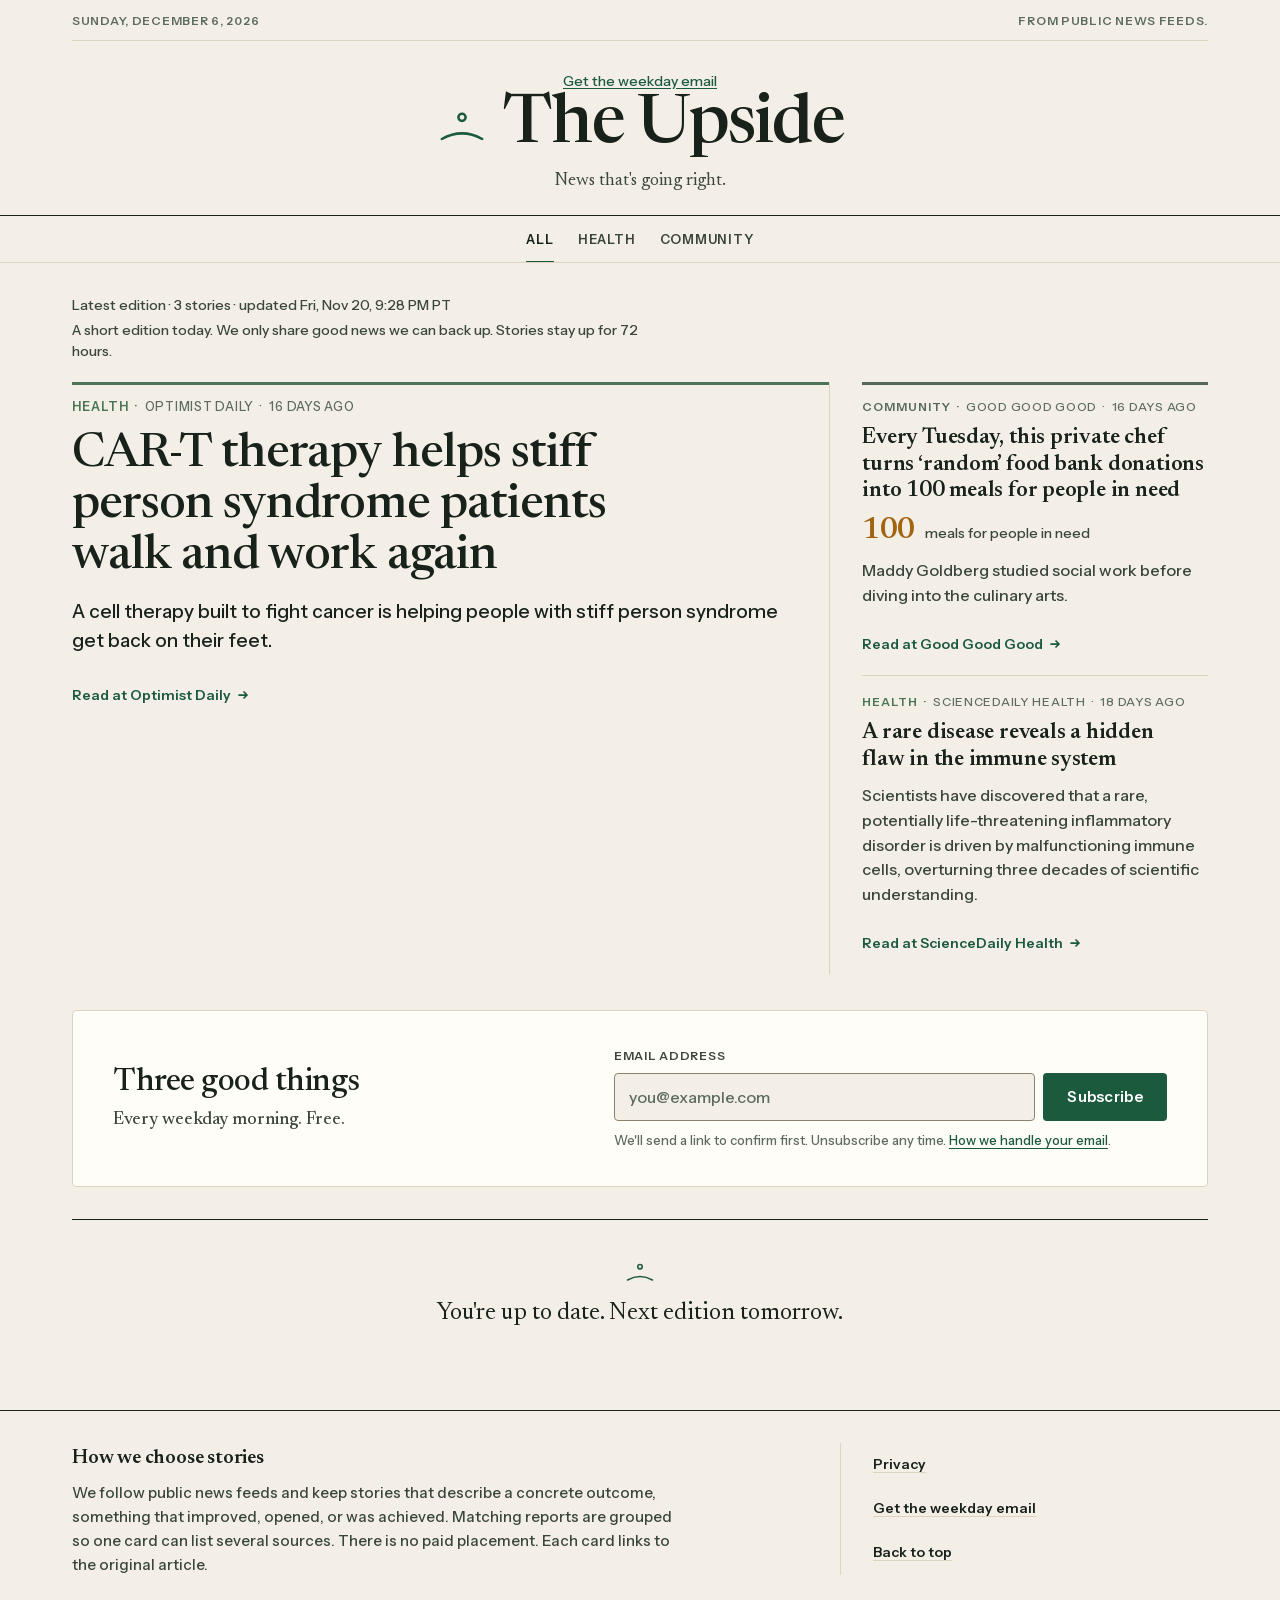
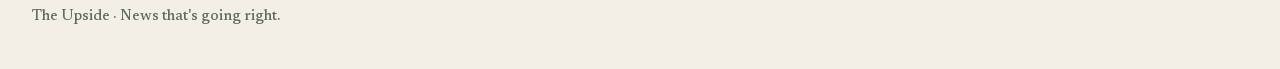
==== commit 99eab566: "Update The Upside public feed" ====
--- a/index.html
+++ b/index.html
@@ -3,7 +3,7 @@
 <head>
   <meta charset="utf-8">
   <meta name="viewport" content="width=device-width, initial-scale=1">
-  <meta name="description" content="The Upside is a good-news-only feed. Headlines, short summaries, and links to original reporting.">
+  <meta name="description" content="Calm, positive news from public news feeds. Each story links to the original article and stays up for 72 hours.">
   <meta name="theme-color" content="#F3EFE6">
   <title>The Upside - news that's going right</title>
   <link rel="preload" href="fonts/font-6.woff2" as="font" type="font/woff2" crossorigin>
@@ -29,6 +29,7 @@
         <p class="title"><a href="./">The Upside</a></p>
       </div>
       <p class="tag">News that's going right.</p>
+      <p class="masthead-email"><a href="#signup-end">Get the weekday email</a></p>
     </div>
   </header>
 
@@ -44,13 +45,19 @@
       This is a <strong>sample</strong> feed. Live stories could not be loaded, so every card below is labelled Sample and is not real news.
     </p>
 
-    <!-- Email signup. app.js places one copy after the 6th card and one at the
-         end of the feed; __S__ becomes a per-copy id suffix so ids stay unique. -->
+    <!-- D4 edition bar (20 Nov 2026). Facts only: count and update time. -->
+    <div class="edition-bar" id="edition-bar-wrap">
+      <p class="edition-bar-text" id="edition-bar"></p>
+      <p class="edition-note" id="edition-note" hidden></p>
+    </div>
+
+    <!-- Email signup (D5/G1, 20 Nov 2026). app.js places the one copy after
+         card 3, or after the last card when there are fewer; id signup-end. -->
     <template id="signup-template">
       <section class="signup" data-slot="__SLOT__" id="signup__S__" aria-labelledby="signup-title__S__">
         <div class="signup-copy">
-          <h2 id="signup-title__S__">Three good things, every weekday morning</h2>
-          <p class="signup-lede">A two-minute email with three stories of things going right. No ads, no doom.</p>
+          <h2 id="signup-title__S__">Three good things</h2>
+          <p class="signup-lede">Every weekday morning. Free.</p>
         </div>
         <form class="signup-form" id="signup-form__S__" action="https://assets.mailerlite.com/jsonp/2798749/forms/204243387640972358/subscribe" method="post" novalidate>
           <label class="signup-label" for="signup-email__S__">Email address</label>
@@ -58,9 +65,9 @@
             <input class="signup-input" id="signup-email__S__" name="fields[email]" type="email" autocomplete="email" inputmode="email" required placeholder="you@example.com" aria-describedby="signup-consent__S__ signup-msg__S__">
             <input type="hidden" name="ml-submit" value="1">
             <input type="hidden" name="anticsrf" value="true">
-            <button class="signup-button" type="submit">Sign up</button>
+            <button class="signup-button" type="submit">Subscribe</button>
           </div>
-          <p class="signup-consent" id="signup-consent__S__">A weekday email (Monday to Friday) with three good-news stories. We'll send a link to confirm first. Unsubscribe any time. <a href="privacy.html">How we handle your email</a>.</p>
+          <p class="signup-consent" id="signup-consent__S__">We'll send a link to confirm first. Unsubscribe any time. <a href="privacy.html">How we handle your email</a>.</p>
           <p class="signup-msg" id="signup-msg__S__" role="status" aria-live="polite"></p>
         </form>
       </section>
@@ -68,12 +75,8 @@
 
     <section id="feed" class="feed" aria-label="Good news stories"></section>
     <p class="empty" id="empty" hidden></p>
-    <div class="more-wrap" id="more-wrap" hidden>
-      <button type="button" class="load-more" id="load-more">Load more</button>
-    </div>
     <div class="feed-end" id="feed-end" hidden>
       <p class="feed-end-note" id="feed-end-note" hidden><svg class="feed-end-mark" width="32" height="32" viewBox="0 0 36 36" aria-hidden="true" focusable="false"><path d="M4 27c9-5 19-5 28 0" fill="none" stroke="currentColor" stroke-width="1.75" stroke-linecap="round"/><circle cx="18" cy="12" r="2.5" fill="none" stroke="currentColor" stroke-width="1.75"/></svg>You're up to date. Next edition tomorrow.</p>
-      <div id="signup-end-slot"></div>
     </div>
   </main>
 
--- a/fonts/fonts.css
+++ b/fonts/fonts.css
@@ -1,23 +1,3 @@
-/* latin-ext */
-@font-face {
-  font-family: 'Instrument Sans';
-  font-style: italic;
-  font-weight: 500;
-  font-stretch: 100%;
-  font-display: swap;
-  src: url(font-0.woff2) format('woff2');
-  unicode-range: U+0100-02BA, U+02BD-02C5, U+02C7-02CC, U+02CE-02D7, U+02DD-02FF, U+0304, U+0308, U+0329, U+1D00-1DBF, U+1E00-1E9F, U+1EF2-1EFF, U+2020, U+20A0-20AB, U+20AD-20C4, U+2113, U+2C60-2C7F, U+A720-A7FF;
-}
-/* latin */
-@font-face {
-  font-family: 'Instrument Sans';
-  font-style: italic;
-  font-weight: 500;
-  font-stretch: 100%;
-  font-display: swap;
-  src: url(font-1.woff2) format('woff2');
-  unicode-range: U+0000-00FF, U+0131, U+0152-0153, U+02BB-02BC, U+02C6, U+02DA, U+02DC, U+0304, U+0308, U+0329, U+2000-206F, U+20AC, U+2122, U+2191, U+2193, U+2212, U+2215, U+FEFF, U+FFFD;
-}
 /* latin-ext */
 @font-face {
   font-family: 'Instrument Sans';
@@ -167,20 +147,3 @@
   unicode-range: U+0000-00FF, U+0131, U+0152-0153, U+02BB-02BC, U+02C6, U+02DA, U+02DC, U+0304, U+0308, U+0329, U+2000-206F, U+20AC, U+2122, U+2191, U+2193, U+2212, U+2215, U+FEFF, U+FFFD;
 }
 
-/* Newsreader italic 400 for the margin note */
-@font-face {
-  font-family: 'Newsreader';
-  font-style: italic;
-  font-weight: 400;
-  font-display: swap;
-  src: url(newsreader-italic-400-latin-ext.woff2) format('woff2');
-  unicode-range: U+0100-02BA, U+02BD-02C5, U+02C7-02CC, U+02CE-02D7, U+02DD-02FF, U+0304, U+0308, U+0329, U+1D00-1DBF, U+1E00-1E9F, U+1EF2-1EFF, U+2020, U+20A0-20AB, U+20AD-20C4, U+2113, U+2C60-2C7F, U+A720-A7FF;
-}
-@font-face {
-  font-family: 'Newsreader';
-  font-style: italic;
-  font-weight: 400;
-  font-display: swap;
-  src: url(newsreader-italic-400-latin.woff2) format('woff2');
-  unicode-range: U+0000-00FF, U+0131, U+0152-0153, U+02BB-02BC, U+02C6, U+02DA, U+02DC, U+0304, U+0308, U+0329, U+2000-206F, U+20AC, U+2122, U+2191, U+2193, U+2212, U+2215, U+FEFF, U+FFFD;
-}
--- a/styles.css
+++ b/styles.css
@@ -144,7 +144,7 @@
   order: 2;
   margin: 0;
   font-family: var(--serif);
-  font-style: italic;
+  font-style: normal; /* roman, 20 Nov 2026 */
   font-weight: 400;
   font-size: 16px;
   color: var(--ink-soft);
@@ -426,7 +426,7 @@
   color: var(--ink-soft);
   font-size: 16px;
   line-height: 1.55;
-  max-width: 68ch; /* no clamp: whole sentence shows (20 Nov 2026) */
+  max-width: 68ch;
 }
 
 /* Editor's margin note: the reason a story is good. */
@@ -435,7 +435,7 @@
   padding-left: 12px;
   border-left: 2px solid var(--accent);
   font-family: var(--serif);
-  font-style: italic;
+  font-style: normal; /* roman, 20 Nov 2026 */
   font-weight: 400;
   font-size: 16px;
   line-height: 1.45;
@@ -696,13 +696,21 @@
 .load-more:active { transform: scale(0.97); }
 
 .feed-end { margin: 32px 0 0; }
+
+/* D4 edition bar and short-edition note (20 Nov 2026). */
+.edition-bar { margin: 0 0 20px; font-family: var(--sans, "Instrument Sans", sans-serif); }
+.edition-bar-text { margin: 0; font-size: 14px; line-height: 1.5; color: var(--ink-soft); }
+.edition-note { margin: 4px 0 0; font-size: 14px; line-height: 1.5; color: var(--ink-soft); max-width: 60ch; }
+/* D5/G1 masthead link to the signup (no modal, no sticky bar). */
+.masthead-email { margin: 6px 0 0; font-size: 14px; }
+.masthead-email a { color: var(--accent); text-decoration: underline; text-underline-offset: 2px; }
 .feed-end-note {
   margin: 0 0 32px;
   padding: 36px 0 0;
   border-top: 1px solid var(--rule);
   text-align: center;
   font-family: var(--serif);
-  font-style: italic;
+  font-style: normal; /* roman, 20 Nov 2026 */
   font-weight: 400;
   font-size: 24px;
   line-height: 1.3;
@@ -757,7 +765,7 @@
   margin: 0 auto;
   padding: 12px var(--gutter) 40px;
   font-family: var(--serif);
-  font-style: italic;
+  font-style: normal; /* roman, 20 Nov 2026 */
   font-size: 15px;
   color: var(--muted);
 }
@@ -830,3 +838,12 @@
     margin: 4px 0 0;
   }
 }
+
+/* summary-unclamp (20 Nov 2026): the card shows one exact publisher sentence,
+   never clipped with an ellipsis, on any layout or screen size. */
+.card .summary {
+  display: block !important;
+  -webkit-line-clamp: none !important;
+  line-clamp: none !important;
+  overflow: visible !important;
+}
--- a/signup.css
+++ b/signup.css
@@ -29,7 +29,7 @@
   margin: 0;
   color: var(--ink-soft);
   font-family: var(--serif);
-  font-style: italic;
+  font-style: normal; /* roman, 20 Nov 2026 */
   font-size: 18px;
   line-height: 1.45;
   max-width: 44ch;
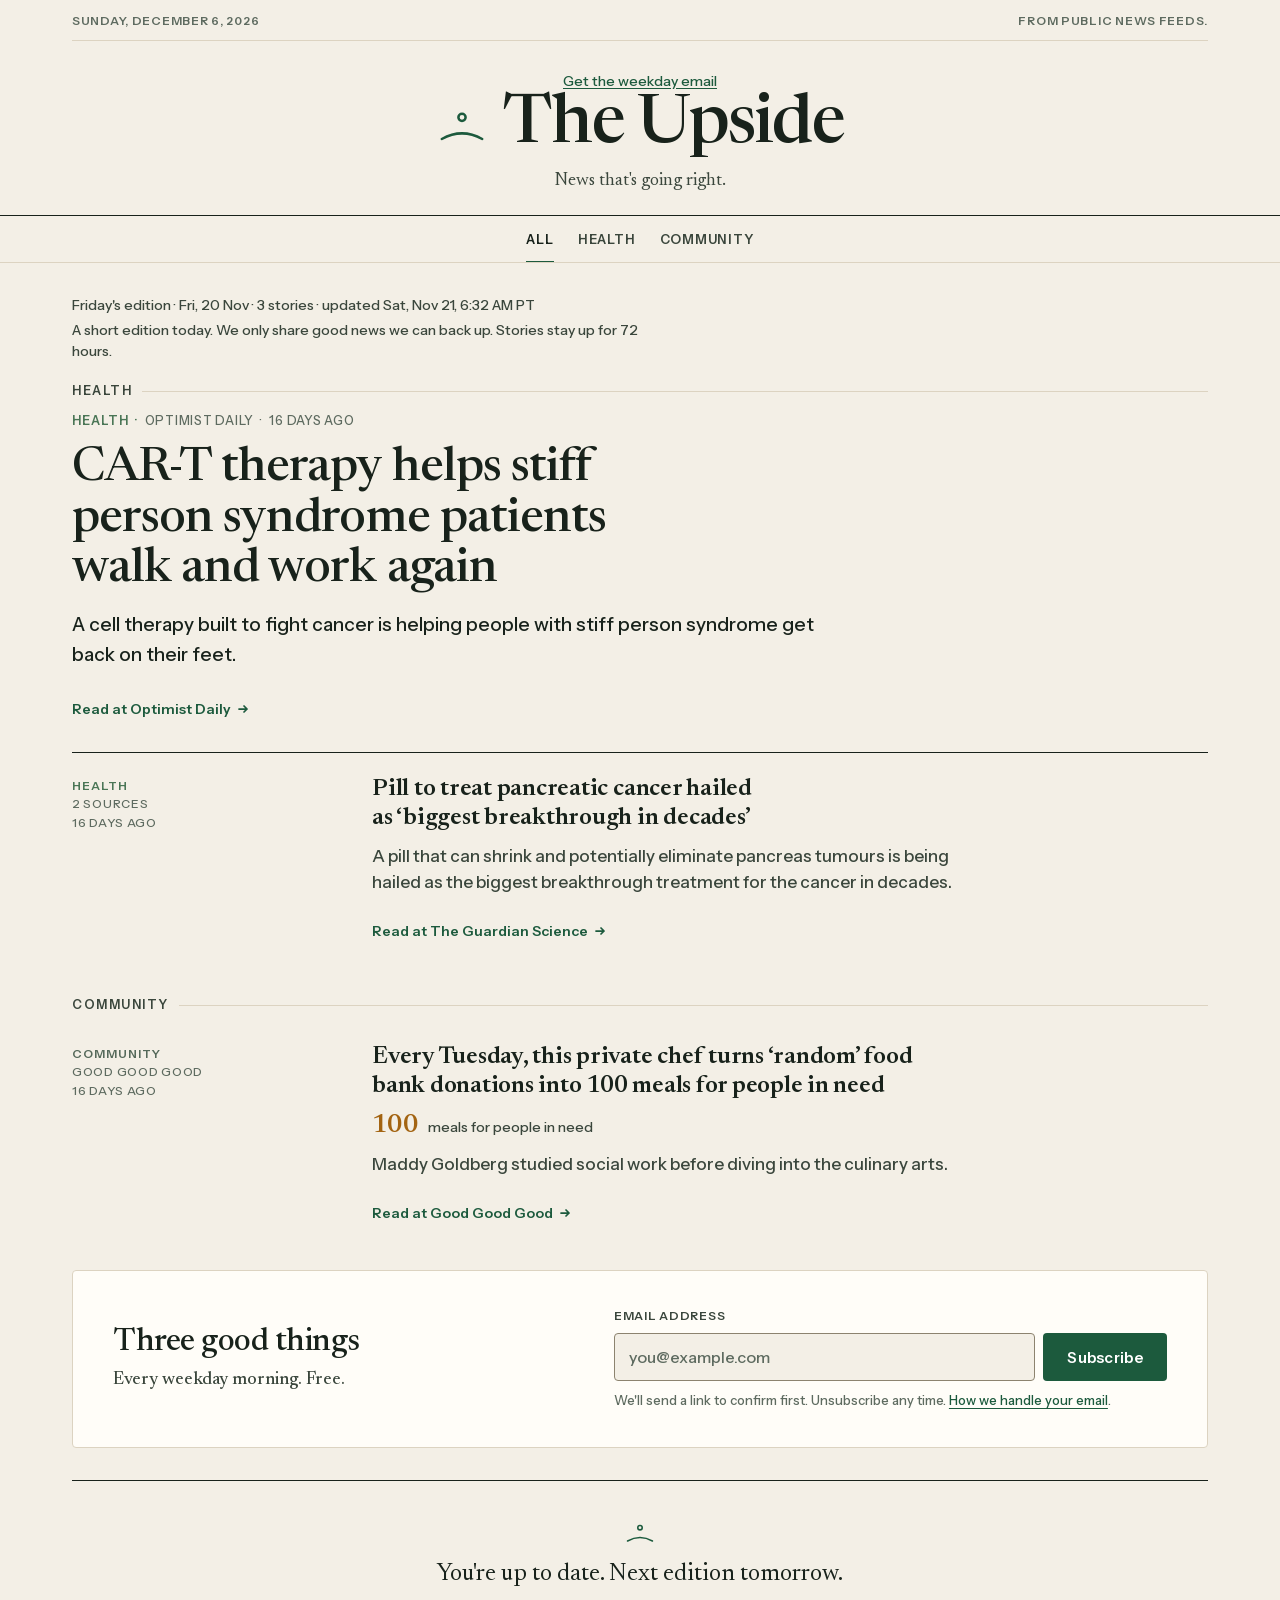
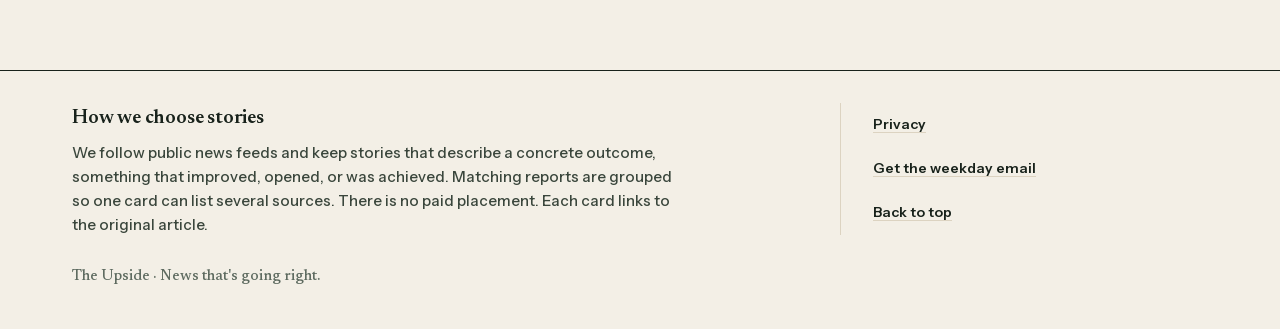
==== commit b5410233: "Update The Upside public feed" ====
--- a/index.html
+++ b/index.html
@@ -75,6 +75,11 @@
 
     <section id="feed" class="feed" aria-label="Good news stories"></section>
     <p class="empty" id="empty" hidden></p>
+    <!-- Load more (21 Nov 2026, Olivier): adds the previous edition still in
+         the public feed (72-hour window). Hidden when there is none. -->
+    <div class="more-wrap" id="more-wrap" hidden>
+      <button type="button" class="load-more" id="load-more" aria-controls="feed">Load more</button>
+    </div>
     <div class="feed-end" id="feed-end" hidden>
       <p class="feed-end-note" id="feed-end-note" hidden><svg class="feed-end-mark" width="32" height="32" viewBox="0 0 36 36" aria-hidden="true" focusable="false"><path d="M4 27c9-5 19-5 28 0" fill="none" stroke="currentColor" stroke-width="1.75" stroke-linecap="round"/><circle cx="18" cy="12" r="2.5" fill="none" stroke="currentColor" stroke-width="1.75"/></svg>You're up to date. Next edition tomorrow.</p>
     </div>
--- a/styles.css
+++ b/styles.css
@@ -371,7 +371,7 @@
   color: var(--ink-soft);
 }
 
-.card h2 {
+.card h4 {
   margin: 0 0 10px;
   font-family: var(--serif);
   font-weight: 600;
@@ -382,10 +382,10 @@
   text-wrap: balance;
   overflow-wrap: anywhere;
 }
-.card h2 a { color: var(--ink); text-decoration: none; }
+.card h4 a { color: var(--ink); text-decoration: none; }
 /* Title links: ink, no underline at rest; 1px underline on hover/focus and the
    same green focus ring as the tabs. */
-.card h2 a:focus-visible {
+.card h4 a:focus-visible {
   text-decoration: underline;
   text-decoration-thickness: 1px;
   text-underline-offset: 3px;
@@ -523,7 +523,7 @@
   border-top: 3px solid var(--cat, var(--ink));
 }
 .card.is-lead .meta { font-size: 12.5px; margin-bottom: 14px; }
-.card.is-lead h2 {
+.card.is-lead h4 {
   font-weight: 500;
   font-size: 34px;
   line-height: 1.08;
@@ -546,7 +546,7 @@
   padding: 18px 0 4px;
   border-top: 1px solid var(--line);
 }
-.rail .card h2 { font-size: 22px; }
+.rail .card h4 { font-size: 22px; }
 
 /* ---------- Second row ---------- */
 .second {
@@ -569,7 +569,7 @@
   margin: 0 0 14px;
   background: var(--cat, var(--ink));
 }
-.second .card h2 { font-size: 23px; }
+.second .card h4 { font-size: 23px; }
 
 /* ---------- River ---------- */
 .river {
@@ -596,17 +596,17 @@
   margin: 4px 0 0;
 }
 .river .card:last-child { border-bottom: 0; }
-.river .card h2 { font-size: 20px; }
+.river .card h4 { font-size: 20px; }
 .river .impact-value { font-size: 26px; }
 .river .why-note { font-size: 15px; }
 
 /* ---------- Tablet ---------- */
 @media (min-width: 720px) {
-  .card.is-lead h2 { font-size: 42px; }
+  .card.is-lead h4 { font-size: 42px; }
   .second { grid-template-columns: repeat(2, minmax(0, 1fr)); column-gap: var(--col-gap); }
   .second .card { border-top: 0; }
   .second.count-3 .card:first-child { grid-column: 1 / -1; padding-bottom: 20px; border-bottom: 1px solid var(--line); }
-  .second.count-3 .card:first-child h2 { font-size: 30px; font-weight: 500; letter-spacing: -0.015em; max-width: 28ch; }
+  .second.count-3 .card:first-child h4 { font-size: 30px; font-weight: 500; letter-spacing: -0.015em; max-width: 28ch; }
   .second.count-1 { grid-template-columns: minmax(0, 1fr); }
   .river .card,
   .river .card[data-image="true"] {
@@ -623,7 +623,7 @@
   .river .meta { flex-direction: column; align-items: stretch; margin: 3px 0 0; gap: 2px; }
   .river .meta .src { max-width: 100%; }
   .river .meta li:not(:last-child)::after { content: none; }
-  .river .card h2 { font-size: 22px; }
+  .river .card h4 { font-size: 22px; }
 }
 
 /* ---------- Desktop: 12-col front page ---------- */
@@ -635,7 +635,7 @@
   .front.solo { grid-template-columns: minmax(0, 1fr); }
   .card.is-lead { padding-right: 40px; align-self: start; }
   .card.is-lead .card-foot { margin-top: 0; }
-  .card.is-lead h2 { font-size: 48px; line-height: 1.06; }
+  .card.is-lead h4 { font-size: 48px; line-height: 1.06; }
   .card.is-lead .summary { font-size: 19px; }
   .rail {
     border-left: 1px solid var(--line);
@@ -651,13 +651,13 @@
   .second .card:last-child { padding-right: 0; }
   .second.count-3 { grid-template-columns: minmax(0, 6fr) minmax(0, 3fr) minmax(0, 3fr); }
   .second.count-3 .card:first-child { grid-column: auto; padding-bottom: 4px; }
-  .second.count-3 .card:first-child h2 { font-size: 32px; }
+  .second.count-3 .card:first-child h4 { font-size: 32px; }
   .second.count-3 .card:first-child .summary { font-size: 17px; }
 
   .river .card,
   .river .card[data-image="true"] { grid-template-columns: minmax(0, 3fr) minmax(0, 7fr) minmax(0, 2fr); }
   .river .thumb { width: 120px; justify-self: end; }
-  .river .card h2 { font-size: 24px; }
+  .river .card h4 { font-size: 24px; }
   .river .summary { font-size: 17px; }
 }
 
@@ -760,7 +760,9 @@
   text-decoration: underline;
   text-decoration-color: var(--line);
 }
-.colophon {
+/* .method .colophon beats ".method p" (margin 0, 62ch), which pinned the
+   line to the far left on desktop (20 Nov 2026); same column as .method-inner. */
+.method .colophon {
   max-width: var(--max);
   margin: 0 auto;
   padding: 12px var(--gutter) 40px;
@@ -778,7 +780,7 @@
 /* ---------- Hover (pointer devices only) ---------- */
 @media (hover: hover) and (pointer: fine) {
   .filters button:not(:disabled):hover { color: var(--ink); }
-  .card h2 a:hover { text-decoration: underline; text-decoration-thickness: 1px; text-underline-offset: 3px; }
+  .card h4 a:hover { text-decoration: underline; text-decoration-thickness: 1px; text-underline-offset: 3px; }
   .card-foot a.read:hover { color: var(--accent-hover); }
   .card-foot a.read:hover .read-arrow { transform: translateX(3px); }
   .load-more:hover { background: var(--ink); color: var(--paper); }
@@ -847,3 +849,66 @@
   line-clamp: none !important;
   overflow: visible !important;
 }
+
+/* ---------- Daily editions + category sections (21 Nov 2026) ---------- */
+.edition-block + .edition-block { margin-top: 48px; }
+.edition-heading {
+  margin: 0 0 4px;
+  padding-top: 20px;
+  border-top: 3px double var(--rule);
+  font-family: var(--serif);
+  font-weight: 500;
+  font-size: 26px;
+  line-height: 1.15;
+  letter-spacing: -0.01em;
+  color: var(--ink);
+}
+.edition-heading:focus { outline: none; }
+.edition-heading:focus-visible { outline: 2px solid var(--accent); outline-offset: 4px; }
+.edition-heading-count {
+  font-family: var(--sans);
+  font-size: 14px;
+  font-weight: 500;
+  color: var(--muted);
+  letter-spacing: 0;
+}
+.cat-section { margin-top: 28px; }
+.edition-block .cat-section:first-of-type { margin-top: 8px; }
+.cat-heading {
+  display: flex;
+  align-items: center;
+  gap: 10px;
+  margin: 0 0 6px;
+  font-family: var(--sans);
+  font-size: 12.5px;
+  font-weight: 700;
+  letter-spacing: 0.12em;
+  text-transform: uppercase;
+  color: var(--ink-soft);
+}
+.cat-heading::after {
+  content: "";
+  flex: 1;
+  height: 1px;
+  background: var(--line);
+}
+.cat-section .front + .river { margin-top: 20px; }
+.cat-section .signup-mid-slot + .river,
+.cat-section .signup + .river { margin-top: 20px; }
+.load-more { width: 100%; max-width: 420px; }
+.load-more:hover { background: var(--ink); color: var(--paper); }
+.load-more:focus-visible { outline: 2px solid var(--accent); outline-offset: 3px; }
+@media (min-width: 720px) {
+  .cat-section { margin-top: 40px; }
+  .edition-heading { font-size: 30px; }
+  .load-more { width: auto; }
+}
+@media (prefers-reduced-motion: reduce) {
+  .load-more { transition: none; }
+  .load-more:active { transform: none; }
+}
+/* The category heading already draws the rule; no second line under it. */
+.cat-heading + .river,
+.cat-heading + .front .card.is-lead { border-top: 0; }
+.cat-heading + .river { margin-top: 0; }
+.cat-heading + .front .card.is-lead { padding-top: 6px; }
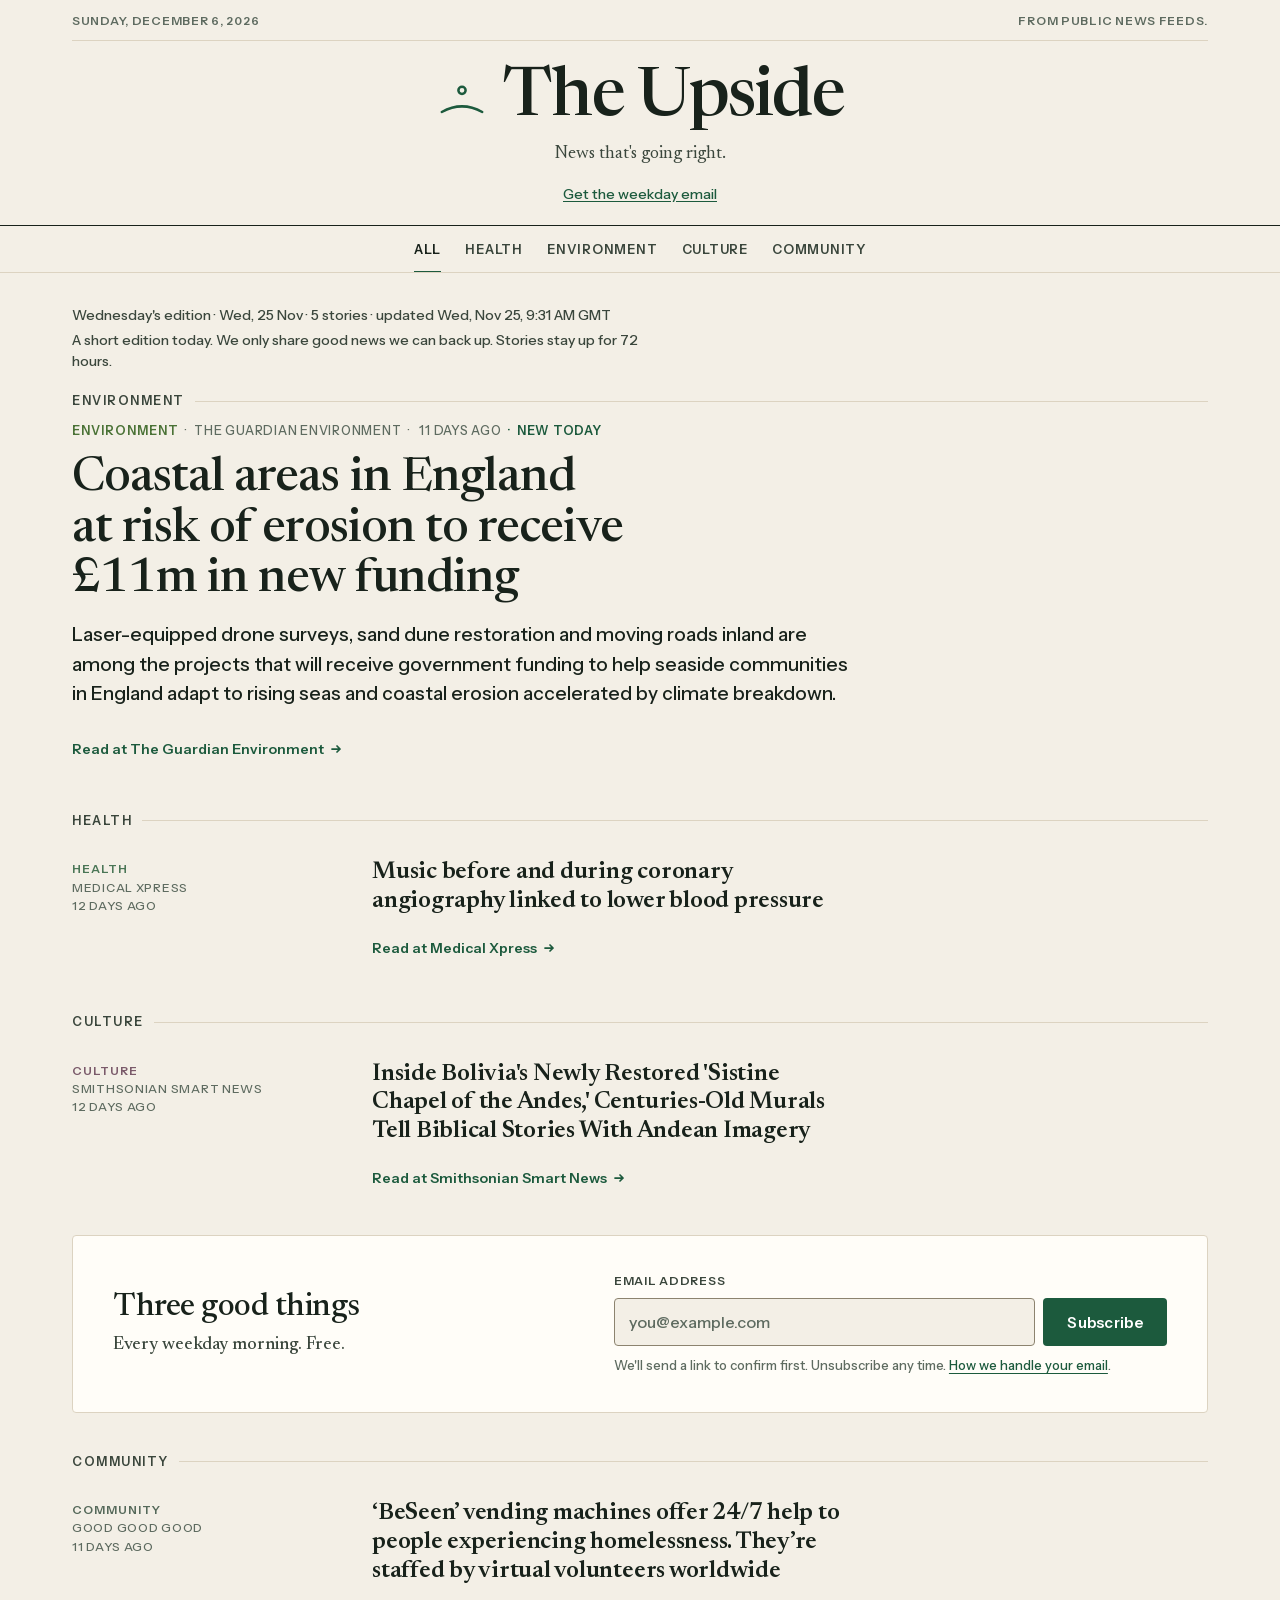
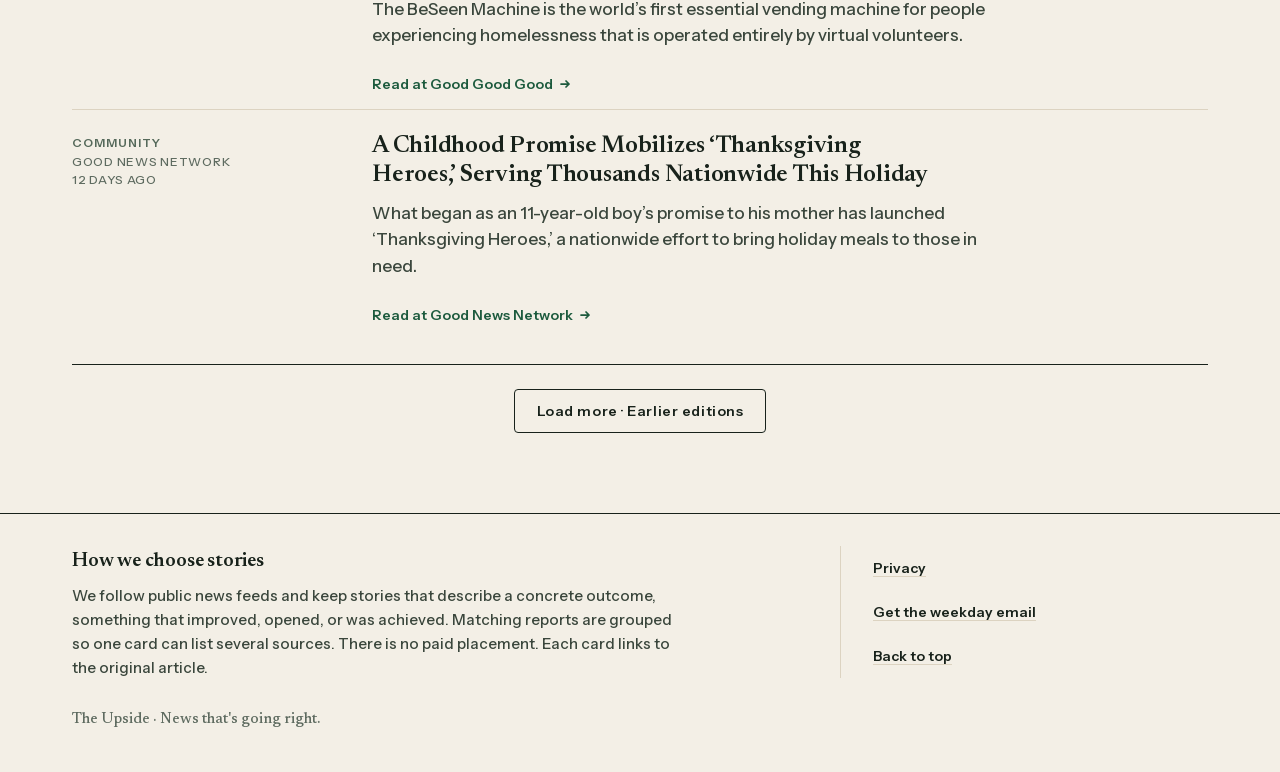
==== commit 8233f095: "Update The Upside public feed" ====
--- a/index.html
+++ b/index.html
@@ -100,7 +100,7 @@
         <li><a href="#top" class="to-top">Back to top</a></li>
       </ul>
     </div>
-    <p class="colophon">The Upside · News that's going right.</p>
+    <p class="colophon">The Upside ·&nbsp;News that's going right.</p>
   </footer>
 
   <script src="app.js"></script>
--- a/styles.css
+++ b/styles.css
@@ -168,7 +168,9 @@
   text-transform: uppercase;
   font-variant-numeric: tabular-nums;
 }
-.dateline:not(:empty)::after { content: "·"; margin-left: 6px; }
+/* The dot belongs to the item after it, so a wrap never ends a row on "·"
+   (25 Nov 2026, PM). */
+.dateline:not(:empty) + .edition::before { content: "·"; margin-right: 6px; }
 
 @media (min-width: 720px) {
   .masthead-inner {
@@ -186,7 +188,7 @@
     padding: 12px 0 10px;
     border-bottom: 1px solid var(--line);
   }
-  .dateline:not(:empty)::after { content: none; }
+  .dateline:not(:empty) + .edition::before { content: none; }
   .brand { gap: 14px; }
   .brand .mark { width: 44px; height: 44px; }
   .title { font-size: 56px; }
@@ -310,7 +312,10 @@
 
 .meta {
   display: flex;
-  flex-wrap: nowrap;
+  /* 25 Nov 2026 (PM): the meta line wraps on narrow screens; the source is
+     never cut with an ellipsis and keeps its separator. */
+  flex-wrap: wrap;
+  gap: 2px 0.5em;
   min-width: 0;
   white-space: nowrap;
   align-items: center;
@@ -325,14 +330,16 @@
   font-weight: 500;
 }
 .meta li { flex: none; }
-/* Fix 3: the source gives way (ellipsis) so category and time stay on one line. */
+/* The source wraps (25 Nov 2026, PM); it was cut with an ellipsis. */
 .meta .src {
   flex: 0 1 auto;
   min-width: 0;
-  overflow: hidden;
-  text-overflow: ellipsis;
-}
-.meta li:not(:last-child)::after { content: "·"; margin: 0 0.5em; }
+  white-space: normal;
+  overflow-wrap: anywhere;
+}
+/* Separator before each item (not after), so a wrapped row starts with
+   "· item" and never ends on a dot (25 Nov 2026, PM). */
+.meta li + li::before { content: "·"; margin-right: 0.5em; }
 .meta .cat { font-weight: 700; letter-spacing: 0.08em; color: var(--cat, var(--ink-soft)); }
 
 .card[data-category="Science"] { --cat: var(--cat-science); }
@@ -622,7 +629,7 @@
   .river .card > .credit { margin: 6px 0 14px; justify-self: end; max-width: 160px; }
   .river .meta { flex-direction: column; align-items: stretch; margin: 3px 0 0; gap: 2px; }
   .river .meta .src { max-width: 100%; }
-  .river .meta li:not(:last-child)::after { content: none; }
+  .river .meta li + li::before { content: none; }
   .river .card h4 { font-size: 22px; }
 }
 
@@ -700,9 +707,20 @@
 /* D4 edition bar and short-edition note (20 Nov 2026). */
 .edition-bar { margin: 0 0 20px; font-family: var(--sans, "Instrument Sans", sans-serif); }
 .edition-bar-text { margin: 0; font-size: 14px; line-height: 1.5; color: var(--ink-soft); }
+/* 25 Nov 2026: the updated time and its zone (e.g. "9:30 AM GMT") never wrap apart. */
+.edition-bar-text .nowrap { white-space: nowrap; }
 .edition-note { margin: 4px 0 0; font-size: 14px; line-height: 1.5; color: var(--ink-soft); max-width: 60ch; }
 /* D5/G1 masthead link to the signup (no modal, no sticky bar). */
-.masthead-email { margin: 6px 0 0; font-size: 14px; }
+.masthead-email { order: 4; margin: 6px 0 0; font-size: 14px; }
+/* 22 Nov 2026 (Olivier): its own line below the tagline on wider screens.
+   23 Nov 2026 (Design): on phones, a small line on its own row under the
+   tagline and date, well clear of the logo. */
+@media (min-width: 720px) {
+  .masthead-email { margin-top: 16px; }
+}
+@media (max-width: 600px) {
+  .masthead-email { margin-top: 12px; font-size: 13px; line-height: 1.4; }
+}
 .masthead-email a { color: var(--accent); text-decoration: underline; text-underline-offset: 2px; }
 .feed-end-note {
   margin: 0 0 32px;
@@ -912,3 +930,30 @@
 .cat-heading + .front .card.is-lead { border-top: 0; }
 .cat-heading + .river { margin-top: 0; }
 .cat-heading + .front .card.is-lead { padding-top: 6px; }
+
+/* Archived editions (25 Nov 2026): a calm divider before older editions. */
+.archive-divider {
+  display: flex;
+  align-items: center;
+  gap: 12px;
+  margin: 40px 0 8px;
+  color: var(--muted);
+}
+.archive-divider::before,
+.archive-divider::after {
+  content: "";
+  flex: 1 1 auto;
+  border-top: 1px solid var(--rule);
+}
+.archive-divider:focus { outline: none; }
+.archive-divider-text {
+  margin: 0;
+  font-family: var(--sans);
+  font-size: 12.5px;
+  font-weight: 700;
+  letter-spacing: 0.12em;
+  text-transform: uppercase;
+  color: var(--muted);
+  white-space: nowrap;
+}
+.archive-divider + .edition-block .edition-heading { border-top: 0; padding-top: 8px; }
